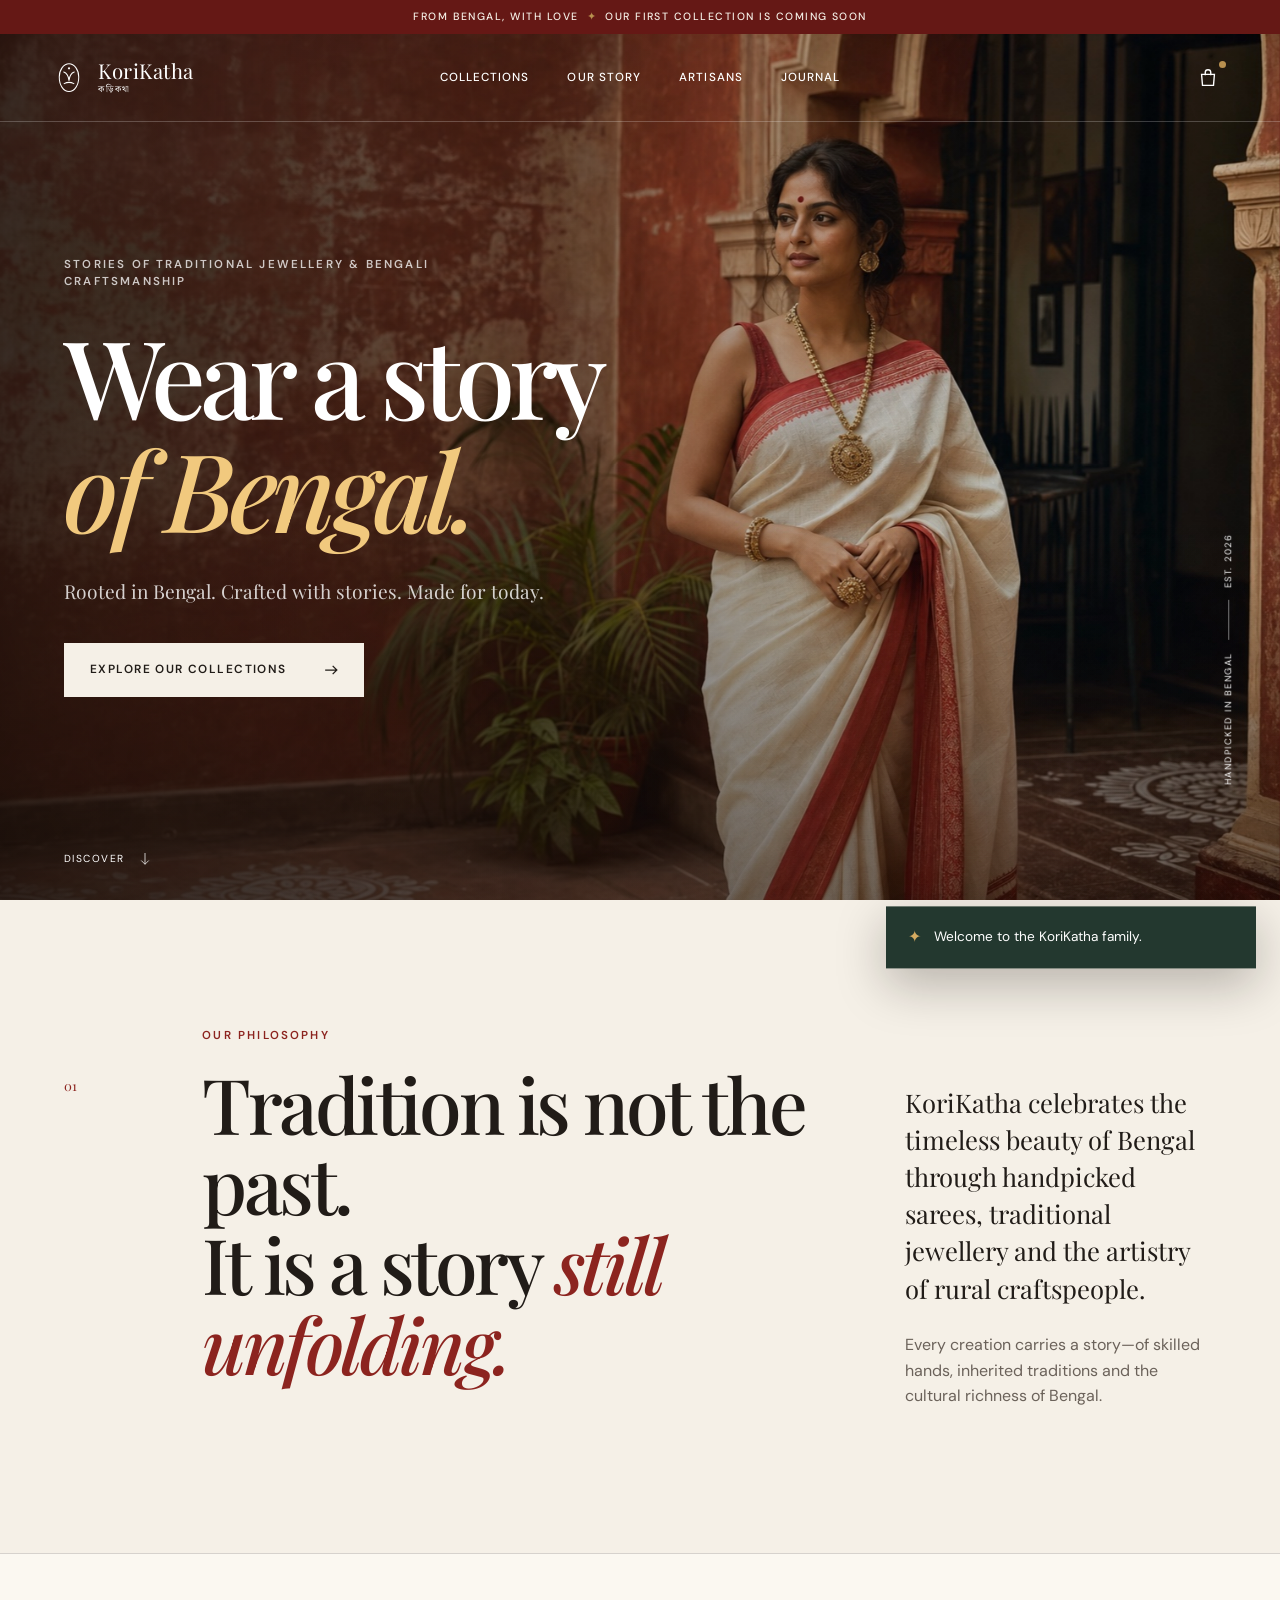
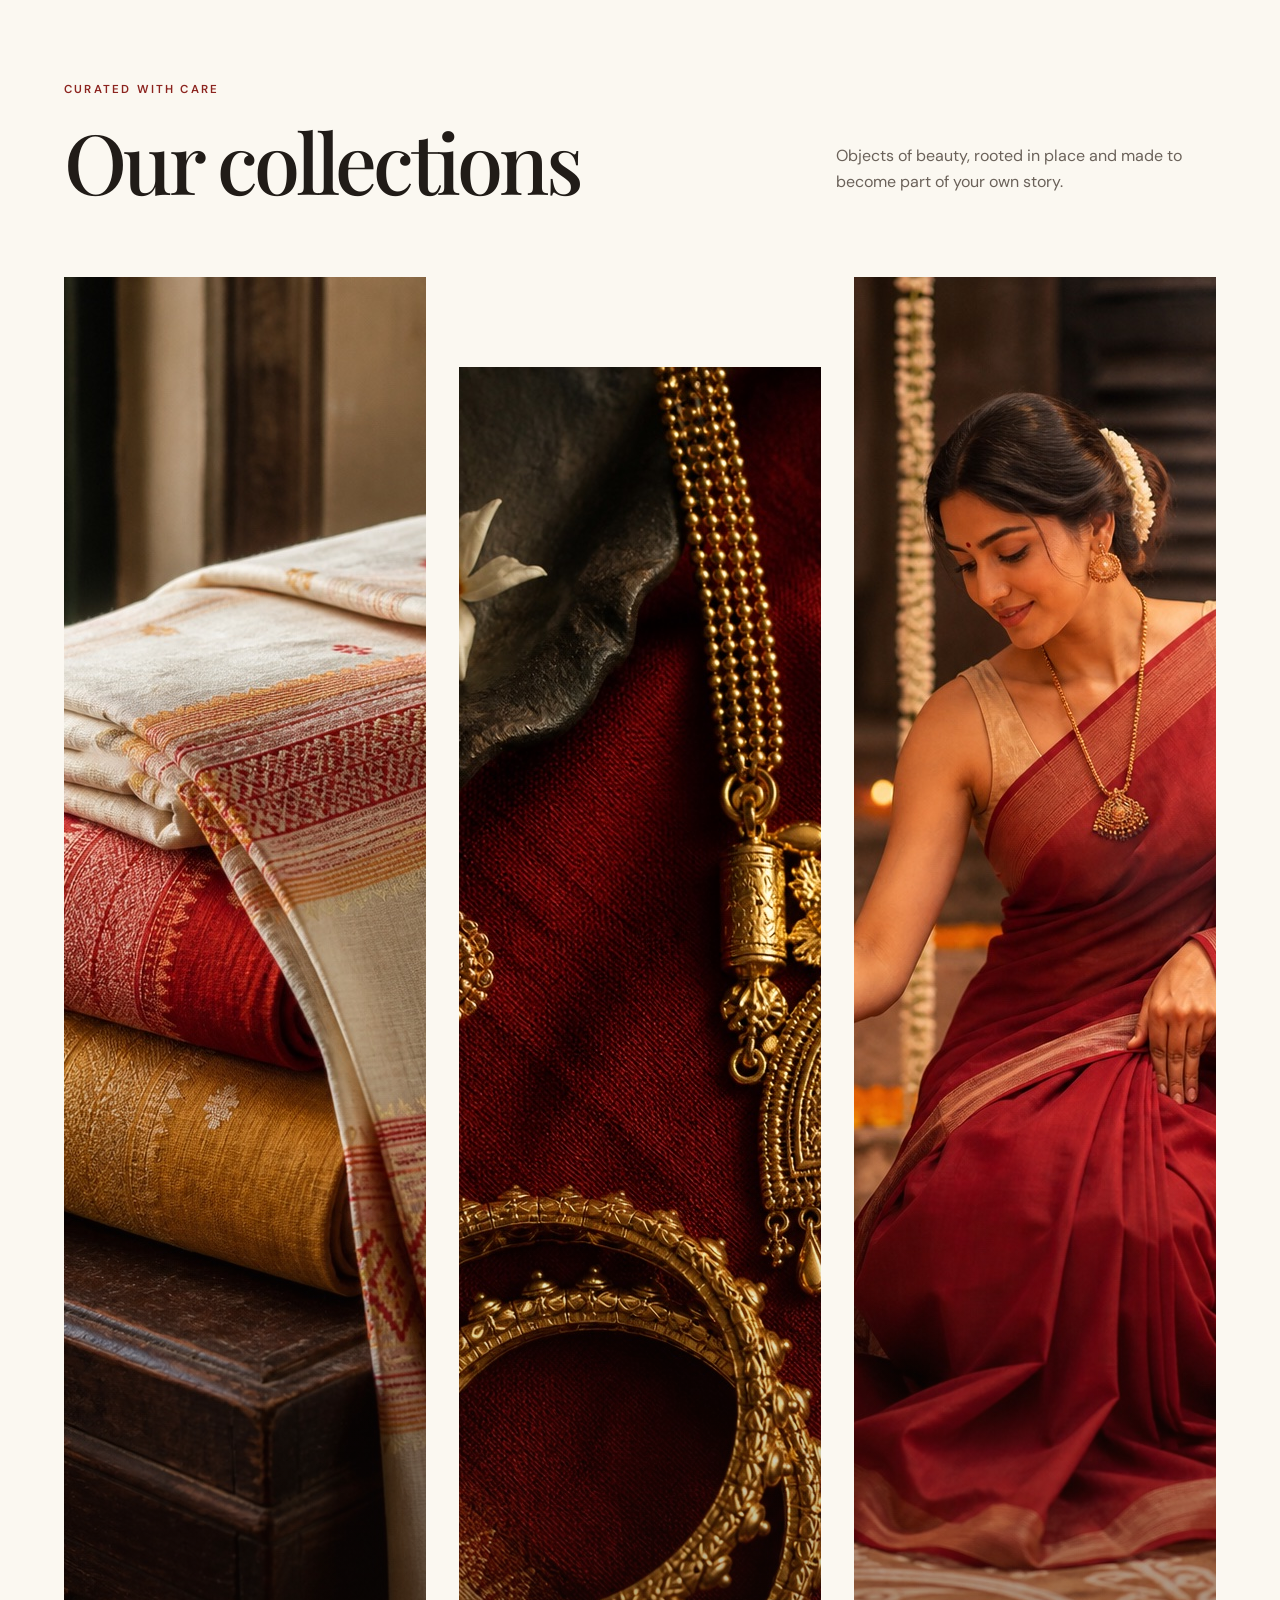
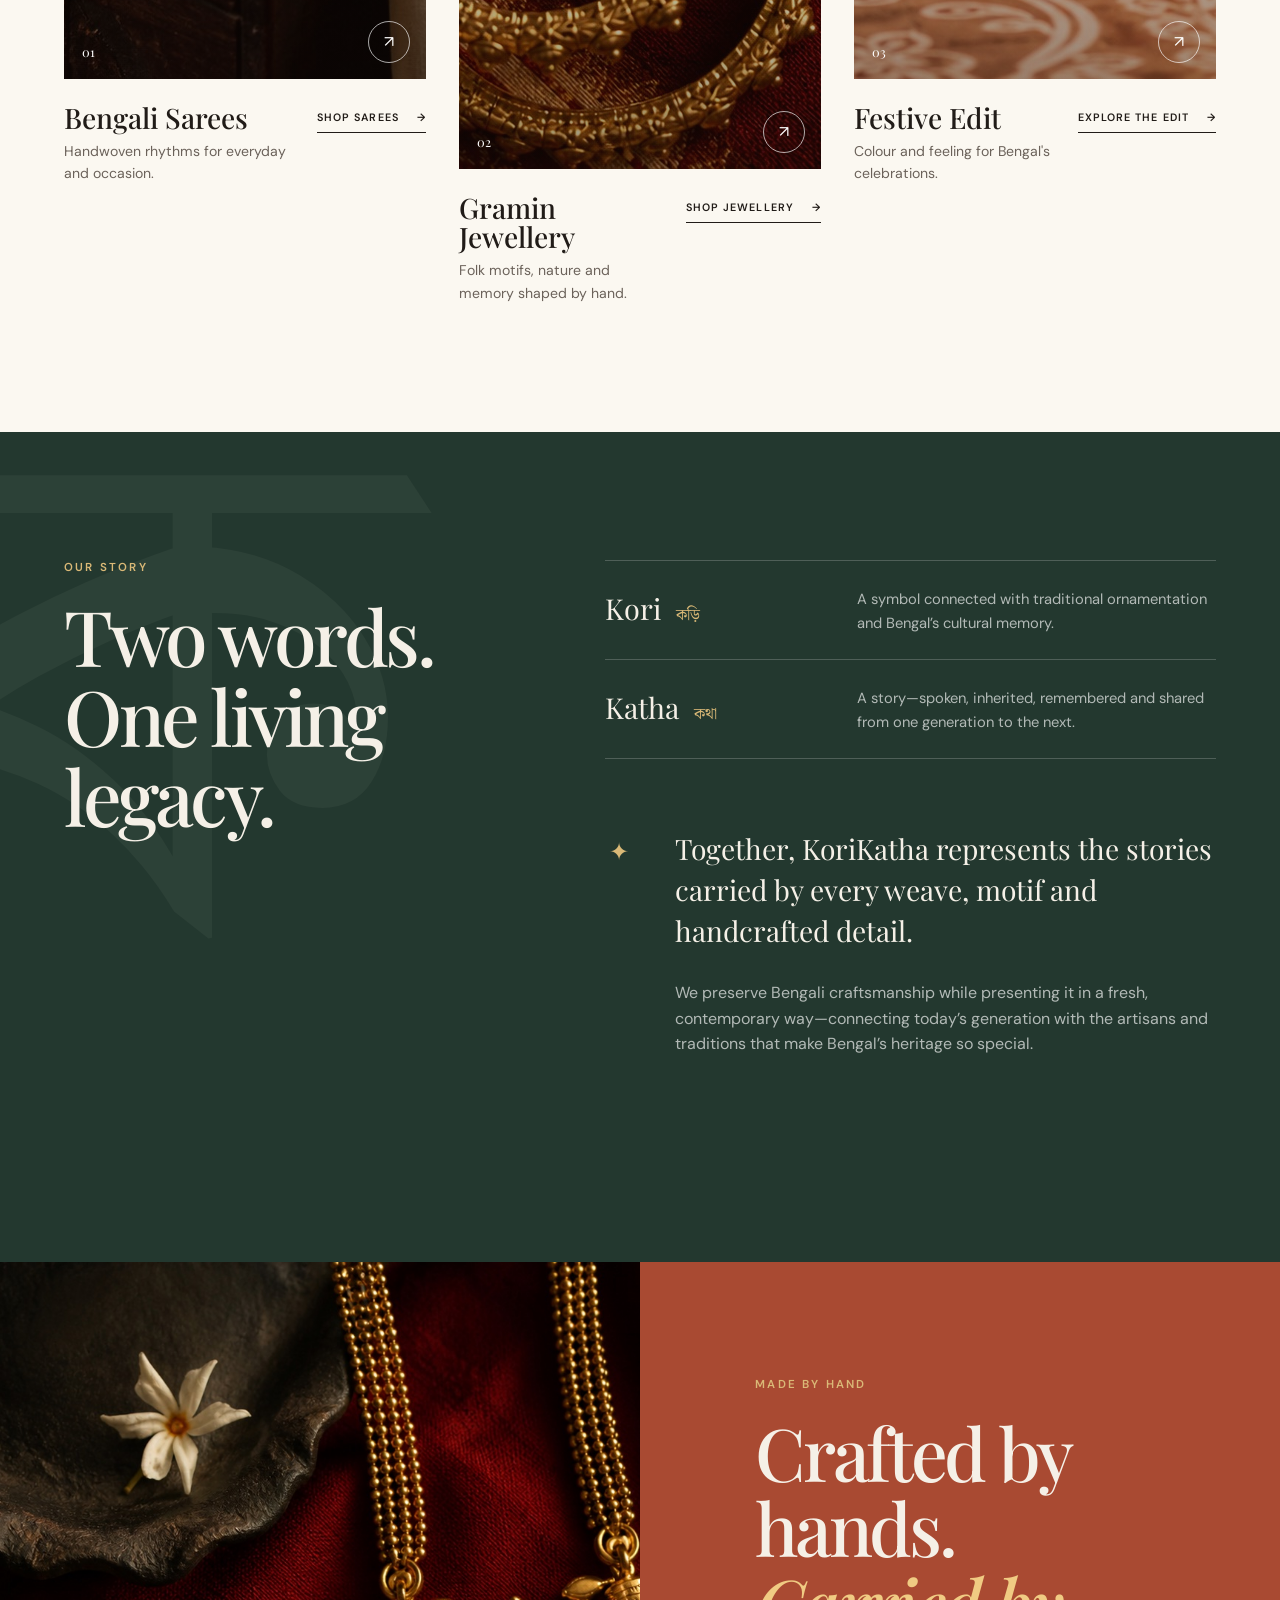
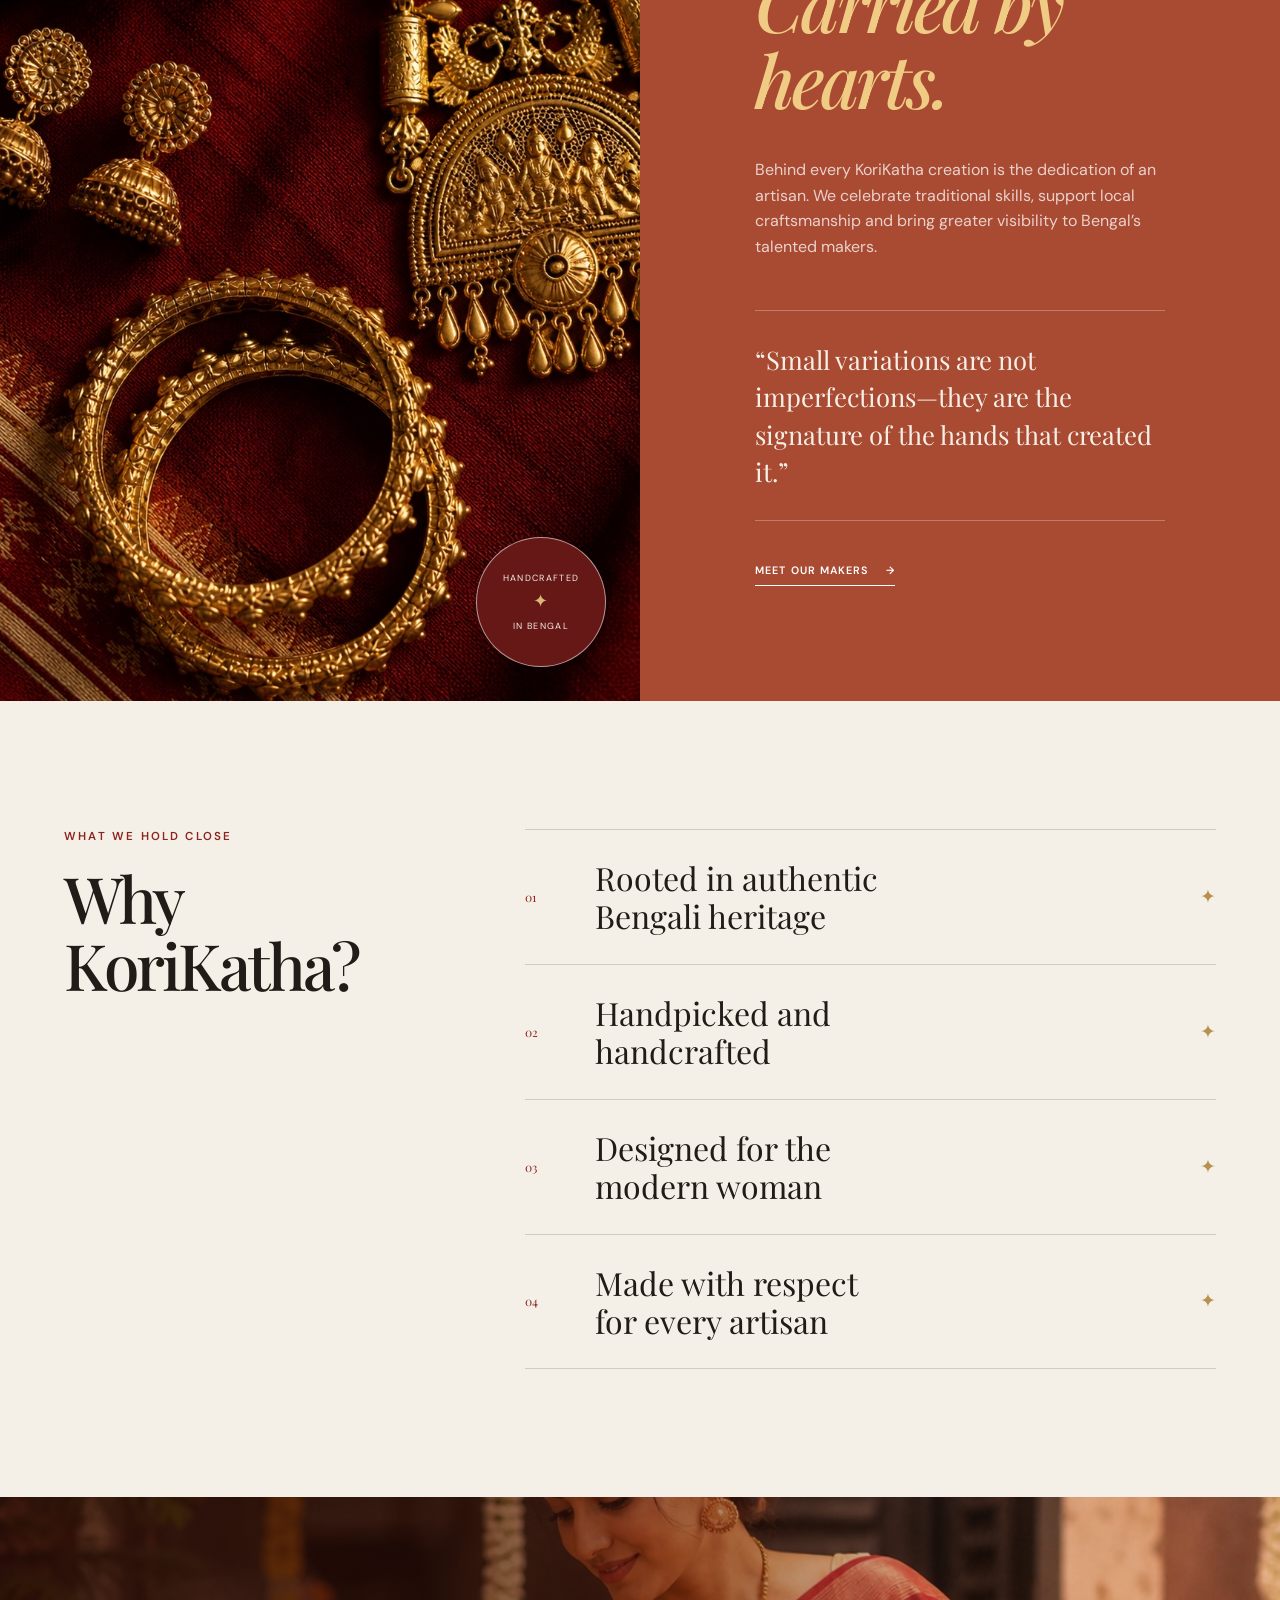
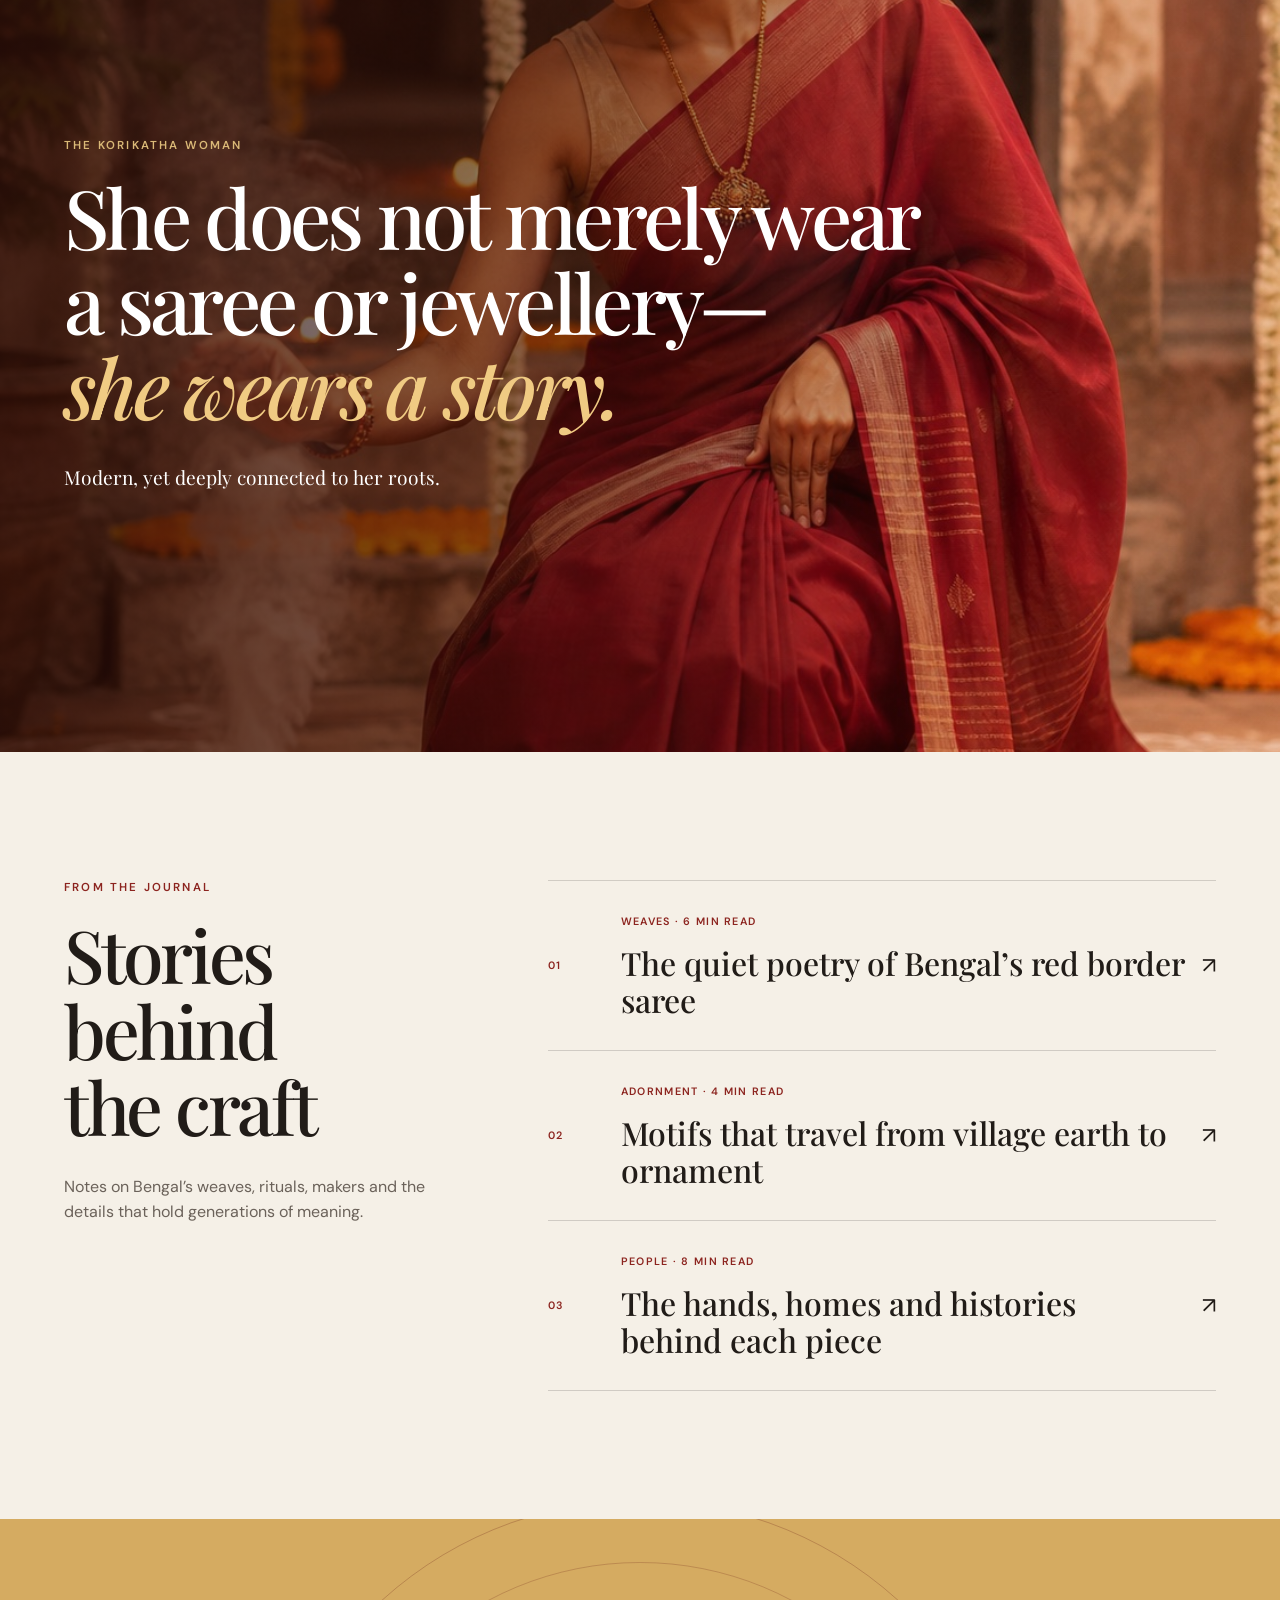
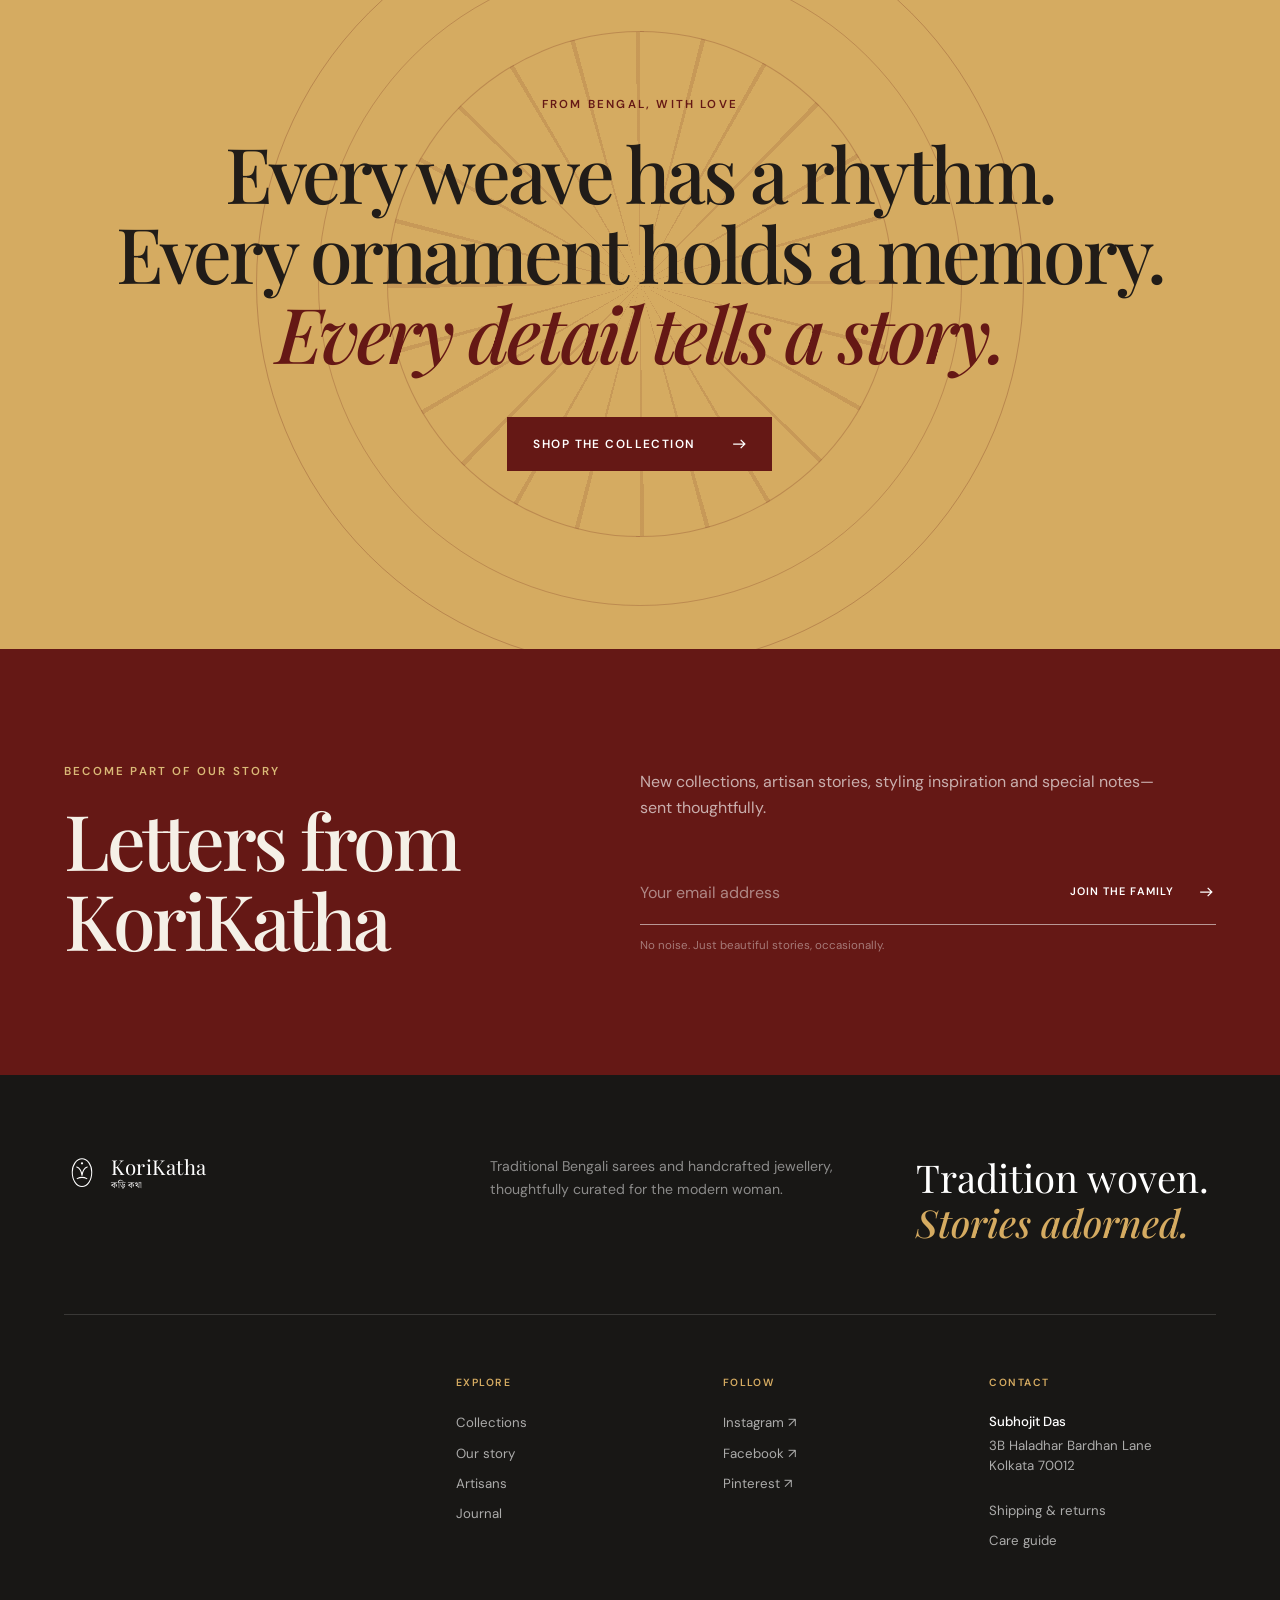
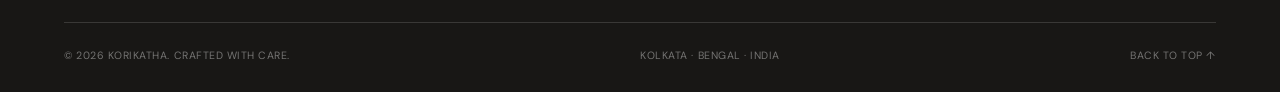
==== index.html @ e35a579c "Add proprietor contact details" ====
<!doctype html>
<html lang="en">
  <head>
    <meta charset="UTF-8" />
    <meta name="viewport" content="width=device-width, initial-scale=1.0" />
    <meta
      name="description"
      content="KoriKatha celebrates Bengal through handpicked sarees, traditional jewellery, and the stories of rural craftspeople."
    />
    <meta name="theme-color" content="#6f1d1b" />
    <meta property="og:title" content="KoriKatha — Stories of Bengal" />
    <meta
      property="og:description"
      content="Traditional Bengali sarees and handcrafted jewellery, thoughtfully curated for the modern woman."
    />
    <meta property="og:image" content="assets/images/hero-kolkata.jpg" />
    <title>KoriKatha — Stories of Bengal</title>
    <link rel="icon" href="assets/favicon.svg" type="image/svg+xml" />
    <link rel="preconnect" href="https://fonts.googleapis.com" />
    <link rel="preconnect" href="https://fonts.gstatic.com" crossorigin />
    <link
      href="https://fonts.googleapis.com/css2?family=DM+Sans:wght@300;400;500;600&family=Noto+Serif+Bengali:wght@400;500;600&family=Playfair+Display:ital,wght@0,500;0,600;1,500&display=swap"
      rel="stylesheet"
    />
    <link rel="stylesheet" href="styles.css" />
    <script src="script.js" defer></script>
  </head>
  <body>
    <a class="skip-link" href="#main">Skip to content</a>

    <div class="announcement" role="status">
      <p><span class="announcement-origin">From Bengal, with love</span><span class="announcement-star" aria-hidden="true">✦</span><span class="announcement-note">Our first collection is coming soon</span></p>
    </div>

    <header class="site-header" data-header>
      <a class="brand" href="#top" aria-label="KoriKatha home">
        <svg class="brand-mark" viewBox="0 0 48 48" aria-hidden="true">
          <path d="M24 5c7 0 13 7.9 13 17.7C37 33.8 31.3 42 24 42S11 33.8 11 22.7C11 12.9 17 5 24 5Z" />
          <path d="M17 16c3.8 1.2 6.2 5 7 11.2M31 16c-3.8 1.2-6.2 5-7 11.2M17.5 31.5c4.3-2.2 8.7-2.2 13 0" />
          <circle cx="24" cy="11" r="1.5" />
        </svg>
        <span class="brand-lockup">
          <span class="brand-name">KoriKatha</span>
          <span class="brand-bengali" lang="bn">কড়িকথা</span>
        </span>
      </a>

      <nav class="desktop-nav" aria-label="Primary navigation">
        <a href="#collections">Collections</a>
        <a href="#story">Our story</a>
        <a href="#artisans">Artisans</a>
        <a href="#journal">Journal</a>
      </nav>

      <div class="header-actions">
        <button class="icon-button" type="button" data-shop="The KoriKatha collection" aria-label="View collection preview">
          <svg viewBox="0 0 24 24" aria-hidden="true">
            <path d="M5 8h14l-1 12H6L5 8Z" />
            <path d="M9 9V6a3 3 0 0 1 6 0v3" />
          </svg>
          <span class="bag-dot" aria-hidden="true"></span>
        </button>
        <button class="menu-button" type="button" aria-expanded="false" aria-controls="mobile-menu" data-menu-button>
          <span></span><span></span>
          <span class="sr-only">Open menu</span>
        </button>
      </div>

      <nav class="mobile-nav" id="mobile-menu" aria-label="Mobile navigation" data-mobile-menu>
        <a href="#collections">Collections</a>
        <a href="#story">Our story</a>
        <a href="#artisans">Artisans</a>
        <a href="#journal">Journal</a>
        <button class="text-button" type="button" data-shop="The KoriKatha collection">Explore the collection <span>↗</span></button>
      </nav>
    </header>

    <main id="main">
      <section class="hero" id="top" aria-labelledby="hero-title">
        <img
          class="hero-image"
          src="assets/images/hero-kolkata.jpg"
          alt="A woman in an ivory saree with a vermilion border in a heritage Kolkata courtyard"
          width="1536"
          height="1024"
          fetchpriority="high"
        />
        <div class="hero-shade"></div>
        <div class="hero-content shell">
          <p class="eyebrow hero-eyebrow">Stories of traditional jewellery &amp; Bengali craftsmanship</p>
          <h1 id="hero-title">Wear a story<br /><em>of Bengal.</em></h1>
          <p class="hero-copy">Rooted in Bengal. Crafted with stories. Made for today.</p>
          <button class="button button-light" type="button" data-shop="The KoriKatha collection">
            Explore our collections
            <svg viewBox="0 0 24 24" aria-hidden="true"><path d="M5 12h13M14 7l5 5-5 5" /></svg>
          </button>
        </div>
        <div class="hero-aside" aria-hidden="true">
          <span>Handpicked in Bengal</span>
          <span class="hero-line"></span>
          <span>Est. 2026</span>
        </div>
        <a class="scroll-cue" href="#introduction" aria-label="Scroll to discover">
          <span>Discover</span>
          <svg viewBox="0 0 24 24" aria-hidden="true"><path d="M12 4v15M7 14l5 5 5-5" /></svg>
        </a>
      </section>

      <section class="introduction section shell" id="introduction">
        <div class="section-number reveal" aria-hidden="true">01</div>
        <div class="intro-heading reveal">
          <p class="eyebrow">Our philosophy</p>
          <h2>Tradition is not the past.<br />It is a story <em>still unfolding.</em></h2>
        </div>
        <div class="intro-copy reveal">
          <p>
            KoriKatha celebrates the timeless beauty of Bengal through handpicked sarees,
            traditional jewellery and the artistry of rural craftspeople.
          </p>
          <p>
            Every creation carries a story—of skilled hands, inherited traditions and the
            cultural richness of Bengal.
          </p>
        </div>
      </section>

      <section class="collections section" id="collections" aria-labelledby="collections-title">
        <div class="section-heading shell reveal">
          <div>
            <p class="eyebrow">Curated with care</p>
            <h2 id="collections-title">Our collections</h2>
          </div>
          <p>Objects of beauty, rooted in place and made to become part of your own story.</p>
        </div>

        <div class="collection-grid shell">
          <article class="collection-card reveal">
            <button class="collection-media" type="button" data-shop="Bengali Sarees" aria-label="Preview Bengali Sarees">
              <img src="assets/images/collection-sarees.jpg" alt="Folded handwoven Bengali sarees in ivory, red and ochre" width="1122" height="1402" loading="lazy" />
              <span class="collection-index">01</span>
              <span class="collection-arrow" aria-hidden="true">↗</span>
            </button>
            <div class="collection-details">
              <div>
                <h3>Bengali Sarees</h3>
                <p>Handwoven rhythms for everyday and occasion.</p>
              </div>
              <button class="text-link" type="button" data-shop="Bengali Sarees">Shop sarees <span>→</span></button>
            </div>
          </article>

          <article class="collection-card collection-card-offset reveal">
            <button class="collection-media" type="button" data-shop="Gramin Jewellery" aria-label="Preview Gramin Jewellery">
              <img src="assets/images/collection-jewellery.jpg" alt="Traditional gold-toned jewellery arranged on red handloom cloth" width="1122" height="1402" loading="lazy" />
              <span class="collection-index">02</span>
              <span class="collection-arrow" aria-hidden="true">↗</span>
            </button>
            <div class="collection-details">
              <div>
                <h3>Gramin Jewellery</h3>
                <p>Folk motifs, nature and memory shaped by hand.</p>
              </div>
              <button class="text-link" type="button" data-shop="Gramin Jewellery">Shop jewellery <span>→</span></button>
            </div>
          </article>

          <article class="collection-card reveal">
            <button class="collection-media" type="button" data-shop="Festive Edit" aria-label="Preview Festive Edit">
              <img src="assets/images/collection-festive.jpg" alt="A woman in a crimson saree preparing for a Bengali celebration" width="1122" height="1402" loading="lazy" />
              <span class="collection-index">03</span>
              <span class="collection-arrow" aria-hidden="true">↗</span>
            </button>
            <div class="collection-details">
              <div>
                <h3>Festive Edit</h3>
                <p>Colour and feeling for Bengal's celebrations.</p>
              </div>
              <button class="text-link" type="button" data-shop="Festive Edit">Explore the edit <span>→</span></button>
            </div>
          </article>
        </div>
      </section>

      <section class="story section" id="story" aria-labelledby="story-title">
        <div class="story-ornament" aria-hidden="true">
          <span lang="bn">ক</span>
        </div>
        <div class="story-inner shell">
          <div class="story-title reveal">
            <p class="eyebrow">Our story</p>
            <h2 id="story-title">Two words.<br />One living legacy.</h2>
          </div>
          <div class="story-definition reveal">
            <div class="definition-row">
              <p class="definition-word">Kori <span lang="bn">কড়ি</span></p>
              <p>A symbol connected with traditional ornamentation and Bengal’s cultural memory.</p>
            </div>
            <div class="definition-row">
              <p class="definition-word">Katha <span lang="bn">কথা</span></p>
              <p>A story—spoken, inherited, remembered and shared from one generation to the next.</p>
            </div>
          </div>
          <div class="story-manifesto reveal">
            <span class="manifesto-mark" aria-hidden="true">✦</span>
            <p>
              Together, KoriKatha represents the stories carried by every weave, motif and
              handcrafted detail.
            </p>
            <p>
              We preserve Bengali craftsmanship while presenting it in a fresh, contemporary
              way—connecting today’s generation with the artisans and traditions that make
              Bengal’s heritage so special.
            </p>
          </div>
        </div>
      </section>

      <section class="artisans" id="artisans" aria-labelledby="artisans-title">
        <div class="artisan-image-wrap reveal">
          <img src="assets/images/collection-jewellery.jpg" alt="Close detail of handcrafted Bengali jewellery" width="1122" height="1402" loading="lazy" />
          <div class="artisan-seal" aria-hidden="true">
            <span>HANDCRAFTED</span><span>✦</span><span>IN BENGAL</span>
          </div>
        </div>
        <div class="artisan-content reveal">
          <p class="eyebrow">Made by hand</p>
          <h2 id="artisans-title">Crafted by hands.<br /><em>Carried by hearts.</em></h2>
          <p>
            Behind every KoriKatha creation is the dedication of an artisan. We celebrate
            traditional skills, support local craftsmanship and bring greater visibility to
            Bengal’s talented makers.
          </p>
          <blockquote>
            “Small variations are not imperfections—they are the signature of the hands that
            created it.”
          </blockquote>
          <a class="text-link text-link-light" href="#journal">Meet our makers <span>→</span></a>
        </div>
      </section>

      <section class="why section shell" aria-labelledby="why-title">
        <div class="why-heading reveal">
          <p class="eyebrow">What we hold close</p>
          <h2 id="why-title">Why KoriKatha?</h2>
        </div>
        <ol class="values-list">
          <li class="reveal"><span>01</span><p>Rooted in authentic<br />Bengali heritage</p><i aria-hidden="true">✦</i></li>
          <li class="reveal"><span>02</span><p>Handpicked and<br />handcrafted</p><i aria-hidden="true">✦</i></li>
          <li class="reveal"><span>03</span><p>Designed for the<br />modern woman</p><i aria-hidden="true">✦</i></li>
          <li class="reveal"><span>04</span><p>Made with respect<br />for every artisan</p><i aria-hidden="true">✦</i></li>
        </ol>
      </section>

      <section class="woman" aria-labelledby="woman-title">
        <img src="assets/images/collection-festive.jpg" alt="A modern Bengali woman wearing a traditional crimson saree" width="1122" height="1402" loading="lazy" />
        <div class="woman-overlay"></div>
        <div class="woman-content reveal">
          <p class="eyebrow">The KoriKatha woman</p>
          <h2 id="woman-title">She does not merely wear<br />a saree or jewellery—<br /><em>she wears a story.</em></h2>
          <p>Modern, yet deeply connected to her roots.</p>
        </div>
      </section>

      <section class="journal section shell" id="journal" aria-labelledby="journal-title">
        <div class="journal-heading reveal">
          <p class="eyebrow">From the journal</p>
          <h2 id="journal-title">Stories behind<br />the craft</h2>
          <p>Notes on Bengal’s weaves, rituals, makers and the details that hold generations of meaning.</p>
        </div>
        <div class="journal-list">
          <article class="journal-item reveal">
            <span class="journal-number">01</span>
            <div>
              <p class="journal-meta">Weaves · 6 min read</p>
              <h3>The quiet poetry of Bengal’s red border saree</h3>
            </div>
            <button type="button" data-shop="Journal stories" aria-label="Preview journal"><span>Read story</span> ↗</button>
          </article>
          <article class="journal-item reveal">
            <span class="journal-number">02</span>
            <div>
              <p class="journal-meta">Adornment · 4 min read</p>
              <h3>Motifs that travel from village earth to ornament</h3>
            </div>
            <button type="button" data-shop="Journal stories" aria-label="Preview journal"><span>Read story</span> ↗</button>
          </article>
          <article class="journal-item reveal">
            <span class="journal-number">03</span>
            <div>
              <p class="journal-meta">People · 8 min read</p>
              <h3>The hands, homes and histories behind each piece</h3>
            </div>
            <button type="button" data-shop="Journal stories" aria-label="Preview journal"><span>Read story</span> ↗</button>
          </article>
        </div>
      </section>

      <section class="closing" aria-labelledby="closing-title">
        <div class="closing-pattern" aria-hidden="true"></div>
        <div class="closing-content reveal">
          <p class="eyebrow">From Bengal, with love</p>
          <h2 id="closing-title">Every weave has a rhythm.<br />Every ornament holds a memory.<br /><em>Every detail tells a story.</em></h2>
          <button class="button button-dark" type="button" data-shop="The KoriKatha collection">
            Shop the collection
            <svg viewBox="0 0 24 24" aria-hidden="true"><path d="M5 12h13M14 7l5 5-5 5" /></svg>
          </button>
        </div>
      </section>

      <section class="newsletter" aria-labelledby="newsletter-title">
        <div class="newsletter-copy">
          <p class="eyebrow">Become part of our story</p>
          <h2 id="newsletter-title">Letters from<br />KoriKatha</h2>
        </div>
        <div class="newsletter-form-wrap">
          <p>New collections, artisan stories, styling inspiration and special notes—sent thoughtfully.</p>
          <form class="newsletter-form" data-newsletter-form>
            <label class="sr-only" for="email">Email address</label>
            <input id="email" name="email" type="email" placeholder="Your email address" autocomplete="email" required />
            <button type="submit" aria-label="Join the KoriKatha family">
              <span>Join the family</span>
              <svg viewBox="0 0 24 24" aria-hidden="true"><path d="M5 12h13M14 7l5 5-5 5" /></svg>
            </button>
          </form>
          <p class="form-note">No noise. Just beautiful stories, occasionally.</p>
        </div>
      </section>
    </main>

    <footer class="site-footer">
      <div class="footer-top">
        <a class="brand brand-footer" href="#top" aria-label="KoriKatha home">
          <svg class="brand-mark" viewBox="0 0 48 48" aria-hidden="true">
            <path d="M24 5c7 0 13 7.9 13 17.7C37 33.8 31.3 42 24 42S11 33.8 11 22.7C11 12.9 17 5 24 5Z" />
            <path d="M17 16c3.8 1.2 6.2 5 7 11.2M31 16c-3.8 1.2-6.2 5-7 11.2M17.5 31.5c4.3-2.2 8.7-2.2 13 0" />
            <circle cx="24" cy="11" r="1.5" />
          </svg>
          <span class="brand-lockup"><span class="brand-name">KoriKatha</span><span class="brand-bengali" lang="bn">কড়িকথা</span></span>
        </a>
        <p>Traditional Bengali sarees and handcrafted jewellery, thoughtfully curated for the modern woman.</p>
        <p class="footer-tagline">Tradition woven.<br /><em>Stories adorned.</em></p>
      </div>
      <div class="footer-links">
        <div><p>Explore</p><a href="#collections">Collections</a><a href="#story">Our story</a><a href="#artisans">Artisans</a><a href="#journal">Journal</a></div>
        <div><p>Follow</p><a href="https://www.instagram.com/" target="_blank" rel="noreferrer">Instagram ↗</a><a href="https://www.facebook.com/" target="_blank" rel="noreferrer">Facebook ↗</a><a href="https://www.pinterest.com/" target="_blank" rel="noreferrer">Pinterest ↗</a></div>
        <div class="footer-contact">
          <p>Contact</p>
          <address>
            <strong>Subhojit Das</strong>
            <span>3B Haladhar Bardhan Lane<br />Kolkata 70012</span>
          </address>
          <a href="#newsletter-title">Shipping &amp; returns</a>
          <a href="#newsletter-title">Care guide</a>
        </div>
      </div>
      <div class="footer-bottom">
        <p>© <span data-year></span> KoriKatha. Crafted with care.</p>
        <p>Kolkata · Bengal · India</p>
        <a href="#top">Back to top ↑</a>
      </div>
    </footer>

    <dialog class="preview-dialog" data-preview-dialog aria-labelledby="dialog-title">
      <button class="dialog-close" type="button" data-dialog-close aria-label="Close preview">×</button>
      <div class="dialog-mark" aria-hidden="true">✦</div>
      <p class="eyebrow">A new chapter begins soon</p>
      <h2 id="dialog-title" data-dialog-title>The KoriKatha collection</h2>
      <p>We’re putting the finishing touches on our first edit. Join the family and be the first to know when it arrives.</p>
      <form class="dialog-form" data-dialog-form>
        <label class="sr-only" for="preview-email">Email address</label>
        <input id="preview-email" name="email" type="email" placeholder="Your email address" autocomplete="email" required />
        <button class="button button-dark" type="submit">Keep me posted <span>→</span></button>
      </form>
    </dialog>

    <div class="toast" role="status" aria-live="polite" data-toast>
      <span aria-hidden="true">✦</span>
      <p>Welcome to the KoriKatha family.</p>
    </div>
  </body>
</html>
---- styles.css ----
:root {
  --ivory: #f5f0e7;
  --ivory-deep: #e8dece;
  --paper: #fbf8f1;
  --vermilion: #8c241f;
  --vermilion-dark: #651815;
  --terracotta: #a94a32;
  --gold: #b8904f;
  --ink: #211c18;
  --muted: #6b625a;
  --green: #23382f;
  --line: rgba(33, 28, 24, 0.17);
  --serif: "Playfair Display", Georgia, serif;
  --bengali: "Noto Serif Bengali", serif;
  --sans: "DM Sans", Arial, sans-serif;
  --shell: min(90vw, 1320px);
}

* {
  box-sizing: border-box;
}

html {
  scroll-behavior: smooth;
}

body {
  margin: 0;
  color: var(--ink);
  background: var(--ivory);
  font-family: var(--sans);
  font-size: 16px;
  line-height: 1.6;
  overflow-x: hidden;
}

body.menu-open,
body.dialog-open {
  overflow: hidden;
}

img {
  display: block;
  width: 100%;
}

button,
input {
  font: inherit;
}

button,
a {
  -webkit-tap-highlight-color: transparent;
}

a {
  color: inherit;
  text-decoration: none;
}

button {
  color: inherit;
}

button:focus-visible,
a:focus-visible,
input:focus-visible {
  outline: 2px solid var(--gold);
  outline-offset: 4px;
}

.skip-link {
  position: fixed;
  top: 10px;
  left: 10px;
  z-index: 100;
  padding: 10px 16px;
  color: white;
  background: var(--vermilion-dark);
  transform: translateY(-150%);
}

.skip-link:focus {
  transform: translateY(0);
}

.sr-only {
  position: absolute;
  width: 1px;
  height: 1px;
  padding: 0;
  margin: -1px;
  overflow: hidden;
  clip: rect(0, 0, 0, 0);
  white-space: nowrap;
  border: 0;
}

.shell {
  width: var(--shell);
  margin-inline: auto;
}

.section {
  padding-block: clamp(88px, 10vw, 150px);
}

.eyebrow {
  margin: 0 0 20px;
  color: var(--vermilion);
  font-size: 0.72rem;
  font-weight: 600;
  letter-spacing: 0.19em;
  line-height: 1.4;
  text-transform: uppercase;
}

h1,
h2,
h3,
p {
  margin-top: 0;
}

h1,
h2,
h3 {
  font-family: var(--serif);
  font-weight: 500;
  line-height: 1.04;
}

h2 {
  margin-bottom: 0;
  font-size: clamp(3rem, 6vw, 6.4rem);
  letter-spacing: -0.045em;
}

em {
  font-weight: 500;
}

.announcement {
  position: relative;
  z-index: 40;
  display: grid;
  min-height: 34px;
  place-items: center;
  color: var(--ivory);
  background: var(--vermilion-dark);
}

.announcement p {
  margin: 0;
  font-size: 0.66rem;
  font-weight: 500;
  letter-spacing: 0.14em;
  text-align: center;
  text-transform: uppercase;
}

.announcement-star {
  padding-inline: 8px;
  color: var(--gold);
}

.site-header {
  position: absolute;
  top: 34px;
  left: 0;
  z-index: 30;
  display: grid;
  width: 100%;
  height: 88px;
  padding-inline: 4vw;
  color: white;
  grid-template-columns: 1fr auto 1fr;
  align-items: center;
  border-bottom: 1px solid rgba(255, 255, 255, 0.22);
  transition: background 300ms ease, color 300ms ease, height 300ms ease, transform 300ms ease;
}

.site-header.is-fixed {
  position: fixed;
  top: 0;
  height: 72px;
  color: var(--ink);
  background: rgba(245, 240, 231, 0.96);
  border-bottom-color: var(--line);
  box-shadow: 0 4px 28px rgba(40, 25, 17, 0.08);
  backdrop-filter: blur(12px);
}

.brand {
  display: inline-flex;
  width: fit-content;
  align-items: center;
  gap: 11px;
}

.brand-mark {
  width: 36px;
  height: 36px;
  fill: none;
  stroke: currentColor;
  stroke-linecap: round;
  stroke-linejoin: round;
  stroke-width: 1.35;
}

.brand-mark circle {
  fill: currentColor;
  stroke: none;
}

.brand-lockup {
  display: flex;
  line-height: 1;
  flex-direction: column;
  gap: 3px;
}

.brand-name {
  font-family: var(--serif);
  font-size: 1.28rem;
  letter-spacing: 0.025em;
}

.brand-bengali {
  font-family: var(--bengali);
  font-size: 0.56rem;
  letter-spacing: 0.16em;
}

.desktop-nav {
  display: flex;
  gap: clamp(20px, 3vw, 48px);
}

.desktop-nav a {
  position: relative;
  font-size: 0.73rem;
  font-weight: 500;
  letter-spacing: 0.09em;
  text-transform: uppercase;
}

.desktop-nav a::after {
  position: absolute;
  bottom: -6px;
  left: 0;
  width: 100%;
  height: 1px;
  background: currentColor;
  content: "";
  transform: scaleX(0);
  transform-origin: right;
  transition: transform 220ms ease;
}

.desktop-nav a:hover::after {
  transform: scaleX(1);
  transform-origin: left;
}

.header-actions {
  display: flex;
  justify-self: end;
  align-items: center;
  gap: 16px;
}

.icon-button,
.menu-button,
.collection-media,
.text-button,
.text-link,
.journal-item button,
.dialog-close {
  padding: 0;
  border: 0;
  background: transparent;
  cursor: pointer;
}

.icon-button {
  position: relative;
  display: grid;
  width: 42px;
  height: 42px;
  color: currentColor;
  place-items: center;
}

.icon-button svg {
  width: 22px;
  fill: none;
  stroke: currentColor;
  stroke-width: 1.5;
}

.bag-dot {
  position: absolute;
  top: 4px;
  right: 3px;
  width: 7px;
  height: 7px;
  background: var(--gold);
  border-radius: 50%;
}

.menu-button {
  display: none;
  width: 38px;
  height: 38px;
}

.menu-button span:not(.sr-only) {
  display: block;
  width: 23px;
  height: 1px;
  margin: 6px auto;
  background: currentColor;
  transition: transform 200ms ease;
}

.mobile-nav {
  display: none;
}

.hero {
  position: relative;
  min-height: min(900px, calc(100svh - 34px));
  color: white;
  background: var(--vermilion-dark);
  overflow: hidden;
}

.hero-image,
.hero-shade {
  position: absolute;
  inset: 0;
  height: 100%;
}

.hero-image {
  object-fit: cover;
  object-position: center center;
  animation: hero-reveal 1.6s cubic-bezier(0.2, 0.8, 0.2, 1) both;
}

.hero-shade {
  background: linear-gradient(90deg, rgba(25, 13, 8, 0.77) 0%, rgba(30, 13, 8, 0.43) 43%, rgba(25, 10, 6, 0.04) 76%), linear-gradient(0deg, rgba(22, 9, 6, 0.4), transparent 44%);
}

.hero-content {
  position: relative;
  z-index: 2;
  display: flex;
  min-height: min(900px, calc(100svh - 34px));
  padding-top: 120px;
  padding-bottom: 100px;
  justify-content: center;
  align-items: flex-start;
  flex-direction: column;
}

.hero-eyebrow {
  max-width: 440px;
  margin-bottom: 28px;
  color: rgba(255, 255, 255, 0.75);
  animation: fade-up 800ms 300ms both;
}

.hero h1 {
  max-width: 800px;
  margin: 0 0 32px;
  font-size: clamp(4.2rem, 8.5vw, 8.8rem);
  letter-spacing: -0.055em;
  text-wrap: balance;
  animation: fade-up 900ms 400ms both;
}

.hero h1 em {
  color: #f1c97e;
}

.hero-copy {
  margin-bottom: 36px;
  color: rgba(255, 255, 255, 0.8);
  font-family: var(--serif);
  font-size: clamp(1.05rem, 1.5vw, 1.35rem);
  animation: fade-up 900ms 500ms both;
}

.button {
  display: inline-flex;
  min-height: 54px;
  padding: 0 22px 0 25px;
  border: 1px solid currentColor;
  align-items: center;
  gap: 34px;
  cursor: pointer;
  font-size: 0.74rem;
  font-weight: 600;
  letter-spacing: 0.12em;
  text-transform: uppercase;
  transition: color 240ms ease, background 240ms ease, border-color 240ms ease;
}

.button svg,
.newsletter-form button svg {
  width: 20px;
  fill: none;
  stroke: currentColor;
  stroke-width: 1.5;
}

.button-light {
  color: var(--ink);
  background: var(--ivory);
  border-color: var(--ivory);
  animation: fade-up 900ms 600ms both;
}

.button-light:hover {
  color: white;
  background: transparent;
}

.button-dark {
  color: white;
  background: var(--vermilion-dark);
  border-color: var(--vermilion-dark);
}

.button-dark:hover {
  color: var(--vermilion-dark);
  background: transparent;
}

.hero-aside {
  position: absolute;
  right: 3.4vw;
  bottom: 115px;
  z-index: 2;
  display: flex;
  align-items: center;
  gap: 12px;
  font-size: 0.58rem;
  letter-spacing: 0.16em;
  text-transform: uppercase;
  transform: rotate(-90deg) translateX(100%);
  transform-origin: right bottom;
}

.hero-line {
  width: 40px;
  height: 1px;
  background: rgba(255, 255, 255, 0.45);
}

.scroll-cue {
  position: absolute;
  bottom: 32px;
  left: 5vw;
  z-index: 2;
  display: flex;
  align-items: center;
  gap: 12px;
  font-size: 0.64rem;
  letter-spacing: 0.14em;
  text-transform: uppercase;
}

.scroll-cue svg {
  width: 18px;
  fill: none;
  stroke: currentColor;
  animation: nudge 1.6s infinite;
}

.introduction {
  display: grid;
  grid-template-columns: 8% 57% 1fr;
  gap: 4%;
  align-items: start;
}

.section-number {
  padding-top: 47px;
  color: var(--vermilion);
  font-family: var(--serif);
  font-size: 0.82rem;
}

.intro-heading h2 {
  font-size: clamp(3.2rem, 6vw, 6.6rem);
}

.intro-heading h2 em {
  color: var(--vermilion);
}

.intro-copy {
  padding-top: 56px;
  color: var(--muted);
}

.intro-copy p:first-child {
  color: var(--ink);
  font-family: var(--serif);
  font-size: clamp(1.3rem, 2vw, 1.75rem);
  line-height: 1.45;
}

.collections {
  color: var(--ink);
  background: var(--paper);
  border-top: 1px solid var(--line);
}

.section-heading {
  display: grid;
  margin-bottom: 72px;
  grid-template-columns: 1fr 33%;
  align-items: end;
}

.section-heading h2 {
  font-size: clamp(3.5rem, 6.5vw, 7rem);
}

.section-heading > p {
  max-width: 390px;
  margin: 0 0 10px;
  color: var(--muted);
}

.collection-grid {
  display: grid;
  grid-template-columns: repeat(3, 1fr);
  gap: clamp(20px, 2.6vw, 42px);
}

.collection-card-offset {
  margin-top: 90px;
}

.collection-media {
  position: relative;
  display: block;
  width: 100%;
  color: white;
  overflow: hidden;
}

.collection-media::after {
  position: absolute;
  inset: 0;
  background: linear-gradient(180deg, transparent 55%, rgba(23, 11, 7, 0.42));
  content: "";
}

.collection-media img {
  aspect-ratio: 4 / 5;
  object-fit: cover;
  transition: transform 800ms cubic-bezier(0.2, 0.7, 0.2, 1);
}

.collection-media:hover img,
.collection-media:focus-visible img {
  transform: scale(1.035);
}

.collection-index,
.collection-arrow {
  position: absolute;
  z-index: 2;
}

.collection-index {
  bottom: 16px;
  left: 18px;
  font-family: var(--serif);
  font-size: 0.8rem;
}

.collection-arrow {
  right: 16px;
  bottom: 16px;
  display: grid;
  width: 42px;
  height: 42px;
  border: 1px solid rgba(255, 255, 255, 0.65);
  border-radius: 50%;
  place-items: center;
  transition: color 220ms ease, background 220ms ease;
}

.collection-media:hover .collection-arrow {
  color: var(--ink);
  background: white;
}

.collection-details {
  display: flex;
  padding-top: 24px;
  justify-content: space-between;
  gap: 18px;
  align-items: flex-start;
}

.collection-details h3 {
  margin-bottom: 8px;
  font-size: clamp(1.6rem, 2.2vw, 2.25rem);
}

.collection-details p {
  max-width: 260px;
  margin: 0;
  color: var(--muted);
  font-size: 0.88rem;
}

.text-link {
  display: inline-flex;
  padding-block: 6px;
  flex-shrink: 0;
  align-items: center;
  gap: 18px;
  border-bottom: 1px solid currentColor;
  font-size: 0.67rem;
  font-weight: 600;
  letter-spacing: 0.1em;
  text-transform: uppercase;
}

.text-link span {
  transition: transform 200ms ease;
}

.text-link:hover span {
  transform: translateX(4px);
}

.story {
  position: relative;
  min-height: 830px;
  color: var(--ivory);
  background: var(--green);
  overflow: hidden;
}

.story-ornament {
  position: absolute;
  top: -10%;
  left: -8%;
  color: rgba(245, 240, 231, 0.045);
  font-family: var(--bengali);
  font-size: min(57vw, 760px);
  line-height: 1;
}

.story-inner {
  position: relative;
  z-index: 1;
  display: grid;
  grid-template-columns: 38% 1fr;
  grid-template-areas: "title definitions" "title manifesto";
  column-gap: 9%;
  row-gap: 70px;
}

.story-title {
  grid-area: title;
}

.story-title .eyebrow,
.artisan-content .eyebrow,
.woman-content .eyebrow {
  color: #dab977;
}

.story-title h2 {
  font-size: clamp(3.8rem, 6vw, 6.8rem);
}

.story-definition {
  grid-area: definitions;
}

.definition-row {
  display: grid;
  padding: 24px 0;
  grid-template-columns: 38% 1fr;
  gap: 20px;
  border-top: 1px solid rgba(255, 255, 255, 0.2);
}

.definition-row:last-child {
  border-bottom: 1px solid rgba(255, 255, 255, 0.2);
}

.definition-word {
  margin: 0;
  font-family: var(--serif);
  font-size: 1.8rem;
}

.definition-word span {
  margin-left: 8px;
  color: #dab977;
  font-family: var(--bengali);
  font-size: 1rem;
}

.definition-row > p:last-child {
  margin: 3px 0 0;
  color: rgba(255, 255, 255, 0.65);
  font-size: 0.92rem;
}

.story-manifesto {
  position: relative;
  grid-area: manifesto;
  padding-left: 70px;
}

.manifesto-mark {
  position: absolute;
  top: 4px;
  left: 4px;
  color: #dab977;
  font-size: 1.5rem;
}

.story-manifesto p:first-of-type {
  font-family: var(--serif);
  font-size: clamp(1.35rem, 2.2vw, 2rem);
  line-height: 1.45;
}

.story-manifesto p:last-child {
  color: rgba(255, 255, 255, 0.65);
}

.artisans {
  display: grid;
  min-height: 900px;
  grid-template-columns: 1fr 1fr;
  background: var(--terracotta);
}

.artisan-image-wrap {
  position: relative;
  min-height: 700px;
  overflow: hidden;
}

.artisan-image-wrap img {
  height: 100%;
  object-fit: cover;
}

.artisan-seal {
  position: absolute;
  right: 34px;
  bottom: 34px;
  display: flex;
  width: 130px;
  height: 130px;
  color: var(--ivory);
  background: var(--vermilion-dark);
  border: 1px solid rgba(255, 255, 255, 0.55);
  border-radius: 50%;
  justify-content: center;
  align-items: center;
  flex-direction: column;
  gap: 2px;
  font-size: 0.56rem;
  letter-spacing: 0.15em;
}

.artisan-seal span:nth-child(2) {
  color: #dab977;
  font-size: 1.15rem;
}

.artisan-content {
  display: flex;
  padding: clamp(70px, 9vw, 150px);
  color: var(--ivory);
  justify-content: center;
  align-items: flex-start;
  flex-direction: column;
}

.artisan-content h2 {
  margin-bottom: 40px;
  font-size: clamp(3.7rem, 5.7vw, 6.2rem);
}

.artisan-content h2 em {
  color: #f0cb83;
}

.artisan-content > p:not(.eyebrow) {
  max-width: 590px;
  color: rgba(255, 255, 255, 0.75);
}

.artisan-content blockquote {
  max-width: 630px;
  margin: 35px 0;
  padding: 30px 0;
  font-family: var(--serif);
  font-size: clamp(1.25rem, 2vw, 1.8rem);
  line-height: 1.45;
  border-top: 1px solid rgba(255, 255, 255, 0.28);
  border-bottom: 1px solid rgba(255, 255, 255, 0.28);
}

.text-link-light {
  color: white;
}

.why {
  display: grid;
  grid-template-columns: 32% 1fr;
  gap: 8%;
}

.why-heading {
  position: sticky;
  top: 120px;
  height: fit-content;
}

.why-heading h2 {
  font-size: clamp(3.5rem, 5vw, 5.5rem);
}

.values-list {
  margin: 0;
  padding: 0;
  list-style: none;
}

.values-list li {
  display: grid;
  min-height: 135px;
  padding: 26px 0;
  grid-template-columns: 70px 1fr auto;
  align-items: center;
  border-top: 1px solid var(--line);
}

.values-list li:last-child {
  border-bottom: 1px solid var(--line);
}

.values-list li > span {
  color: var(--vermilion);
  font-family: var(--serif);
  font-size: 0.75rem;
}

.values-list p {
  margin: 0;
  font-family: var(--serif);
  font-size: clamp(1.55rem, 2.5vw, 2.4rem);
  line-height: 1.18;
}

.values-list i {
  color: var(--gold);
  font-size: 1.2rem;
  font-style: normal;
}

.woman {
  position: relative;
  min-height: min(900px, 95vh);
  color: white;
  background: var(--vermilion-dark);
  overflow: hidden;
}

.woman > img,
.woman-overlay {
  position: absolute;
  inset: 0;
  height: 100%;
}

.woman > img {
  object-fit: cover;
  object-position: center 42%;
}

.woman-overlay {
  background: linear-gradient(90deg, rgba(42, 13, 8, 0.78) 0%, rgba(42, 13, 8, 0.47) 50%, rgba(42, 13, 8, 0.08) 82%);
}

.woman-content {
  position: relative;
  z-index: 2;
  display: flex;
  width: var(--shell);
  min-height: min(900px, 95vh);
  margin-inline: auto;
  justify-content: center;
  align-items: flex-start;
  flex-direction: column;
}

.woman-content h2 {
  max-width: 930px;
  font-size: clamp(3.7rem, 6.4vw, 7rem);
}

.woman-content h2 em {
  color: #f0cb83;
}

.woman-content > p:last-child {
  margin-top: 32px;
  font-family: var(--serif);
  font-size: 1.2rem;
}

.journal {
  display: grid;
  grid-template-columns: 33% 1fr;
  gap: 9%;
}

.journal-heading h2 {
  margin-bottom: 30px;
  font-size: clamp(3.6rem, 5.7vw, 6rem);
}

.journal-heading > p:last-child {
  max-width: 390px;
  color: var(--muted);
}

.journal-list {
  border-top: 1px solid var(--line);
}

.journal-item {
  display: grid;
  min-height: 170px;
  padding: 30px 0;
  grid-template-columns: 55px 1fr auto;
  gap: 18px;
  align-items: center;
  border-bottom: 1px solid var(--line);
}

.journal-number,
.journal-meta {
  color: var(--vermilion);
  font-size: 0.67rem;
  font-weight: 600;
  letter-spacing: 0.12em;
  text-transform: uppercase;
}

.journal-meta {
  margin-bottom: 13px;
}

.journal-item h3 {
  max-width: 590px;
  margin: 0;
  font-size: clamp(1.5rem, 2.5vw, 2.35rem);
  line-height: 1.16;
}

.journal-item button {
  font-size: 1.4rem;
}

.journal-item button span {
  display: none;
}

.closing {
  position: relative;
  display: grid;
  min-height: 730px;
  padding: 100px 5vw;
  background: #d5ab61;
  place-items: center;
  overflow: hidden;
}

.closing-pattern {
  position: absolute;
  width: min(60vw, 820px);
  aspect-ratio: 1;
  border: 1px solid rgba(101, 24, 21, 0.25);
  border-radius: 50%;
}

.closing-pattern::before,
.closing-pattern::after {
  position: absolute;
  inset: 8%;
  border: 1px solid rgba(101, 24, 21, 0.22);
  border-radius: 50%;
  content: "";
}

.closing-pattern::after {
  inset: 17%;
  background: repeating-conic-gradient(from 0deg, transparent 0 14deg, rgba(101, 24, 21, 0.12) 14deg 15deg);
}

.closing-content {
  position: relative;
  z-index: 1;
  text-align: center;
}

.closing-content .eyebrow {
  color: var(--vermilion-dark);
}

.closing-content h2 {
  margin-bottom: 45px;
  font-size: clamp(3.3rem, 6vw, 6.5rem);
}

.closing-content h2 em {
  color: var(--vermilion-dark);
}

.newsletter {
  display: grid;
  padding: clamp(80px, 9vw, 130px) 5vw;
  color: var(--ivory);
  background: var(--vermilion-dark);
  grid-template-columns: 40% 1fr;
  gap: 10%;
}

.newsletter .eyebrow {
  color: #dab977;
}

.newsletter h2 {
  font-size: clamp(3.6rem, 6vw, 6.3rem);
}

.newsletter-form-wrap {
  display: flex;
  max-width: 670px;
  justify-content: center;
  flex-direction: column;
}

.newsletter-form-wrap > p:first-child {
  max-width: 520px;
  color: rgba(255, 255, 255, 0.65);
}

.newsletter-form {
  display: flex;
  margin-top: 24px;
  border-bottom: 1px solid rgba(255, 255, 255, 0.55);
}

.newsletter-form input {
  width: 100%;
  height: 64px;
  padding: 0;
  color: white;
  background: transparent;
  border: 0;
  outline: 0;
}

.newsletter-form input::placeholder {
  color: rgba(255, 255, 255, 0.48);
}

.newsletter-form button {
  display: inline-flex;
  padding: 0 0 0 20px;
  color: white;
  background: transparent;
  border: 0;
  align-items: center;
  gap: 22px;
  cursor: pointer;
  font-size: 0.68rem;
  font-weight: 600;
  letter-spacing: 0.1em;
  text-transform: uppercase;
  white-space: nowrap;
}

.form-note {
  margin: 12px 0 0;
  color: rgba(255, 255, 255, 0.42);
  font-size: 0.72rem;
}

.site-footer {
  padding: 80px 5vw 28px;
  color: #d7d1c7;
  background: #181715;
}

.footer-top {
  display: grid;
  padding-bottom: 70px;
  grid-template-columns: 32% 32% 1fr;
  gap: 5%;
  align-items: start;
  border-bottom: 1px solid rgba(255, 255, 255, 0.14);
}

.brand-footer {
  color: white;
}

.footer-top > p:nth-child(2) {
  max-width: 420px;
  color: rgba(255, 255, 255, 0.5);
  font-size: 0.88rem;
}

.footer-tagline {
  margin: 0;
  color: white;
  font-family: var(--serif);
  font-size: clamp(1.75rem, 3vw, 2.8rem);
  line-height: 1.15;
}

.footer-tagline em {
  color: #d5ab61;
}

.footer-links {
  display: grid;
  max-width: 760px;
  margin: 60px 0 70px auto;
  grid-template-columns: repeat(3, 1fr);
  gap: 40px;
}

.footer-links div {
  display: flex;
  align-items: flex-start;
  flex-direction: column;
  gap: 9px;
}

.footer-links p {
  margin-bottom: 12px;
  color: #d5ab61;
  font-size: 0.65rem;
  font-weight: 600;
  letter-spacing: 0.14em;
  text-transform: uppercase;
}

.footer-links a {
  color: rgba(255, 255, 255, 0.64);
  font-size: 0.83rem;
  transition: color 160ms ease;
}

.footer-contact address {
  display: flex;
  margin-bottom: 14px;
  color: rgba(255, 255, 255, 0.64);
  font-size: 0.83rem;
  font-style: normal;
  line-height: 1.55;
  flex-direction: column;
  gap: 3px;
}

.footer-contact address strong {
  color: white;
  font-weight: 500;
}

.footer-links a:hover {
  color: white;
}

.footer-bottom {
  display: flex;
  padding-top: 25px;
  color: rgba(255, 255, 255, 0.4);
  justify-content: space-between;
  border-top: 1px solid rgba(255, 255, 255, 0.14);
  font-size: 0.66rem;
  letter-spacing: 0.05em;
  text-transform: uppercase;
}

.footer-bottom p {
  margin: 0;
}

.preview-dialog {
  width: min(92vw, 650px);
  padding: clamp(45px, 7vw, 80px);
  color: var(--ink);
  background: var(--paper);
  border: 0;
  box-shadow: 0 30px 100px rgba(25, 12, 8, 0.35);
  text-align: center;
}

.preview-dialog::backdrop {
  background: rgba(24, 15, 11, 0.72);
  backdrop-filter: blur(4px);
}

.preview-dialog[open] {
  animation: dialog-in 260ms ease both;
}

.dialog-close {
  position: absolute;
  top: 14px;
  right: 18px;
  font-family: var(--serif);
  font-size: 2rem;
  line-height: 1;
}

.dialog-mark {
  margin-bottom: 16px;
  color: var(--gold);
  font-size: 1.6rem;
}

.preview-dialog .eyebrow {
  margin-bottom: 14px;
}

.preview-dialog h2 {
  margin-bottom: 25px;
  font-size: clamp(2.6rem, 6vw, 4.7rem);
}

.preview-dialog > p:not(.eyebrow) {
  max-width: 470px;
  margin: 0 auto 30px;
  color: var(--muted);
}

.dialog-form {
  display: flex;
  flex-direction: column;
  gap: 12px;
}

.dialog-form input {
  min-height: 54px;
  padding: 0 17px;
  background: transparent;
  border: 1px solid var(--line);
}

.dialog-form .button {
  justify-content: center;
}

.toast {
  position: fixed;
  right: 24px;
  bottom: 24px;
  z-index: 100;
  display: flex;
  min-width: min(370px, calc(100vw - 48px));
  padding: 18px 22px;
  color: white;
  background: var(--green);
  box-shadow: 0 16px 50px rgba(21, 16, 12, 0.28);
  align-items: center;
  gap: 13px;
  transform: translateY(150%);
  transition: transform 400ms cubic-bezier(0.2, 0.8, 0.2, 1);
}

.toast.is-visible {
  transform: translateY(0);
}

.toast span {
  color: #d5ab61;
}

.toast p {
  margin: 0;
  font-size: 0.85rem;
}

.reveal {
  opacity: 0;
  transform: translateY(26px);
  transition: opacity 700ms ease, transform 700ms ease;
}

.reveal.is-visible {
  opacity: 1;
  transform: translateY(0);
}

@keyframes hero-reveal {
  from { opacity: 0; transform: scale(1.035); }
  to { opacity: 1; transform: scale(1); }
}

@keyframes fade-up {
  from { opacity: 0; transform: translateY(20px); }
  to { opacity: 1; transform: translateY(0); }
}

@keyframes nudge {
  0%, 100% { transform: translateY(0); }
  50% { transform: translateY(5px); }
}

@keyframes dialog-in {
  from { opacity: 0; transform: translateY(15px) scale(0.98); }
  to { opacity: 1; transform: translateY(0) scale(1); }
}

@media (max-width: 1100px) {
  .site-header {
    grid-template-columns: 1fr auto;
  }

  .desktop-nav {
    display: none;
  }

  .menu-button {
    display: block;
  }

  .menu-button[aria-expanded="true"] span:first-child {
    transform: translateY(3.5px) rotate(45deg);
  }

  .menu-button[aria-expanded="true"] span:nth-child(2) {
    transform: translateY(-3.5px) rotate(-45deg);
  }

  .mobile-nav {
    position: fixed;
    inset: 0;
    z-index: -1;
    display: flex;
    padding: 140px 7vw 60px;
    color: var(--ivory);
    background: var(--green);
    justify-content: center;
    align-items: flex-start;
    flex-direction: column;
    gap: 12px;
    opacity: 0;
    visibility: hidden;
    transform: translateY(-20px);
    transition: opacity 250ms ease, transform 250ms ease, visibility 250ms;
  }

  .mobile-nav.is-open {
    z-index: -1;
    opacity: 1;
    visibility: visible;
    transform: translateY(0);
  }

  .mobile-nav a {
    font-family: var(--serif);
    font-size: clamp(2.7rem, 8vw, 5rem);
    line-height: 1.1;
  }

  .mobile-nav .text-button {
    margin-top: 30px;
    color: #dab977;
    font-size: 0.72rem;
    font-weight: 600;
    letter-spacing: 0.1em;
    text-transform: uppercase;
  }

  .story-inner {
    grid-template-columns: 42% 1fr;
    column-gap: 6%;
  }

  .artisans {
    min-height: 780px;
  }

  .artisan-content {
    padding: 8vw 6vw;
  }

  .collection-details {
    display: block;
  }

  .collection-details .text-link {
    margin-top: 18px;
  }
}

@media (max-width: 780px) {
  :root {
    --shell: min(88vw, 620px);
  }

  .announcement p {
    font-size: 0.57rem;
    letter-spacing: 0.1em;
  }

  .site-header,
  .site-header.is-fixed {
    height: 70px;
    padding-inline: 5vw;
  }

  .brand-name {
    font-size: 1.1rem;
  }

  .brand-mark {
    width: 31px;
    height: 31px;
  }

  .icon-button {
    display: none;
  }

  .hero,
  .hero-content {
    min-height: calc(100svh - 34px);
  }

  .hero-image {
    object-position: 61% center;
  }

  .hero-shade {
    background: linear-gradient(90deg, rgba(28, 12, 8, 0.72), rgba(26, 11, 7, 0.16)), linear-gradient(0deg, rgba(20, 8, 5, 0.64), transparent 60%);
  }

  .hero-content {
    padding-top: 125px;
    justify-content: flex-end;
  }

  .hero h1 {
    margin-bottom: 24px;
    font-size: clamp(3rem, 12.5vw, 4.6rem);
  }

  .hero-copy {
    max-width: 310px;
  }

  .hero-aside {
    display: none;
  }

  .scroll-cue {
    display: none;
  }

  .button {
    gap: 24px;
  }

  .introduction,
  .section-heading,
  .story-inner,
  .why,
  .journal,
  .newsletter,
  .footer-top {
    grid-template-columns: 1fr;
  }

  .introduction {
    gap: 36px;
  }

  .section-number {
    display: none;
  }

  .intro-copy {
    padding-top: 0;
  }

  .intro-heading h2,
  .section-heading h2,
  .story-title h2,
  .artisan-content h2,
  .why-heading h2,
  .journal-heading h2,
  .newsletter h2 {
    font-size: clamp(3rem, 13vw, 4.8rem);
  }

  .section-heading {
    margin-bottom: 50px;
    gap: 26px;
  }

  .collection-grid {
    grid-template-columns: 1fr;
    gap: 70px;
  }

  .collection-card-offset {
    margin-top: 0;
  }

  .collection-details {
    display: flex;
  }

  .story-inner {
    grid-template-areas: "title" "definitions" "manifesto";
    row-gap: 50px;
  }

  .story-ornament {
    top: 5%;
    left: -25%;
    font-size: 125vw;
  }

  .story-manifesto {
    padding-left: 45px;
  }

  .definition-row {
    grid-template-columns: 1fr;
    gap: 8px;
  }

  .artisans {
    grid-template-columns: 1fr;
  }

  .artisan-image-wrap {
    min-height: 540px;
  }

  .artisan-content {
    padding: 85px 6vw;
  }

  .artisan-seal {
    right: 22px;
    bottom: 22px;
    width: 110px;
    height: 110px;
  }

  .why {
    gap: 60px;
  }

  .why-heading {
    position: static;
  }

  .values-list li {
    grid-template-columns: 50px 1fr auto;
  }

  .woman,
  .woman-content {
    min-height: 80vh;
  }

  .woman > img {
    object-position: 58% center;
  }

  .woman-overlay {
    background: linear-gradient(0deg, rgba(42, 13, 8, 0.78), rgba(42, 13, 8, 0.12) 80%);
  }

  .woman-content {
    padding: 90px 0;
    justify-content: flex-end;
  }

  .woman-content h2,
  .closing-content h2 {
    font-size: clamp(3rem, 12vw, 5rem);
  }

  .journal {
    gap: 55px;
  }

  .journal-item {
    grid-template-columns: 40px 1fr auto;
  }

  .closing {
    min-height: 660px;
    padding-inline: 6vw;
  }

  .closing-pattern {
    width: 115vw;
  }

  .newsletter {
    gap: 55px;
  }

  .footer-top {
    gap: 45px;
  }

  .footer-links {
    max-width: none;
    margin: 55px 0;
  }
}

@media (max-width: 520px) {
  .announcement p {
    font-size: 0.54rem;
    letter-spacing: 0.1em;
  }

  .announcement-origin,
  .announcement-star {
    display: none;
  }

  .section {
    padding-block: 78px;
  }

  .hero-eyebrow {
    max-width: 300px;
    font-size: 0.63rem;
  }

  .hero-content {
    padding-bottom: 55px;
  }

  .hero .button {
    width: 100%;
    justify-content: space-between;
  }

  .collection-details {
    display: block;
  }

  .collection-media img {
    aspect-ratio: 4 / 4.8;
  }

  .definition-word {
    font-size: 1.55rem;
  }

  .values-list li {
    min-height: 120px;
    grid-template-columns: 38px 1fr auto;
  }

  .values-list p {
    font-size: 1.35rem;
  }

  .journal-item {
    min-height: 145px;
    grid-template-columns: 30px 1fr;
  }

  .journal-item button {
    display: none;
  }

  .newsletter-form {
    align-items: flex-end;
  }

  .newsletter-form button span {
    display: none;
  }

  .footer-links {
    grid-template-columns: 1fr 1fr;
    row-gap: 45px;
  }

  .footer-bottom {
    align-items: flex-start;
    flex-direction: column;
    gap: 11px;
  }

  .preview-dialog {
    padding: 55px 25px 36px;
  }
}

@media (prefers-reduced-motion: reduce) {
  *,
  *::before,
  *::after {
    scroll-behavior: auto !important;
    animation-duration: 0.01ms !important;
    animation-iteration-count: 1 !important;
    transition-duration: 0.01ms !important;
  }

  .reveal {
    opacity: 1;
    transform: none;
  }
}
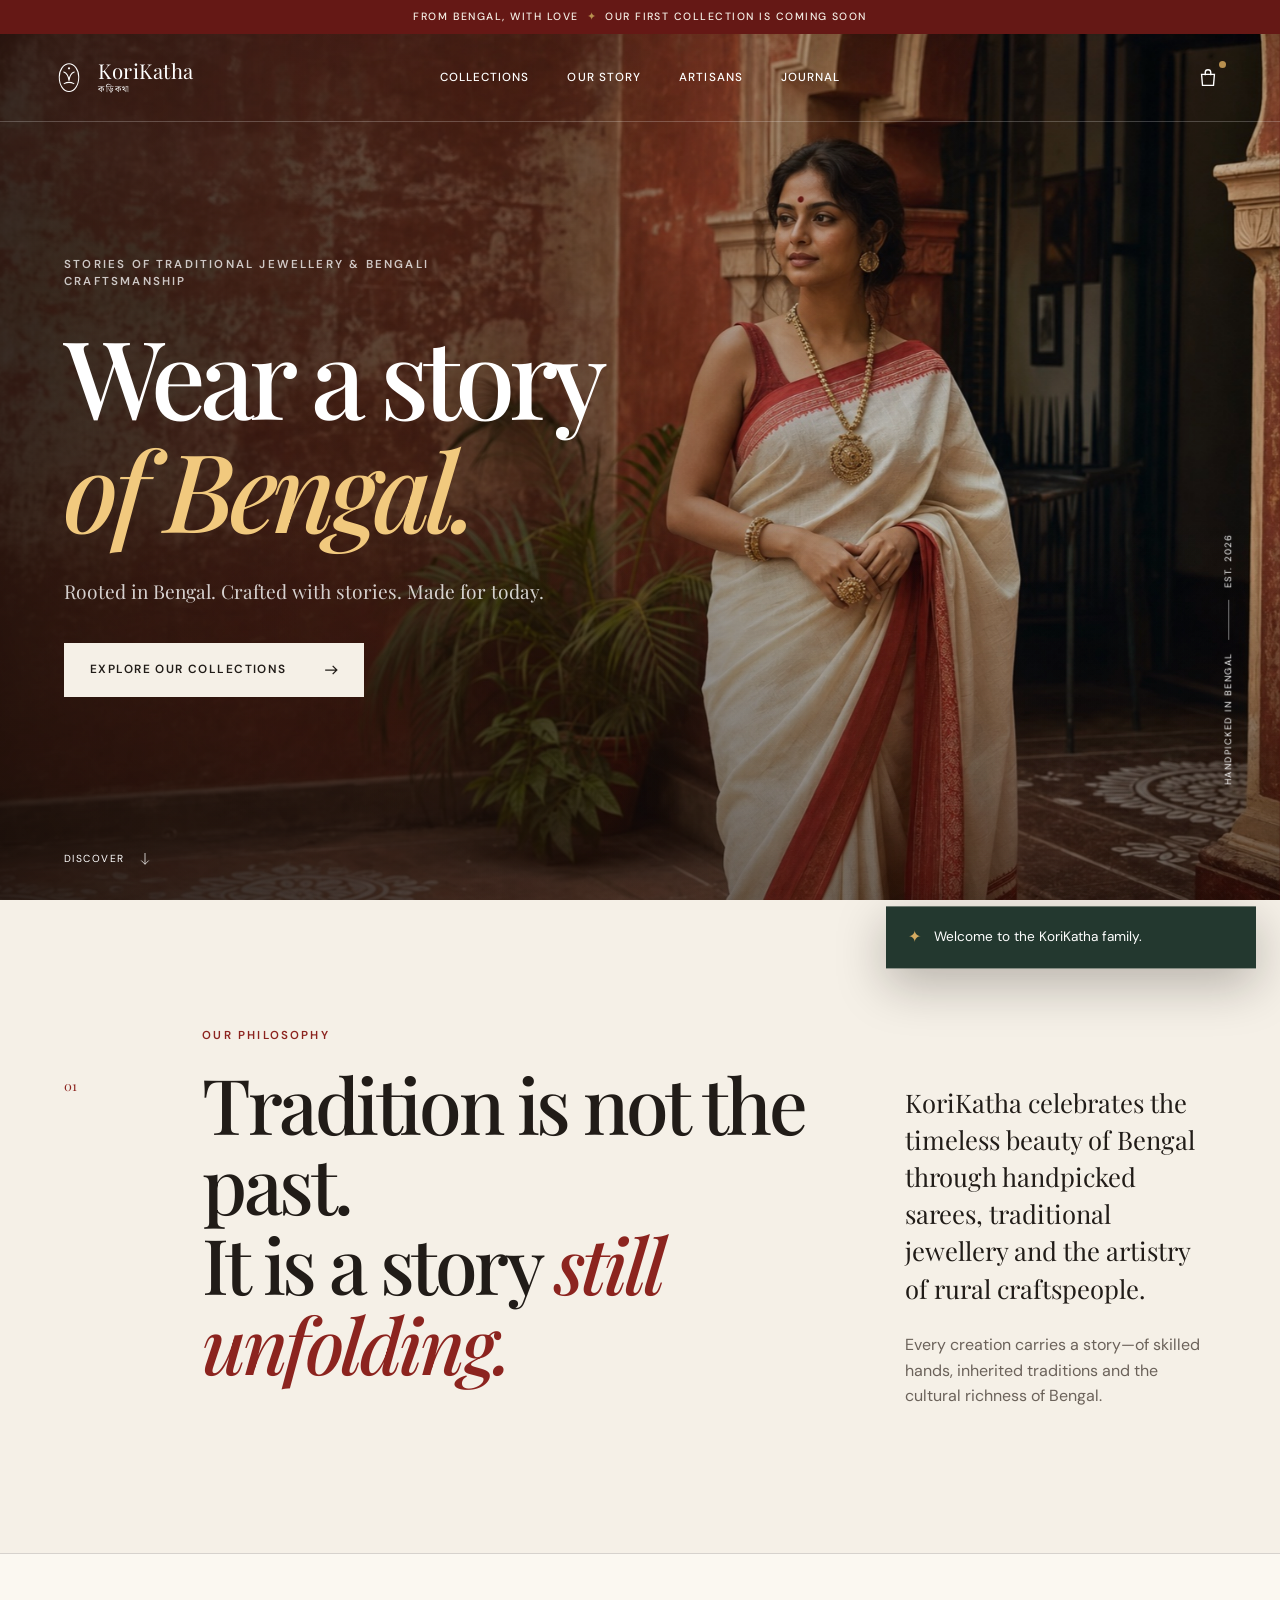
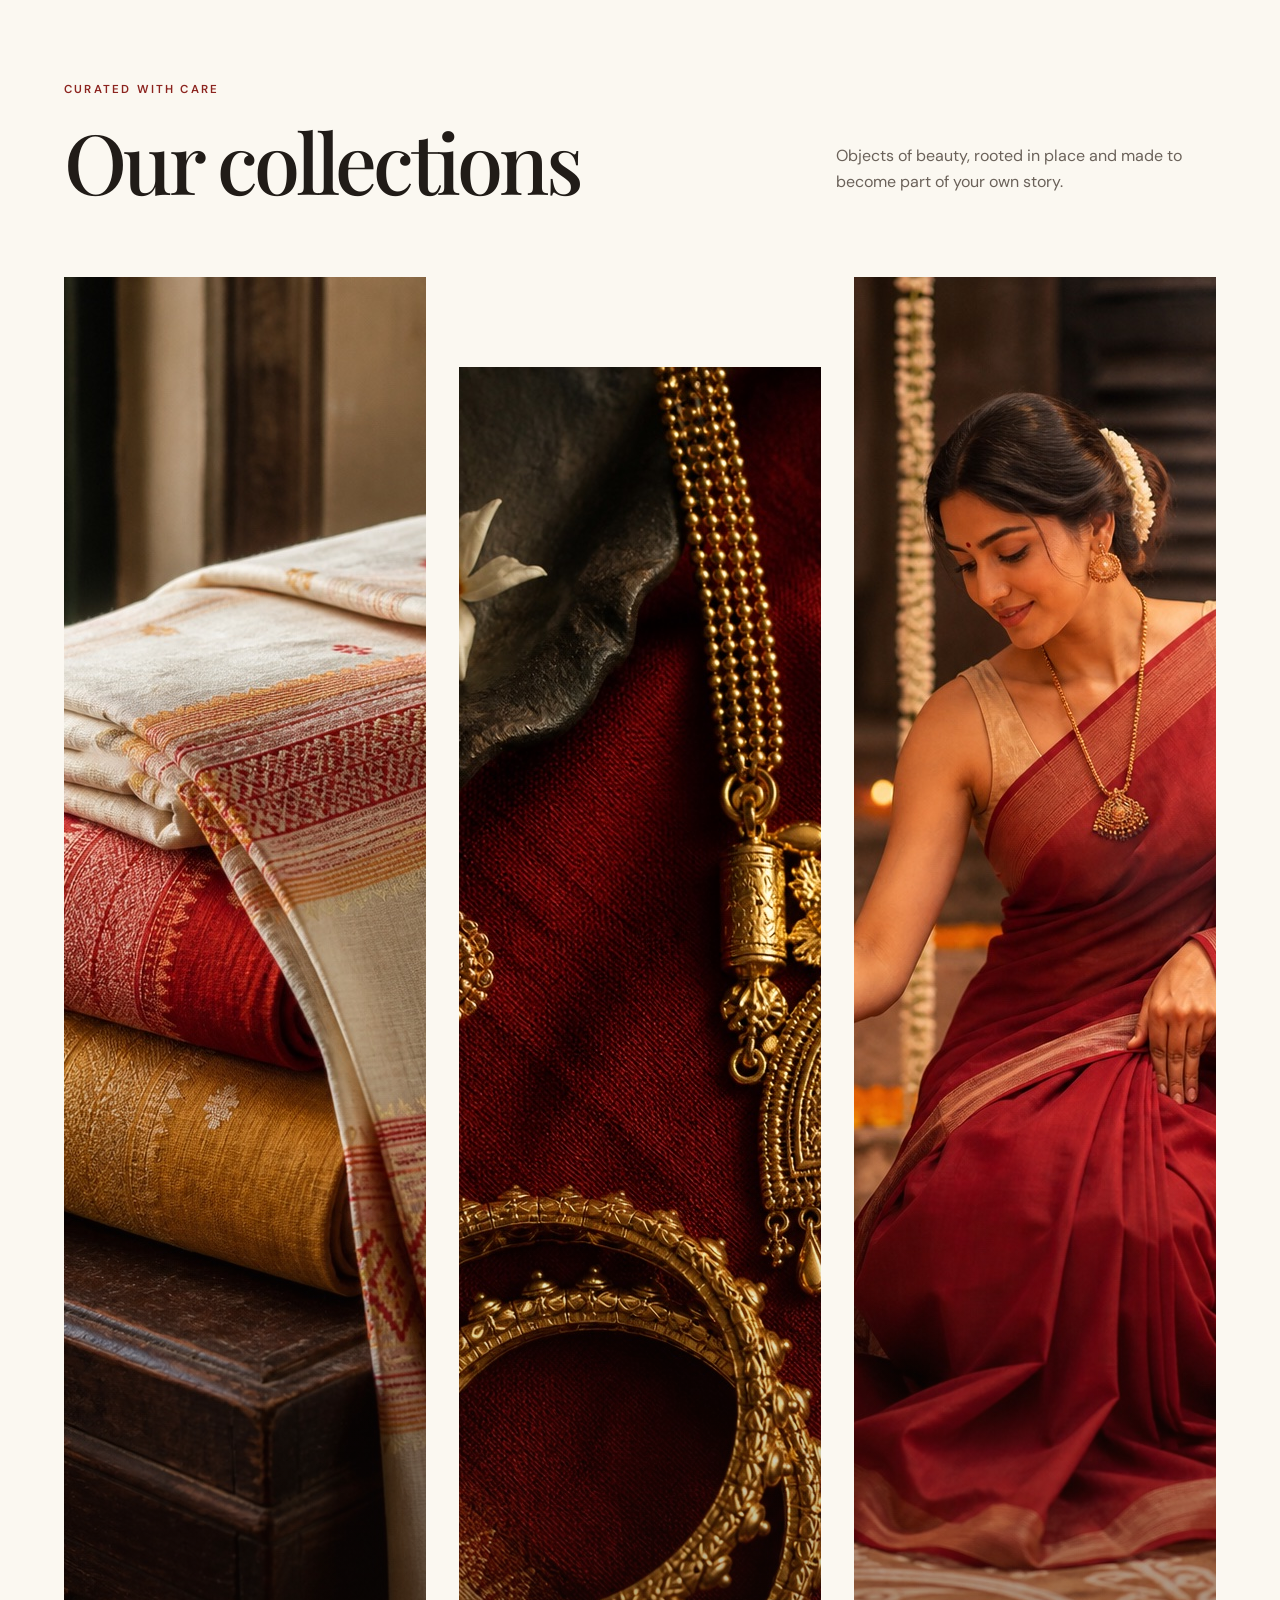
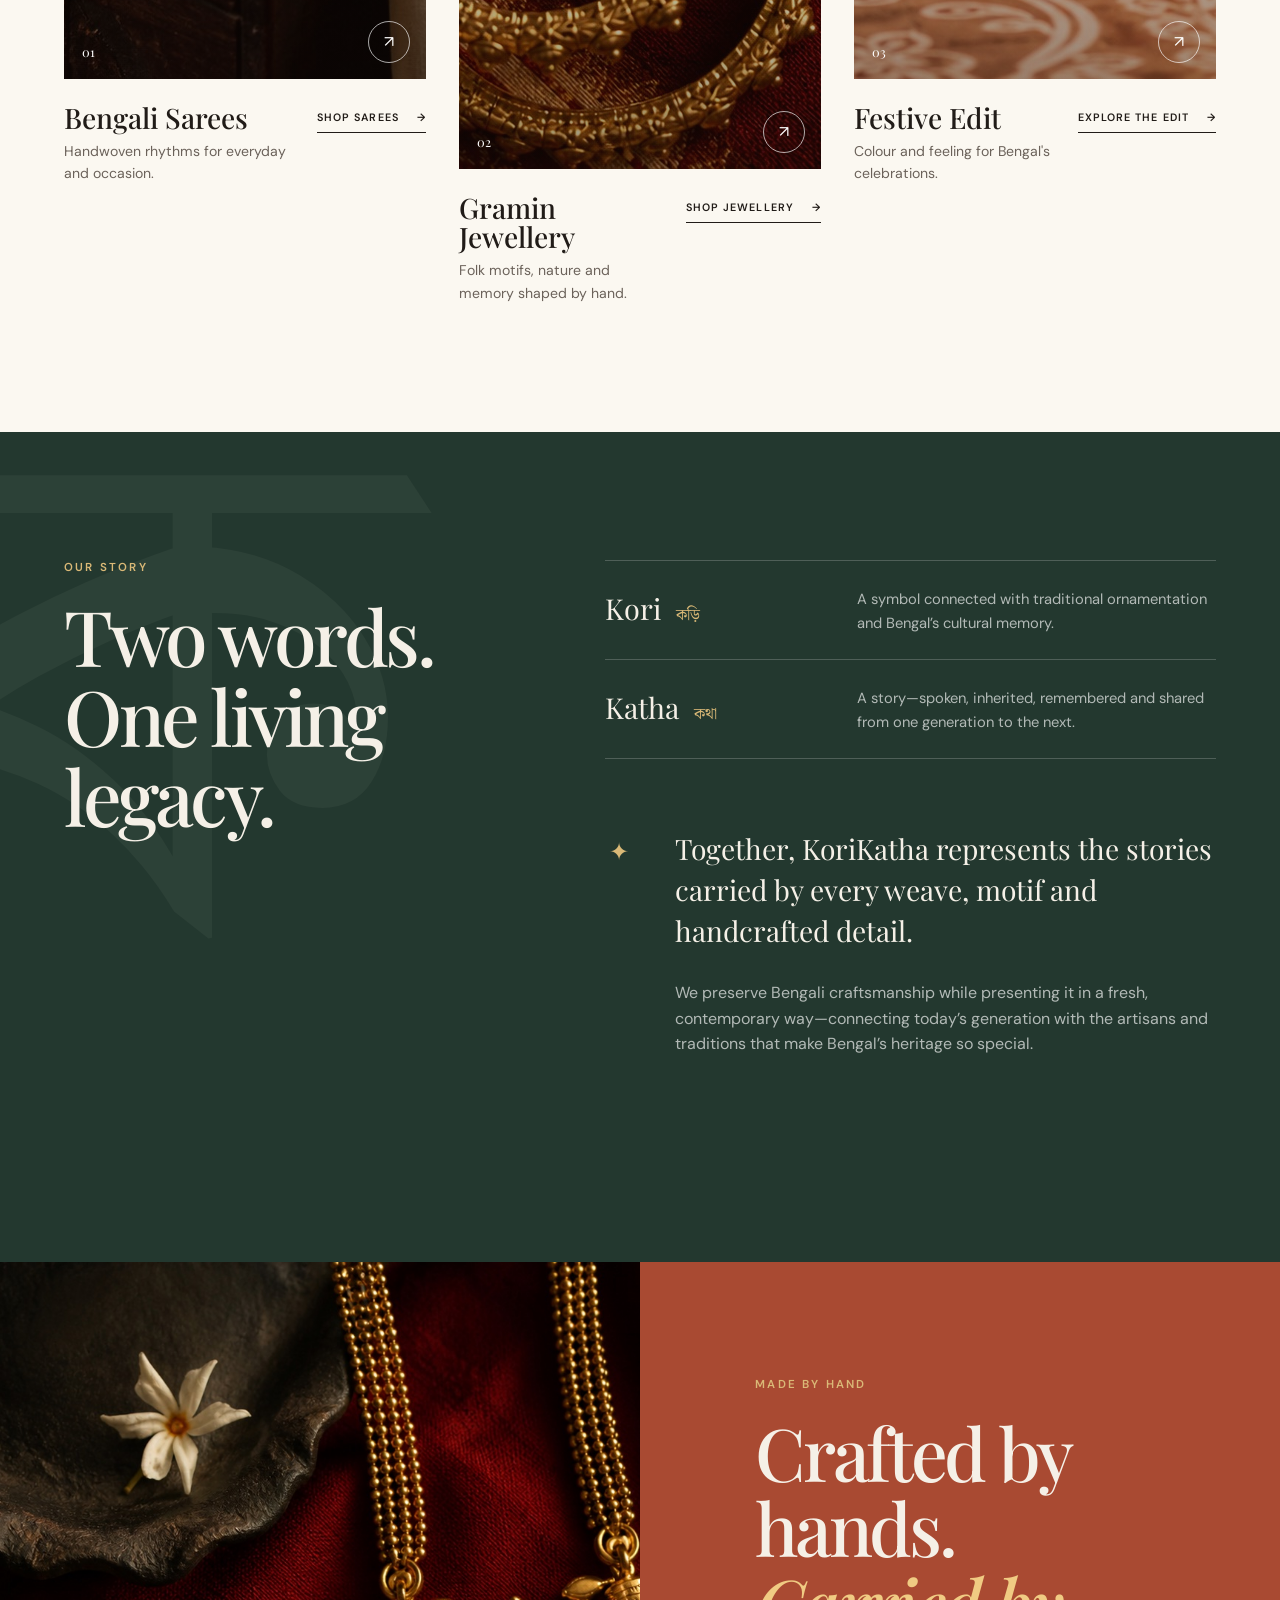
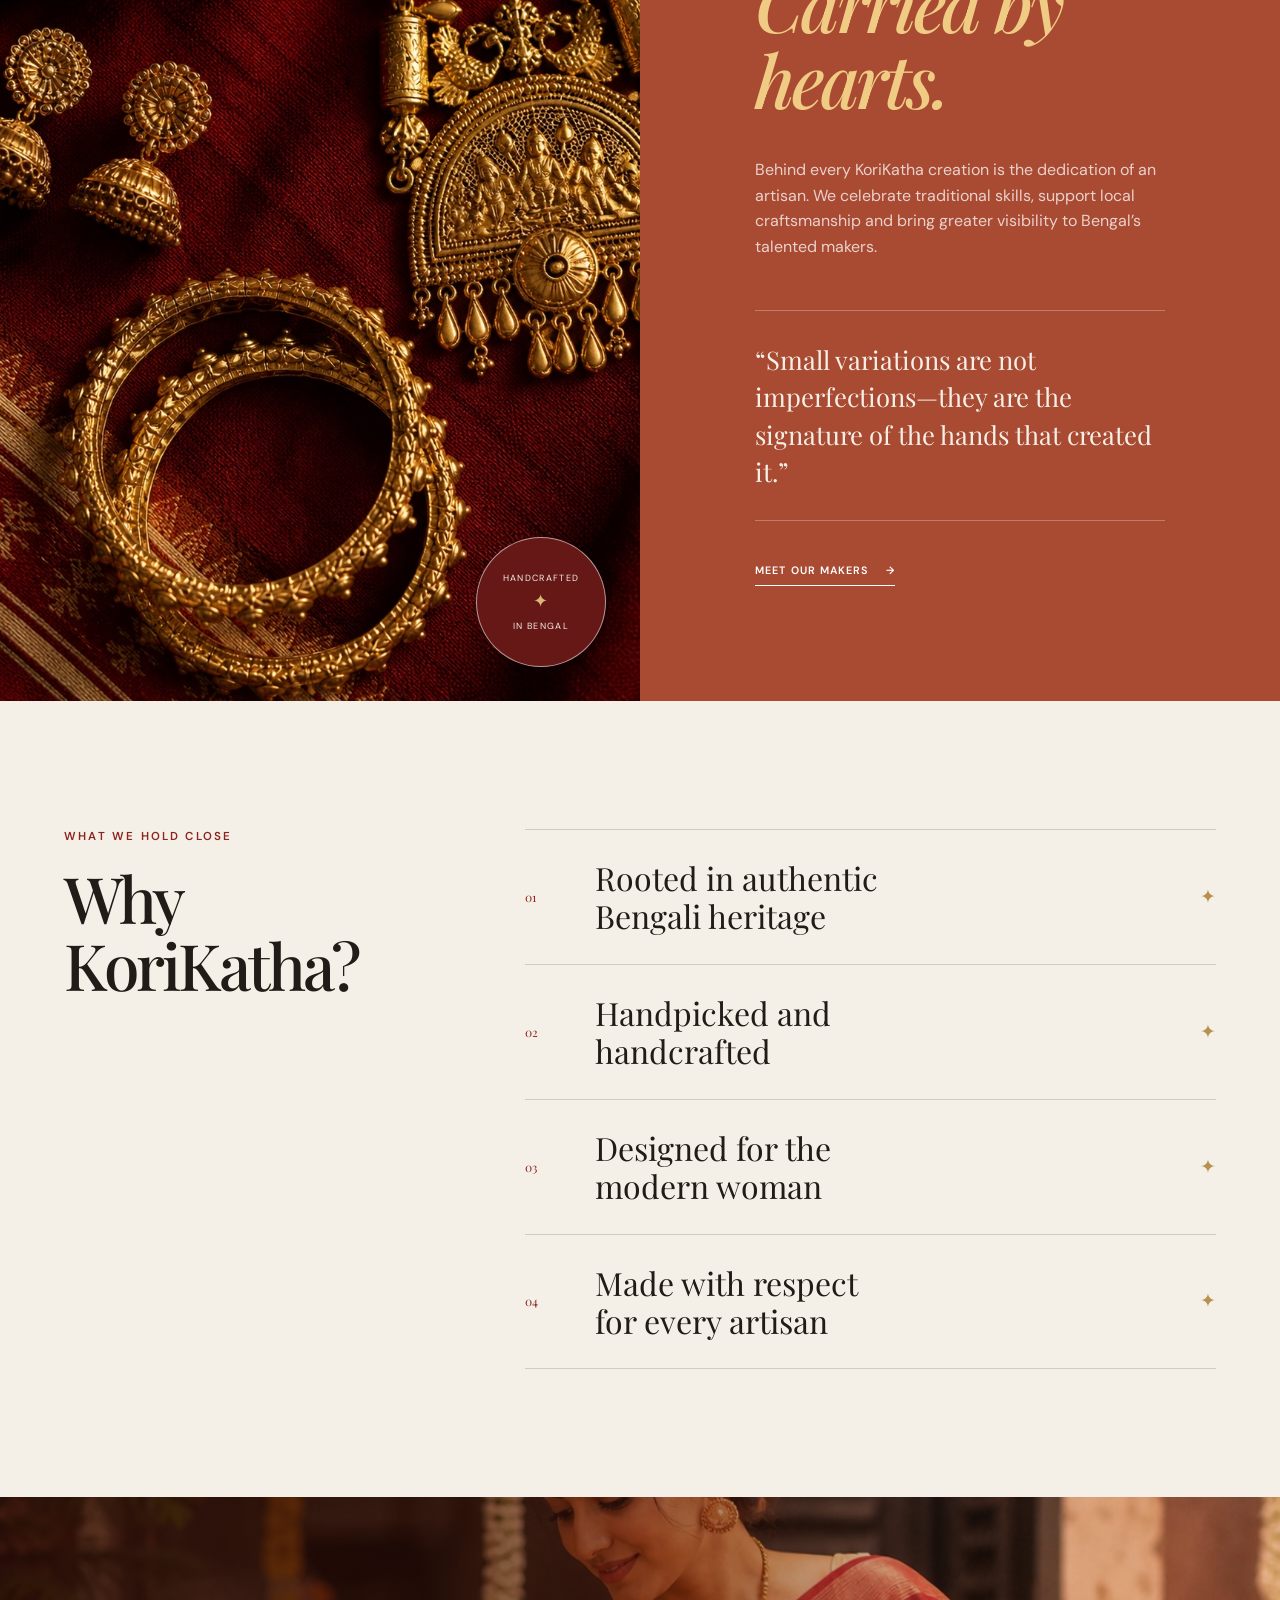
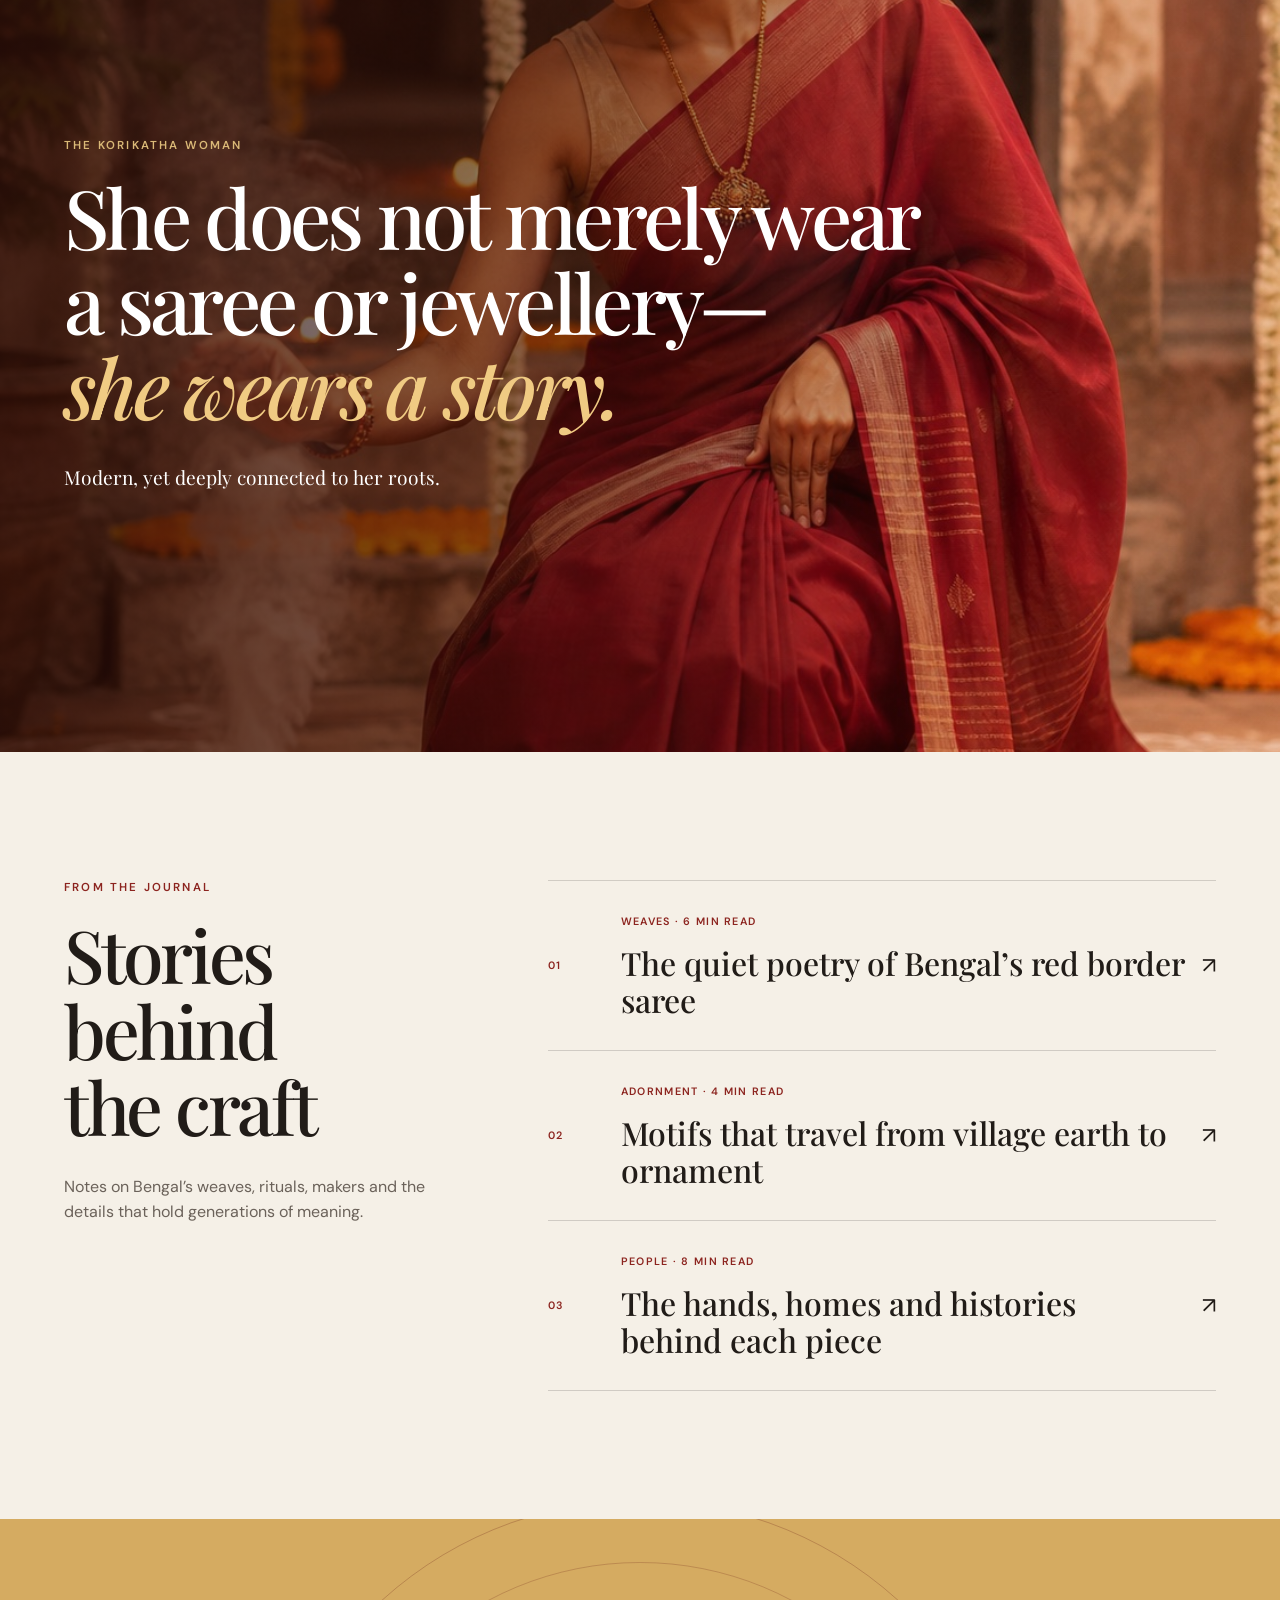
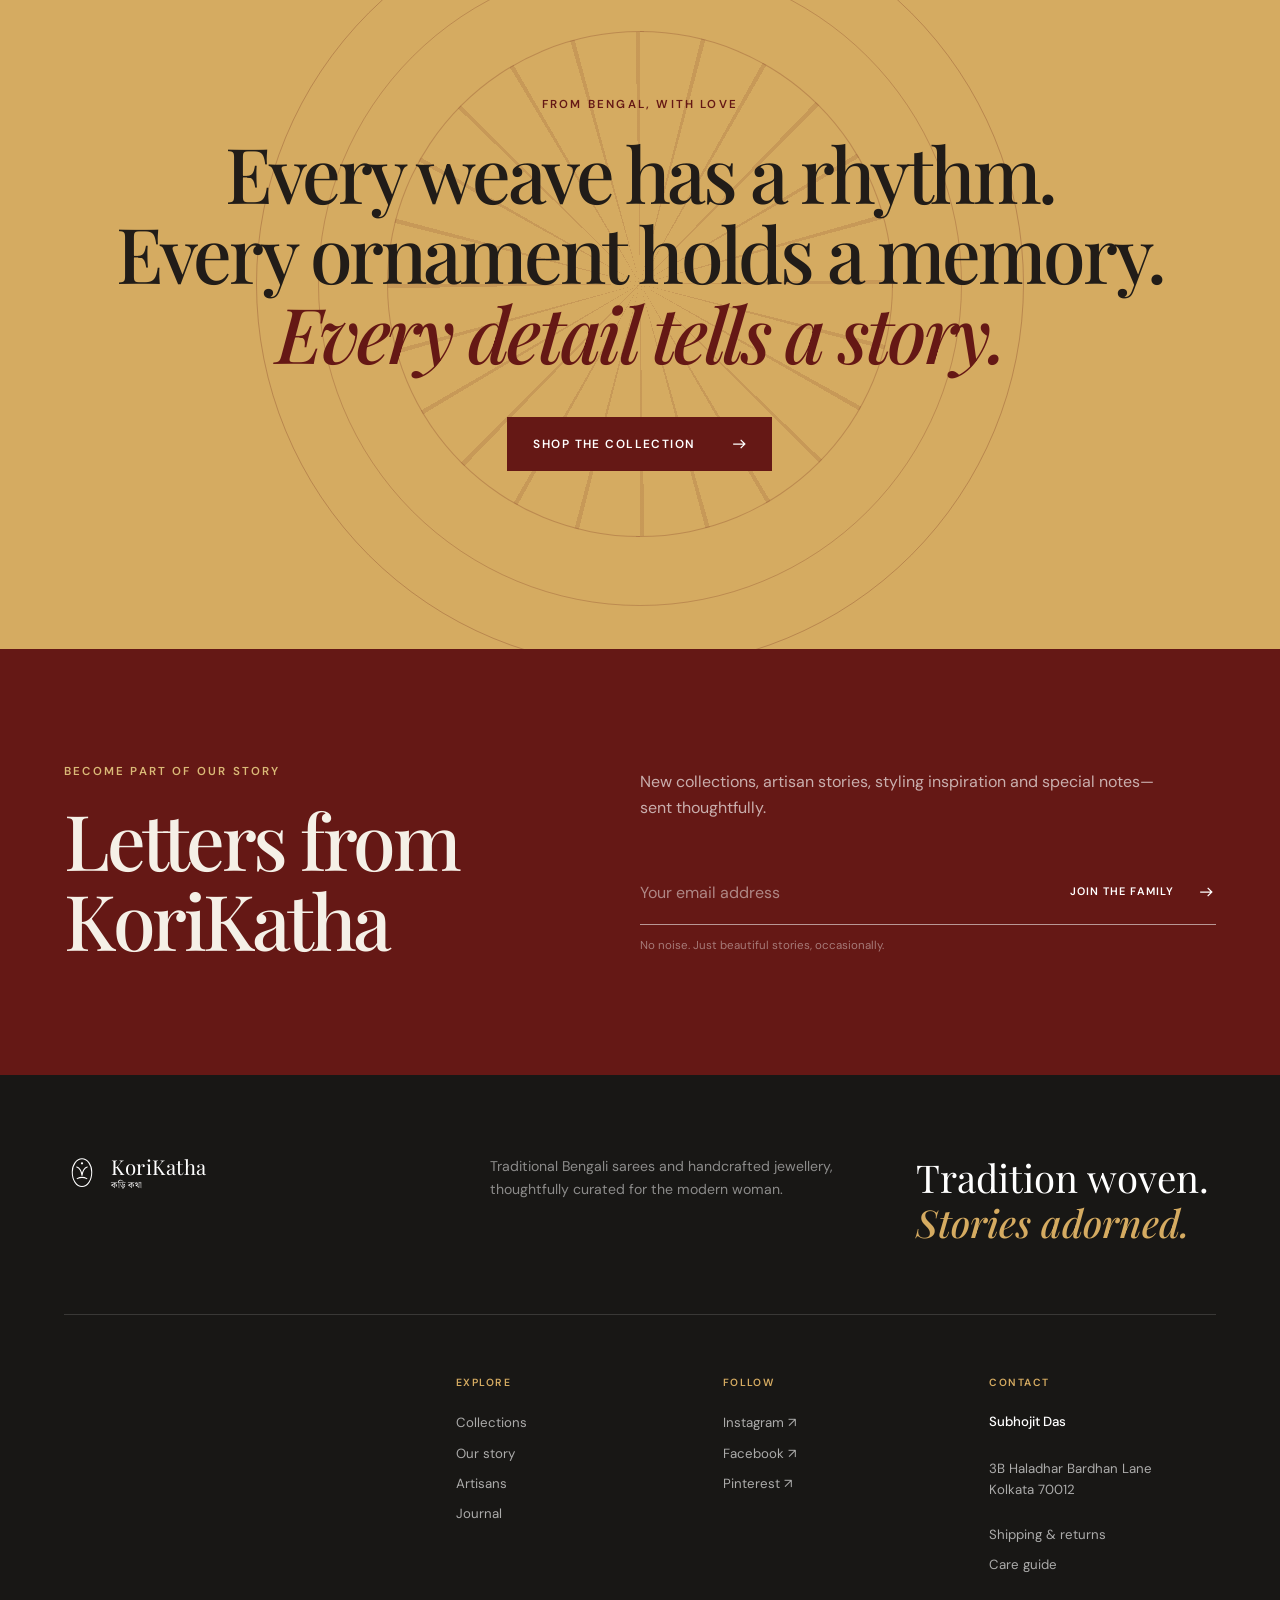
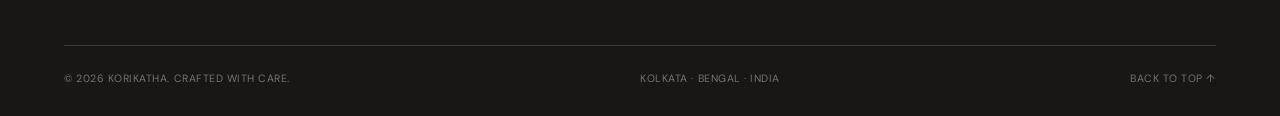
==== commit a238b491: "Separate contact name and address" ====
--- a/index.html
+++ b/index.html
@@ -22,7 +22,7 @@
       href="https://fonts.googleapis.com/css2?family=DM+Sans:wght@300;400;500;600&family=Noto+Serif+Bengali:wght@400;500;600&family=Playfair+Display:ital,wght@0,500;0,600;1,500&display=swap"
       rel="stylesheet"
     />
-    <link rel="stylesheet" href="styles.css" />
+    <link rel="stylesheet" href="styles.css?v=3" />
     <script src="script.js" defer></script>
   </head>
   <body>
@@ -346,7 +346,7 @@
         <div class="footer-contact">
           <p>Contact</p>
           <address>
-            <strong>Subhojit Das</strong>
+            <strong>Subhojit Das</strong><br />
             <span>3B Haladhar Bardhan Lane<br />Kolkata 70012</span>
           </address>
           <a href="#newsletter-title">Shipping &amp; returns</a>
--- a/styles.css
+++ b/styles.css
@@ -1190,6 +1190,7 @@
 }
 
 .footer-contact address strong {
+  display: block;
   color: white;
   font-weight: 500;
 }
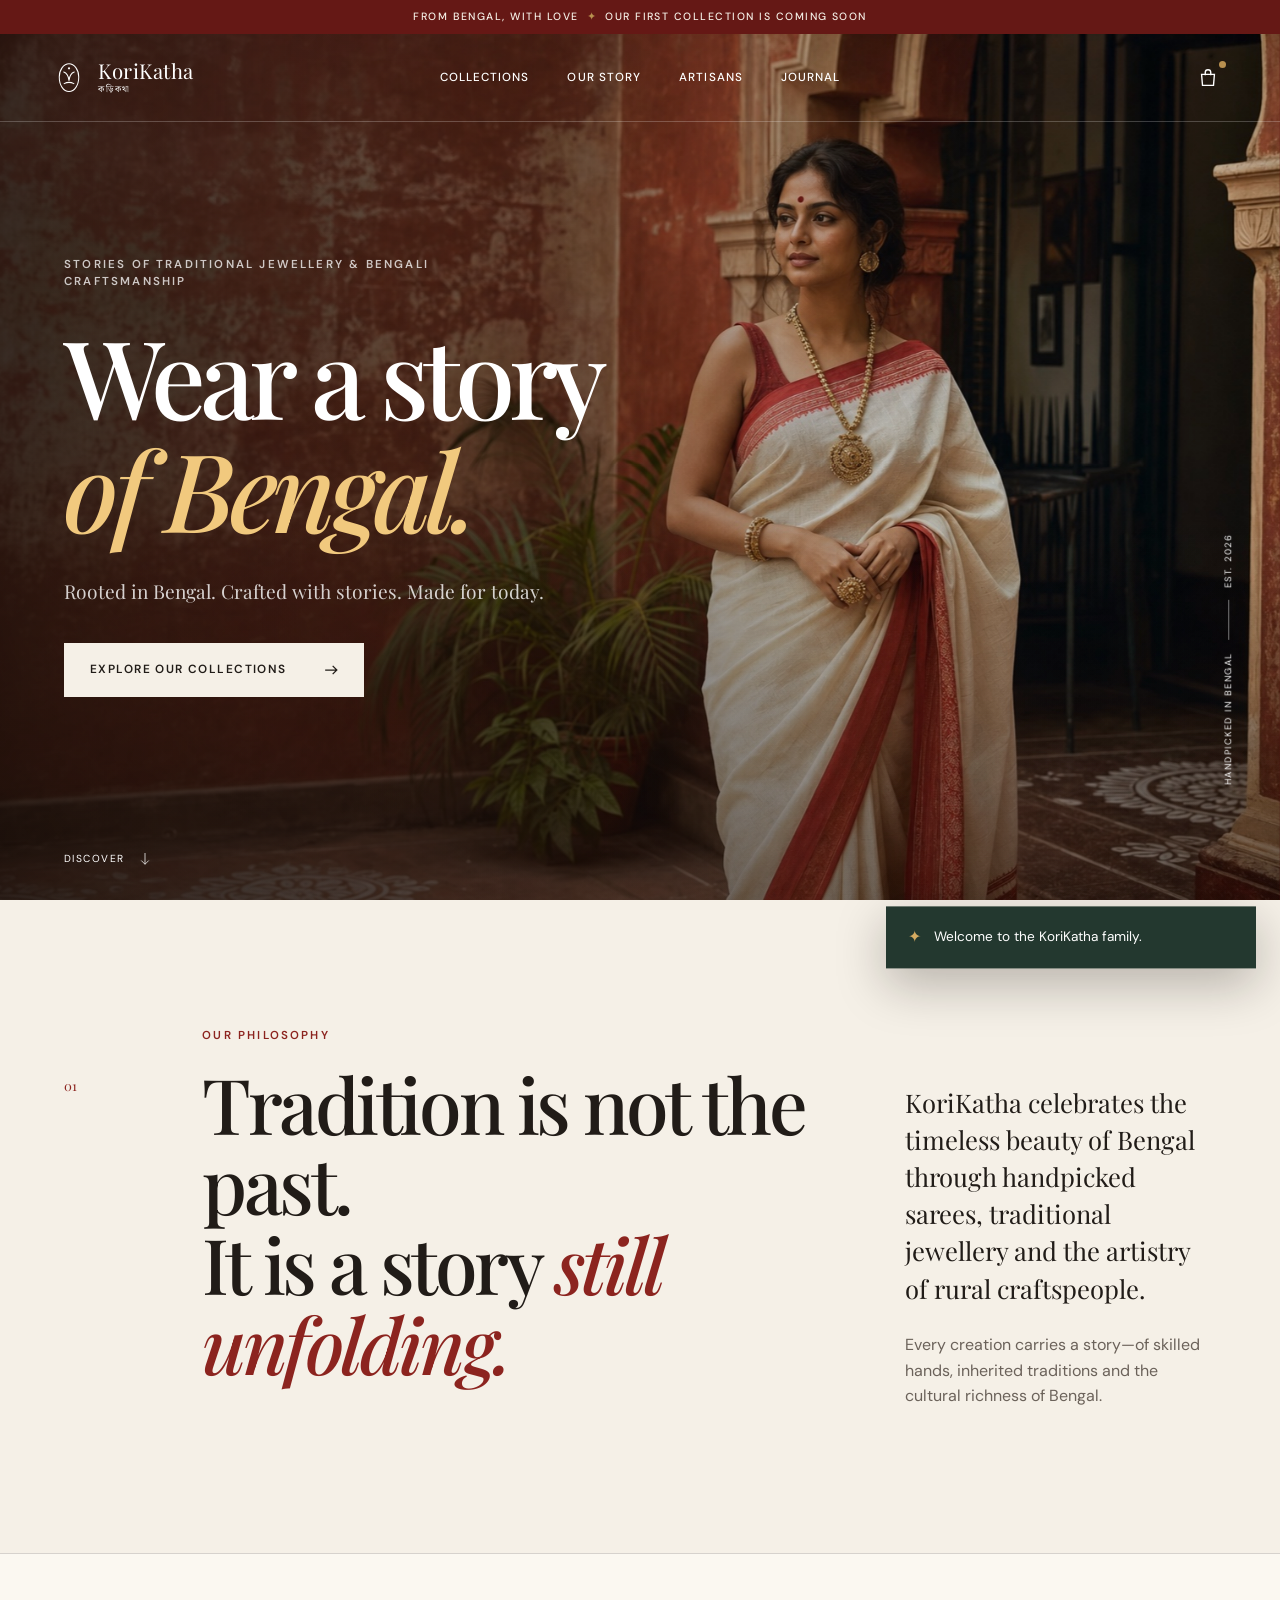
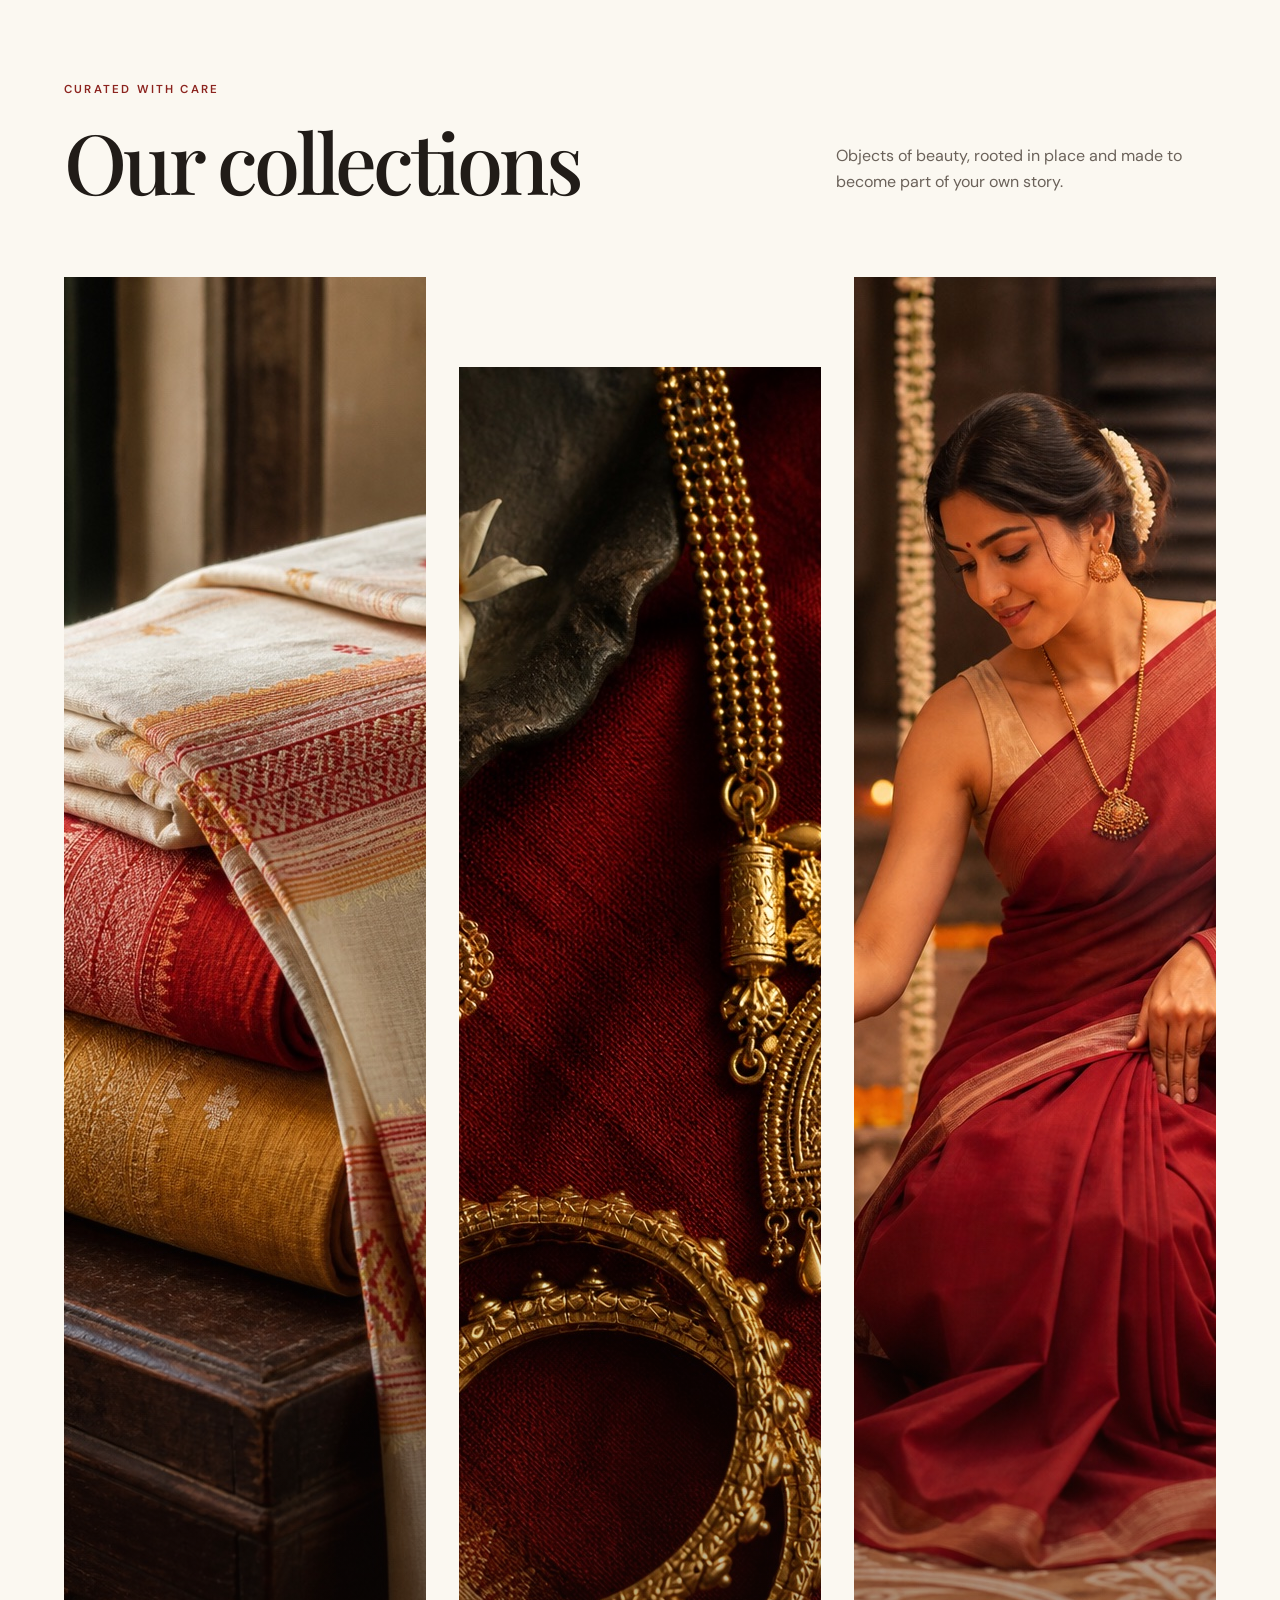
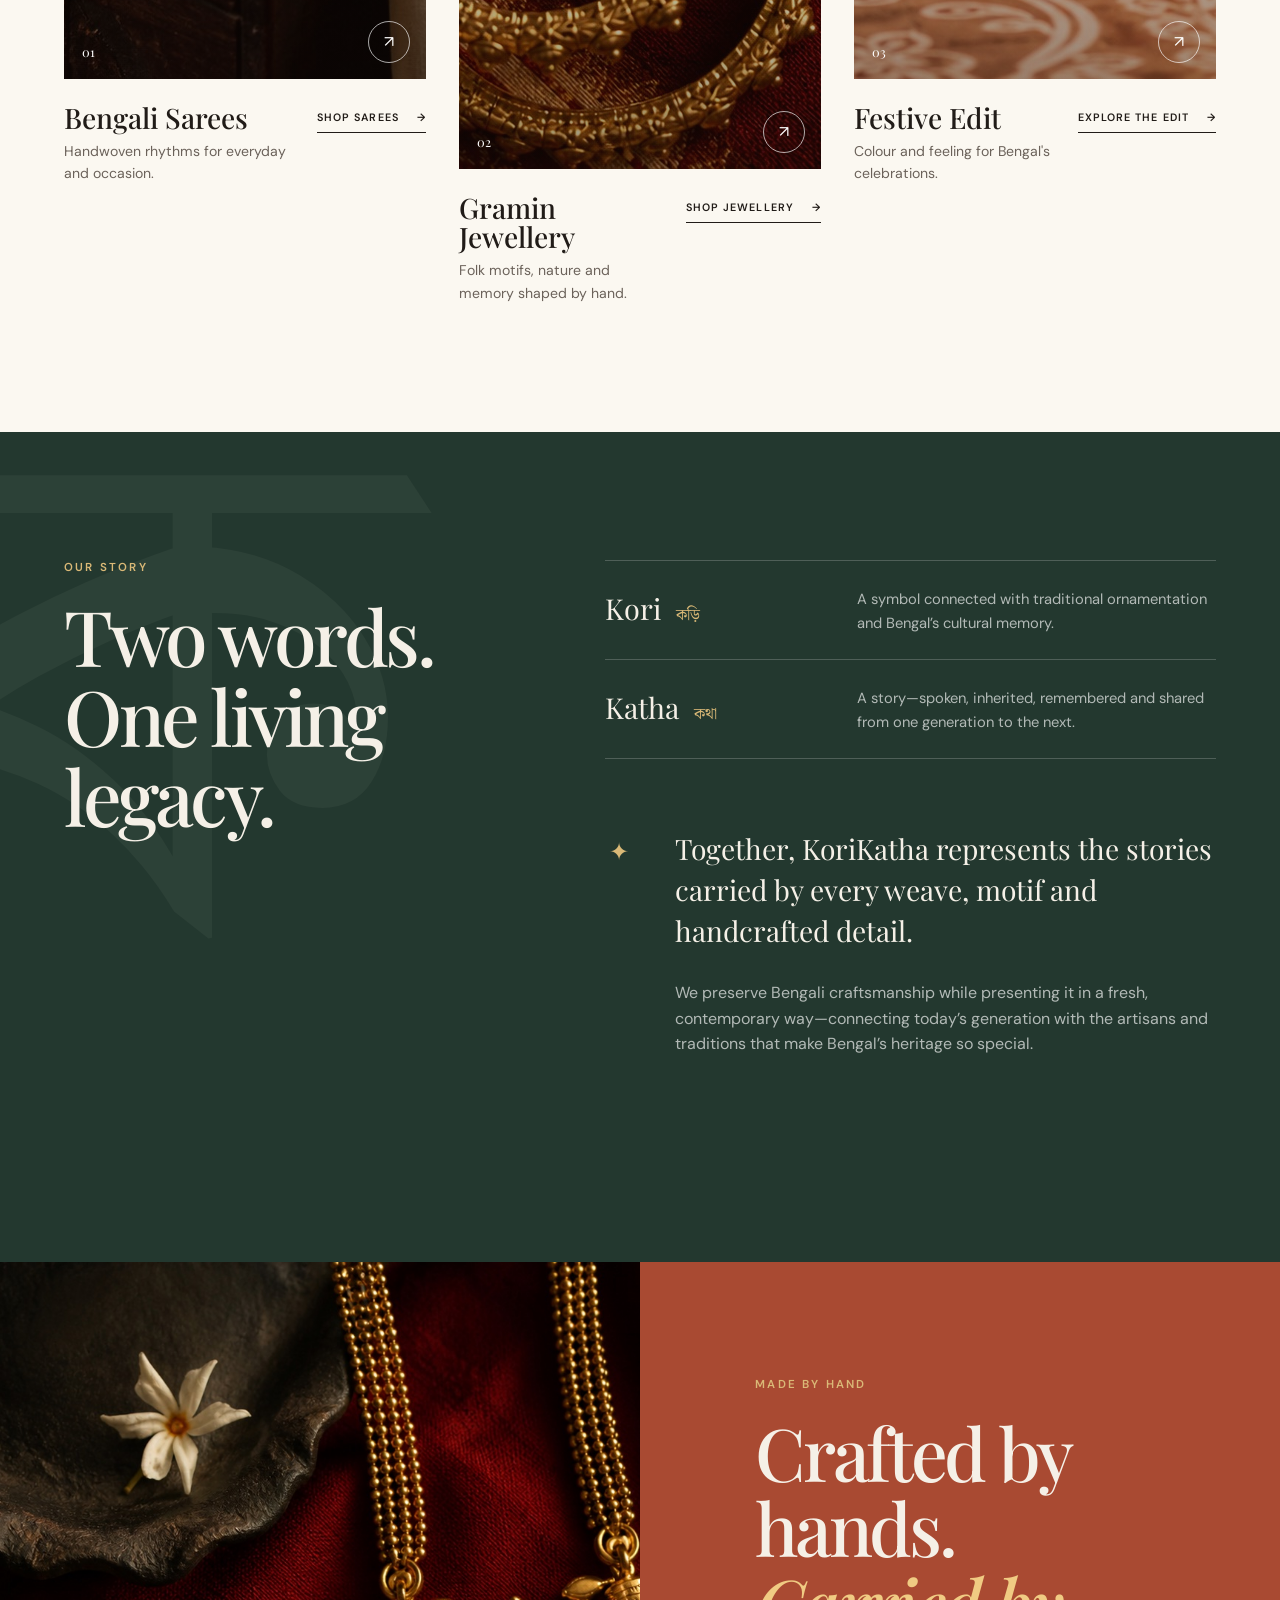
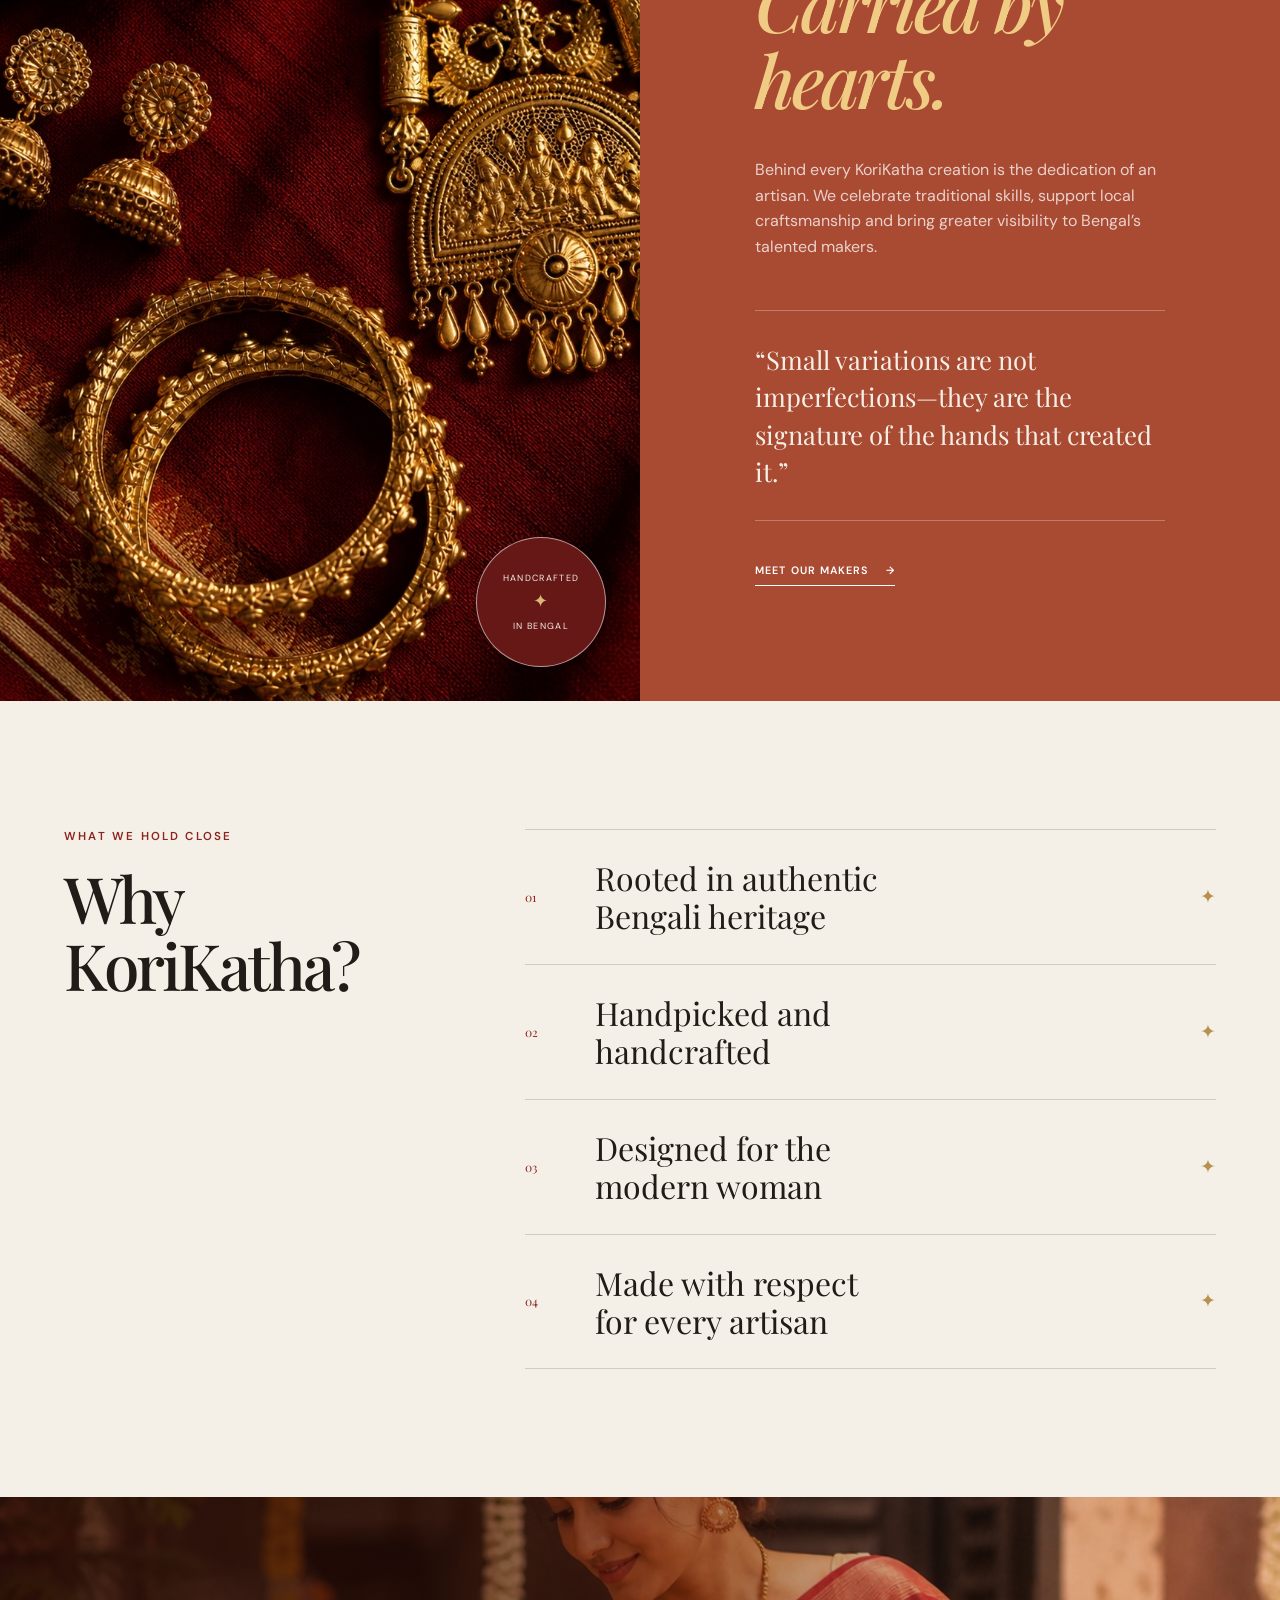
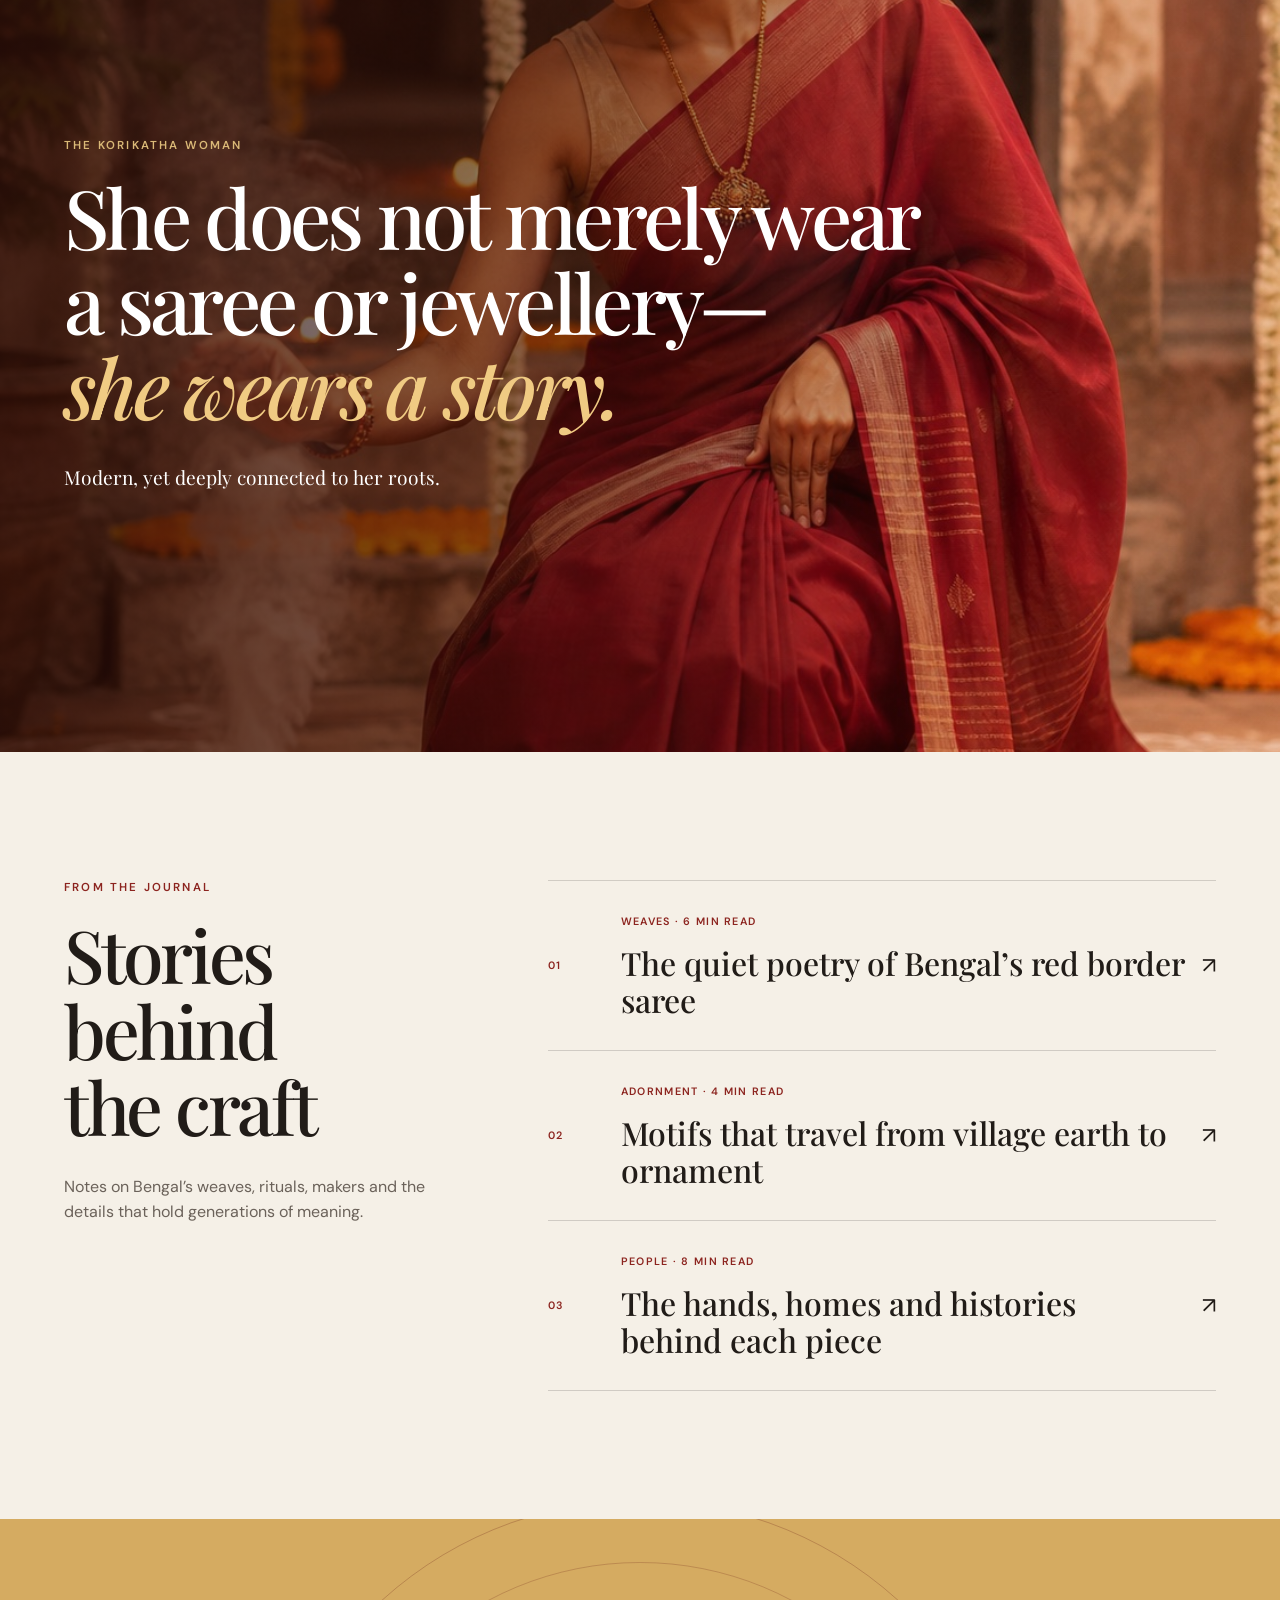
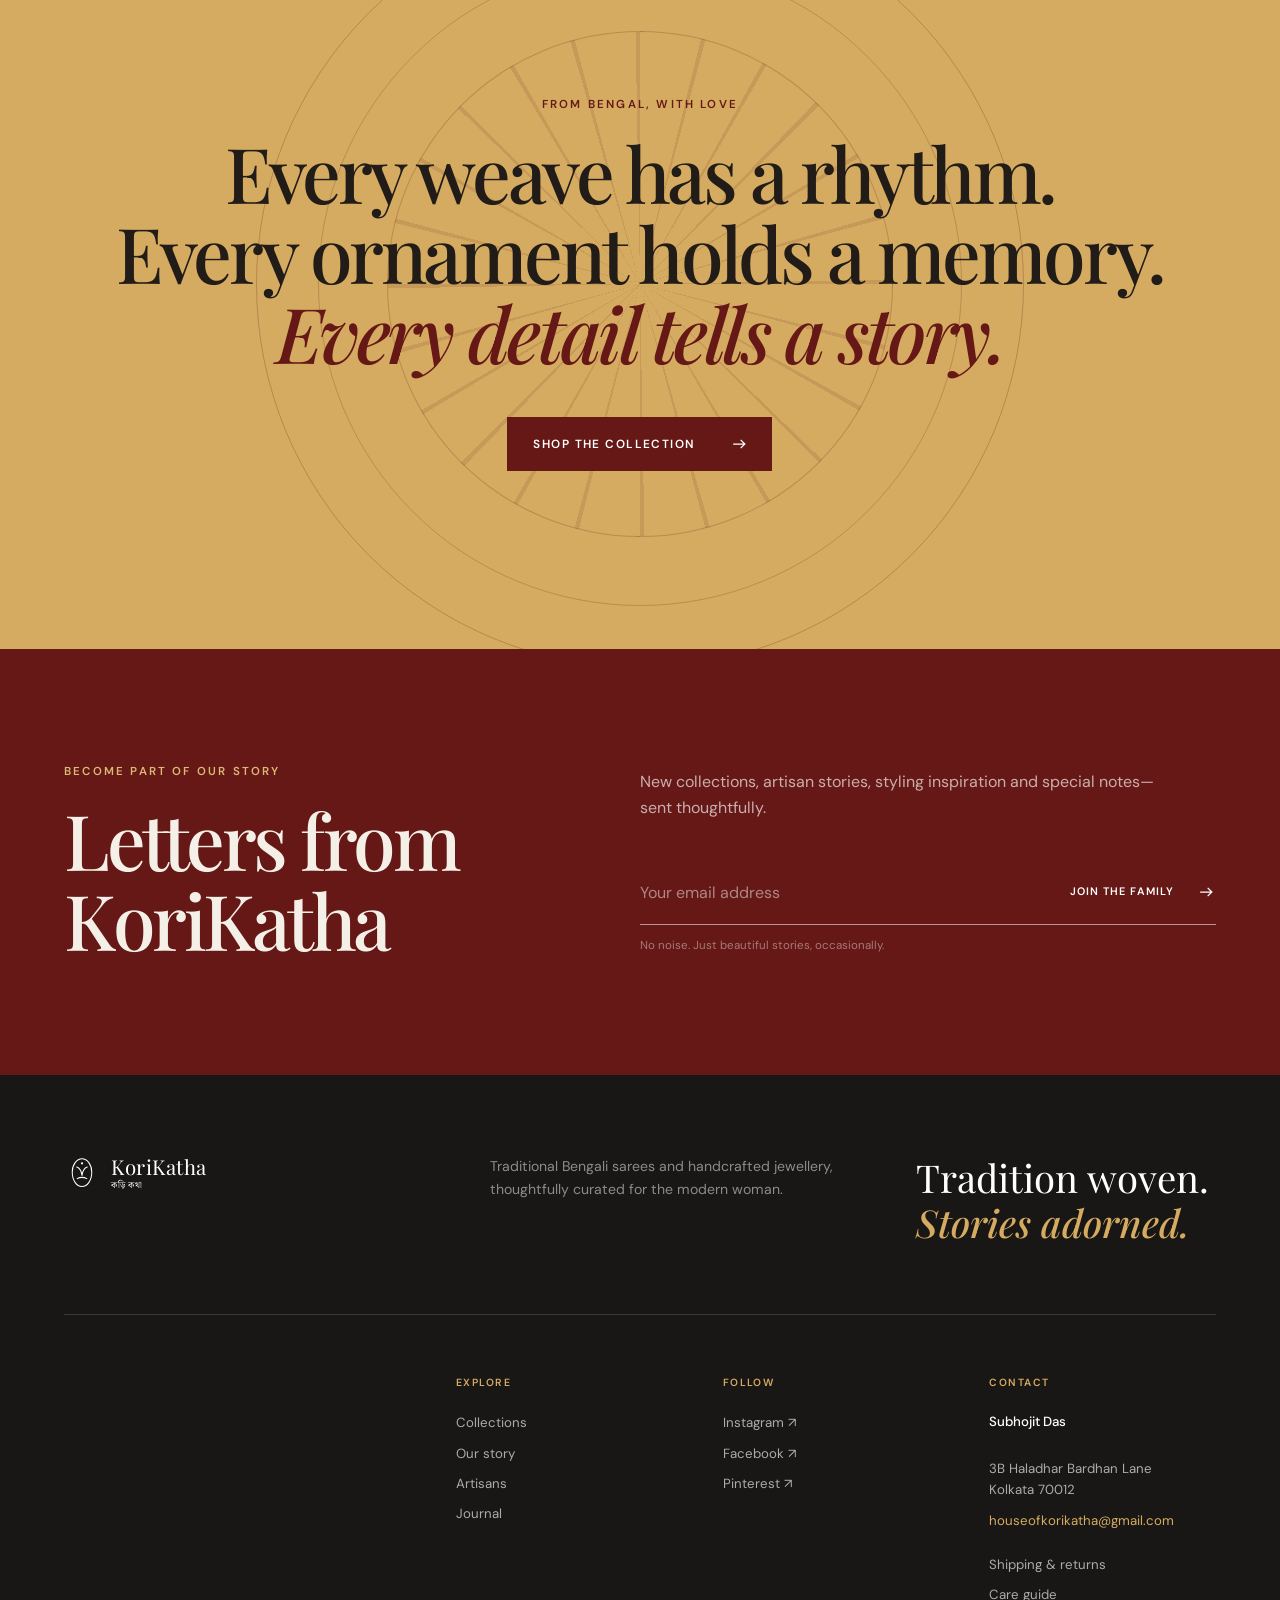
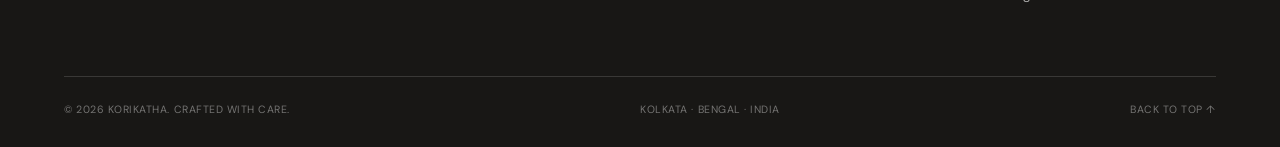
==== commit 49525170: "Add KoriKatha contact email" ====
--- a/index.html
+++ b/index.html
@@ -22,7 +22,7 @@
       href="https://fonts.googleapis.com/css2?family=DM+Sans:wght@300;400;500;600&family=Noto+Serif+Bengali:wght@400;500;600&family=Playfair+Display:ital,wght@0,500;0,600;1,500&display=swap"
       rel="stylesheet"
     />
-    <link rel="stylesheet" href="styles.css?v=3" />
+    <link rel="stylesheet" href="styles.css?v=4" />
     <script src="script.js" defer></script>
   </head>
   <body>
@@ -348,6 +348,7 @@
           <address>
             <strong>Subhojit Das</strong><br />
             <span>3B Haladhar Bardhan Lane<br />Kolkata 70012</span>
+            <a class="footer-email" href="mailto:houseofkorikatha@gmail.com">houseofkorikatha@gmail.com</a>
           </address>
           <a href="#newsletter-title">Shipping &amp; returns</a>
           <a href="#newsletter-title">Care guide</a>
--- a/styles.css
+++ b/styles.css
@@ -1195,6 +1195,12 @@
   font-weight: 500;
 }
 
+.footer-links .footer-email {
+  margin-top: 7px;
+  color: #d5ab61;
+  overflow-wrap: anywhere;
+}
+
 .footer-links a:hover {
   color: white;
 }
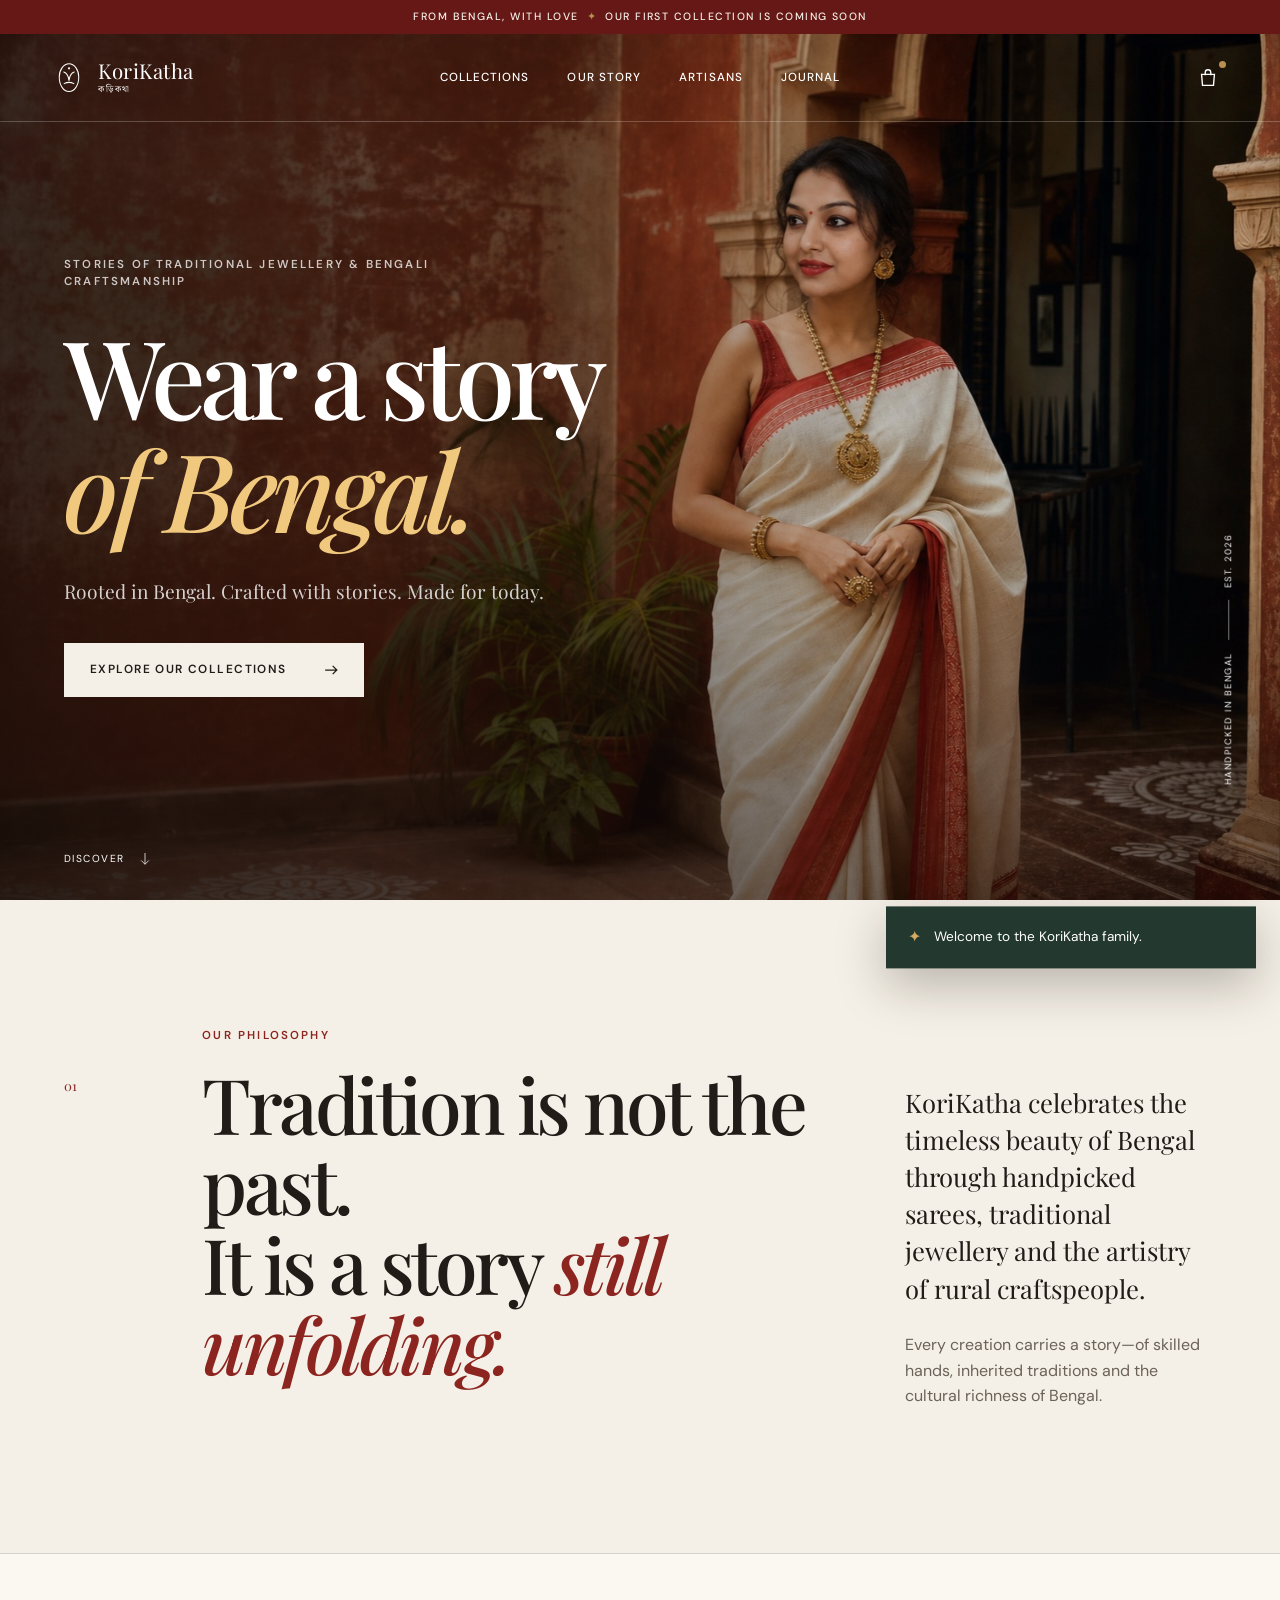
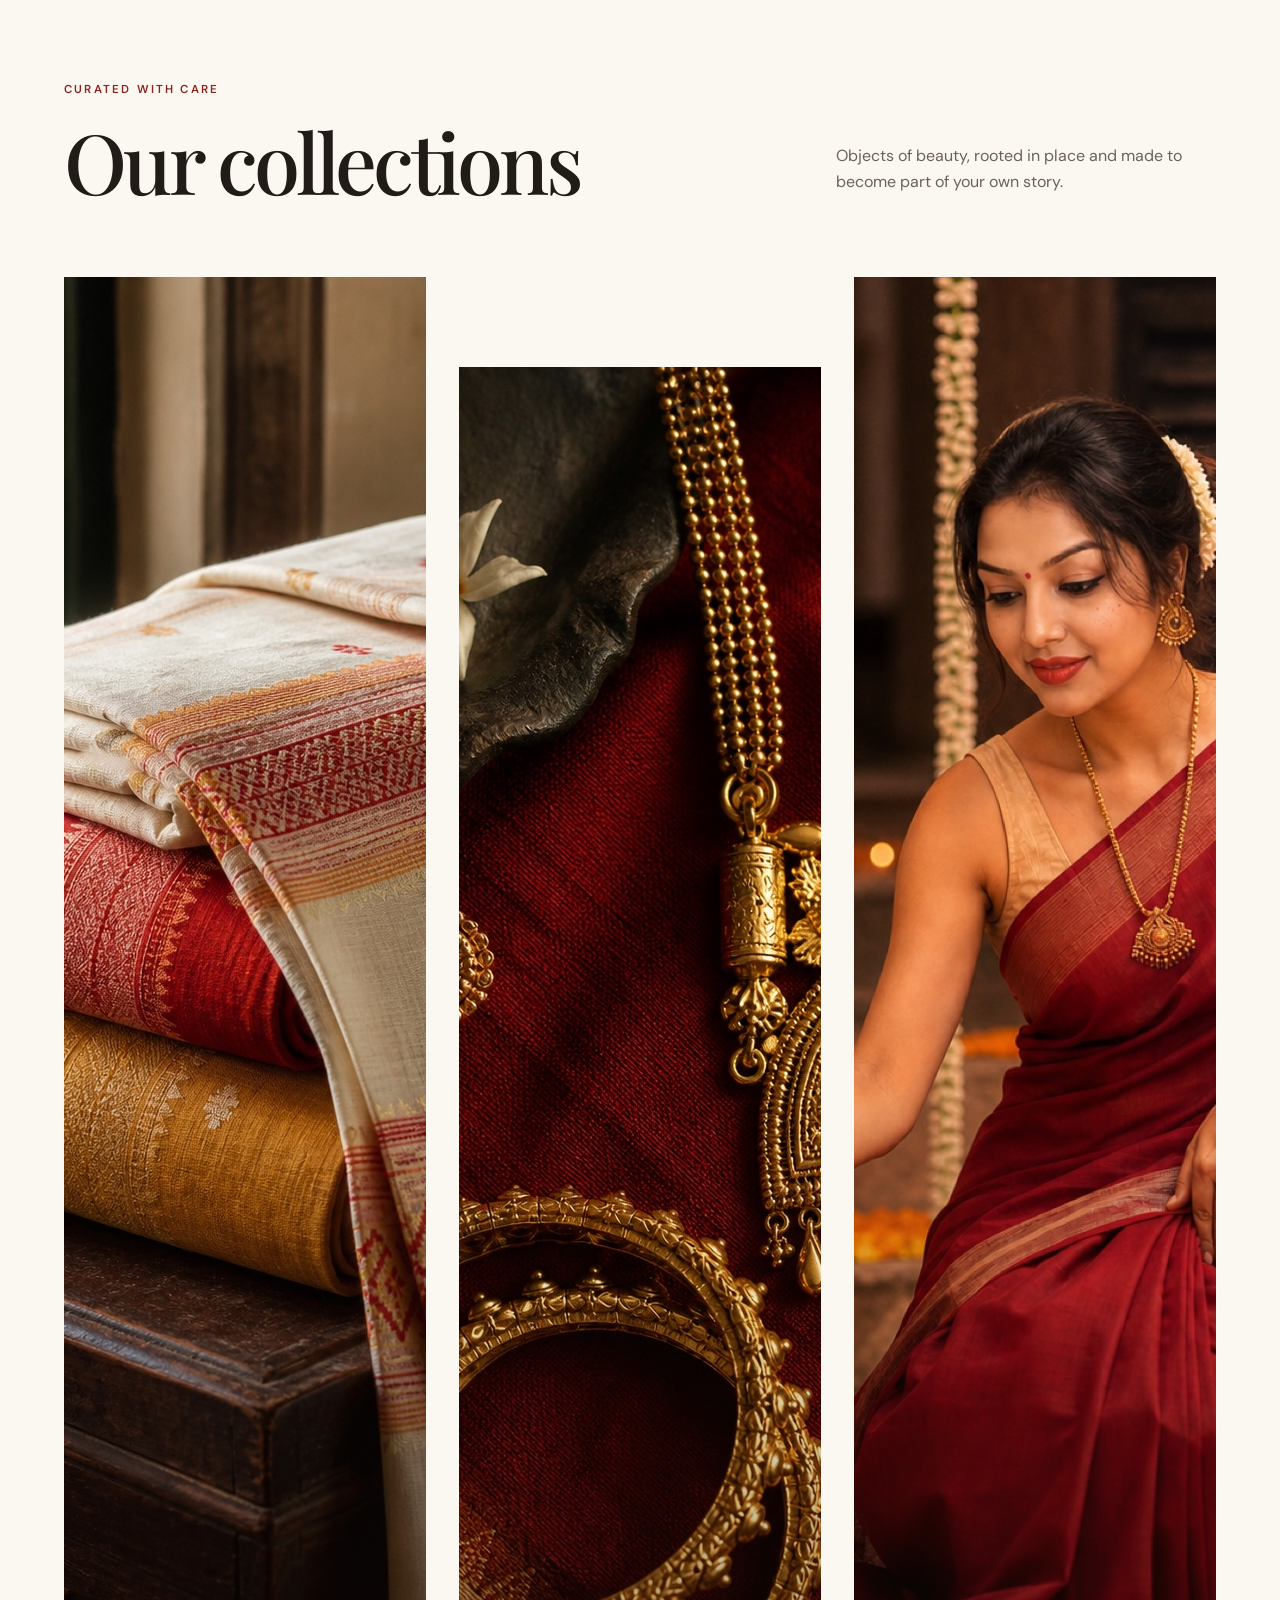
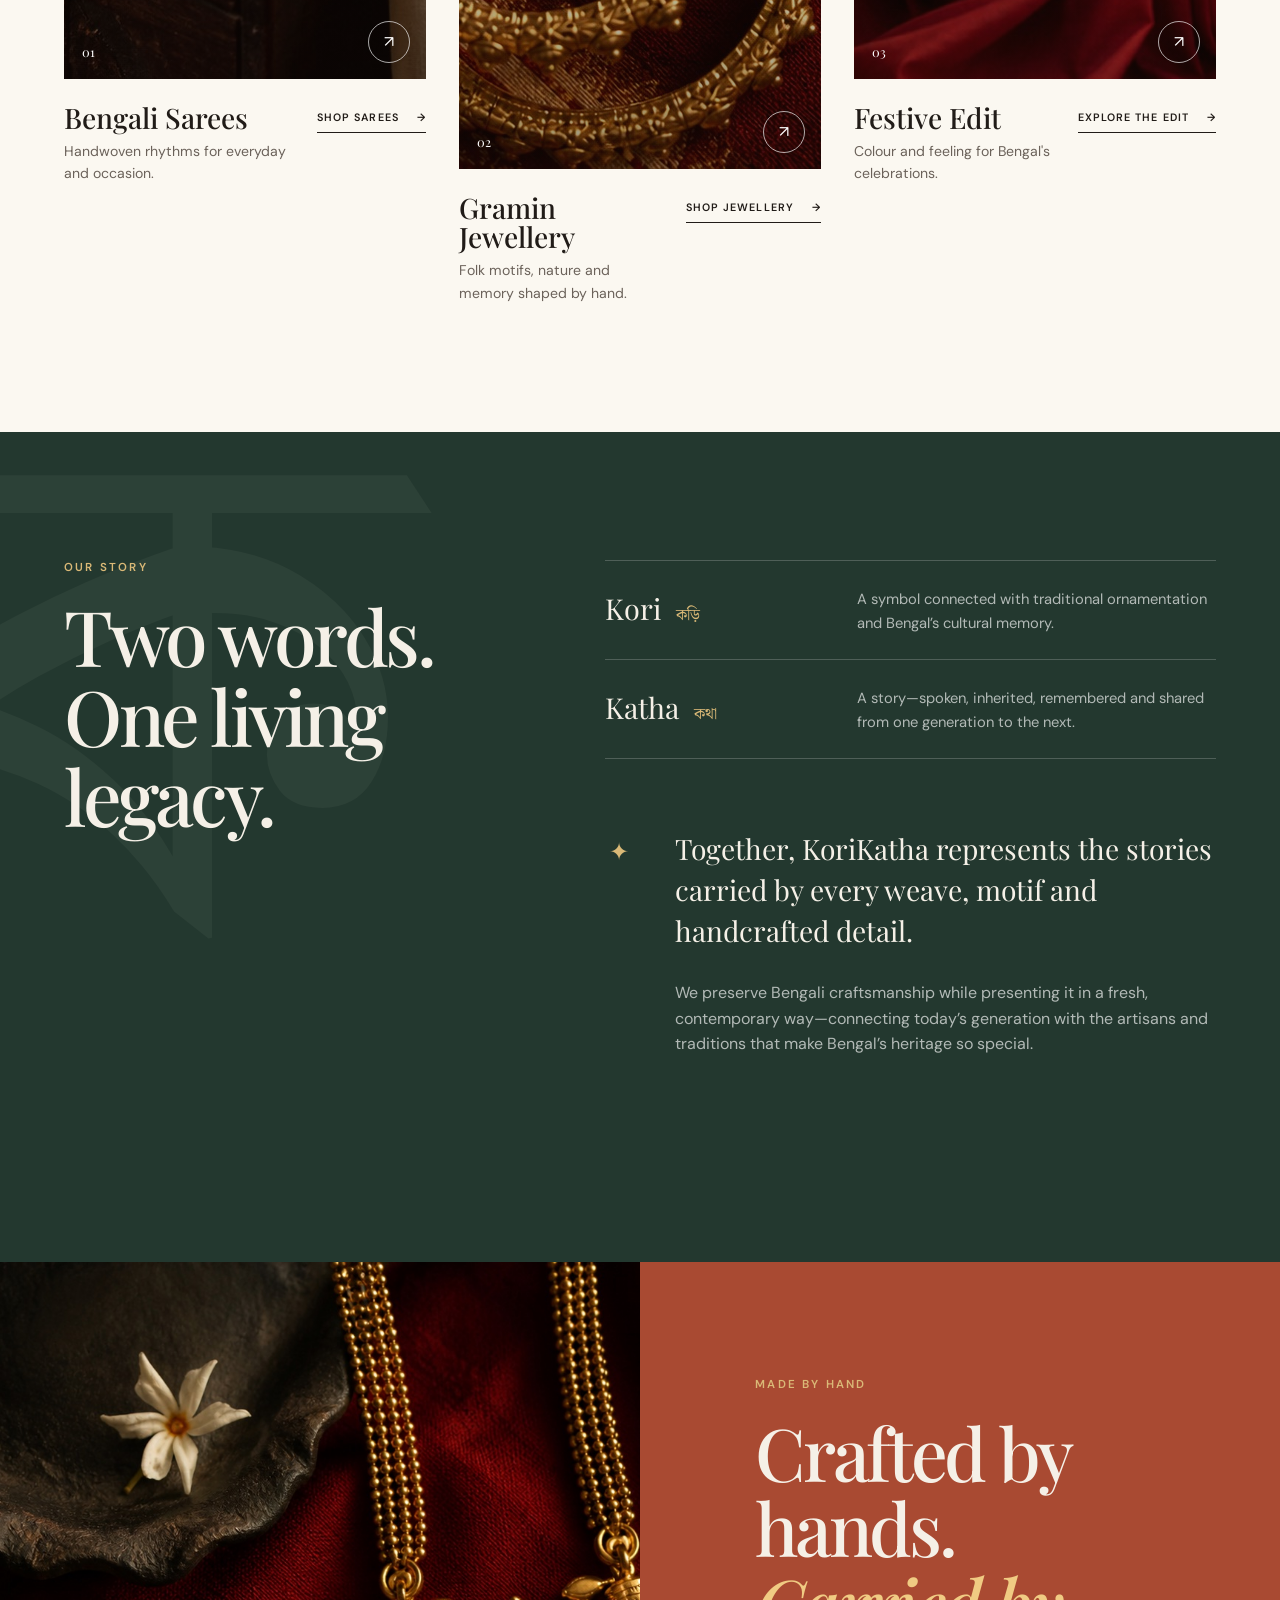
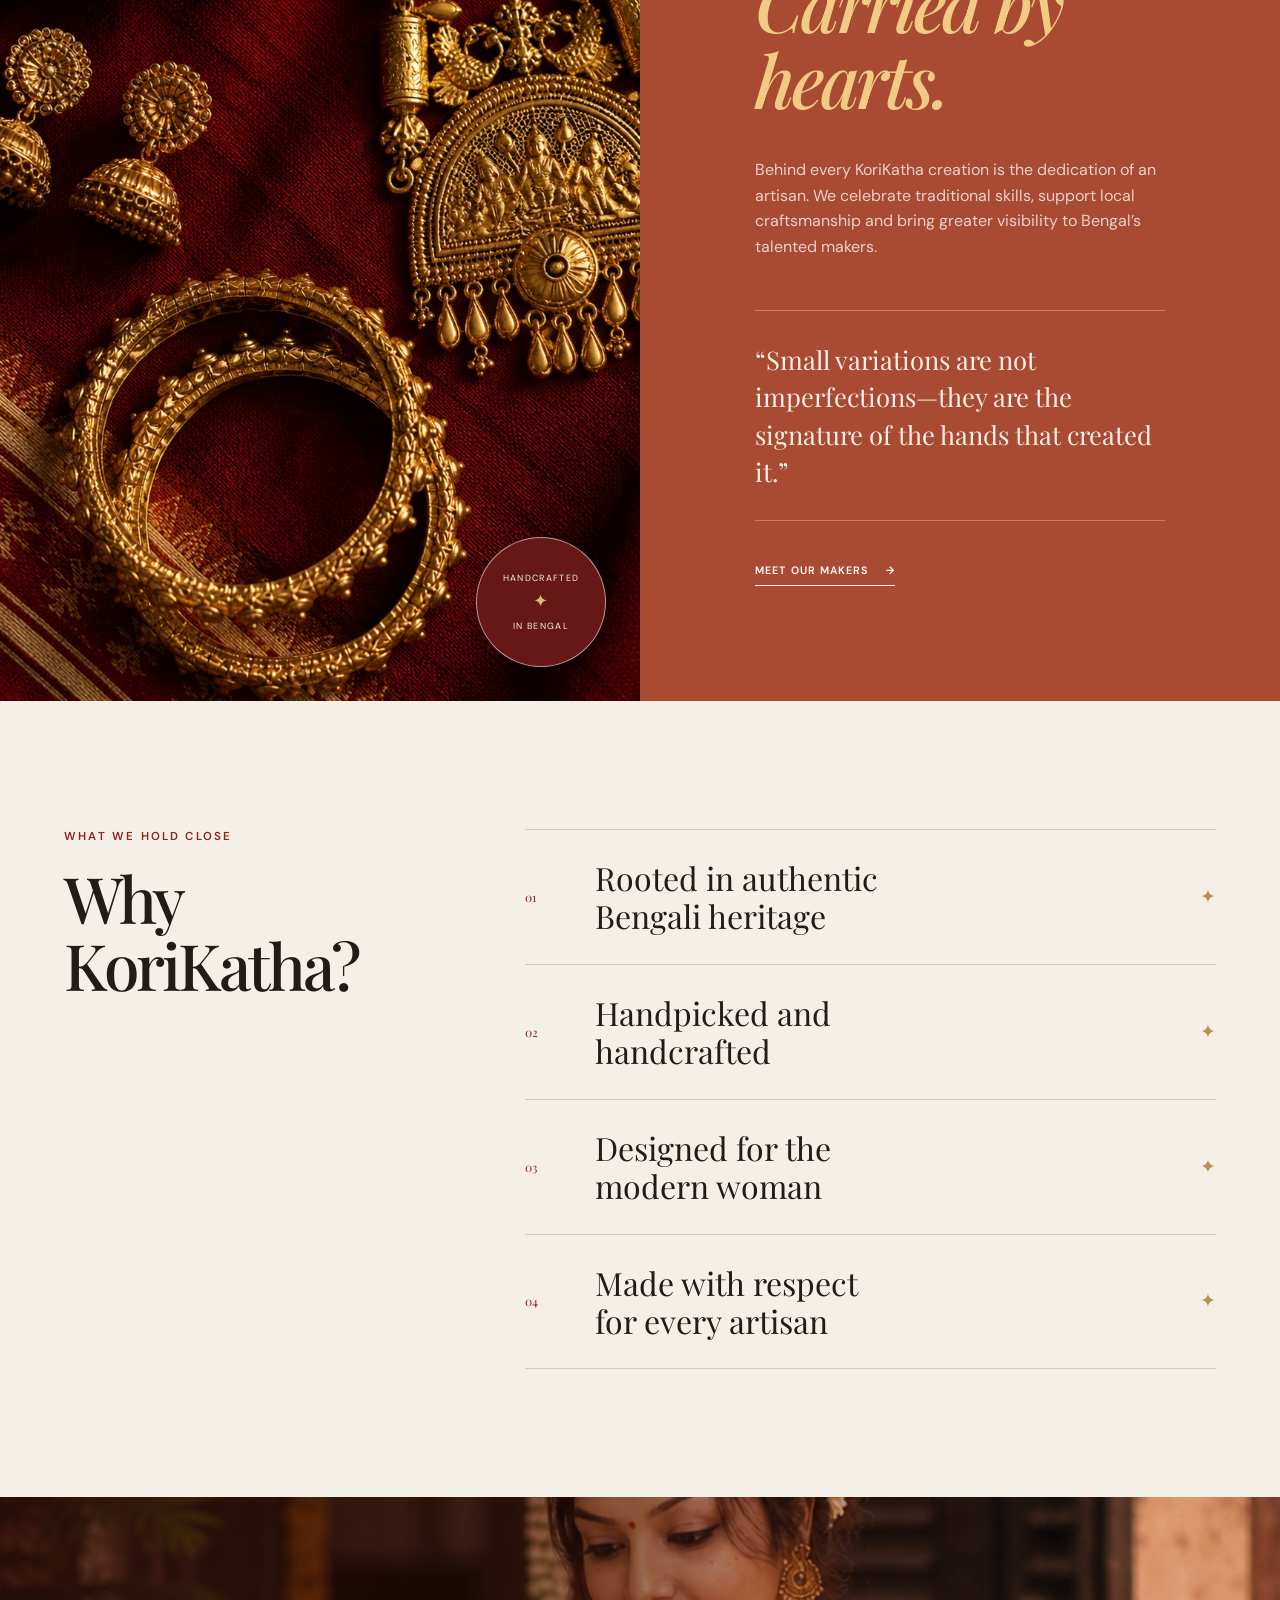
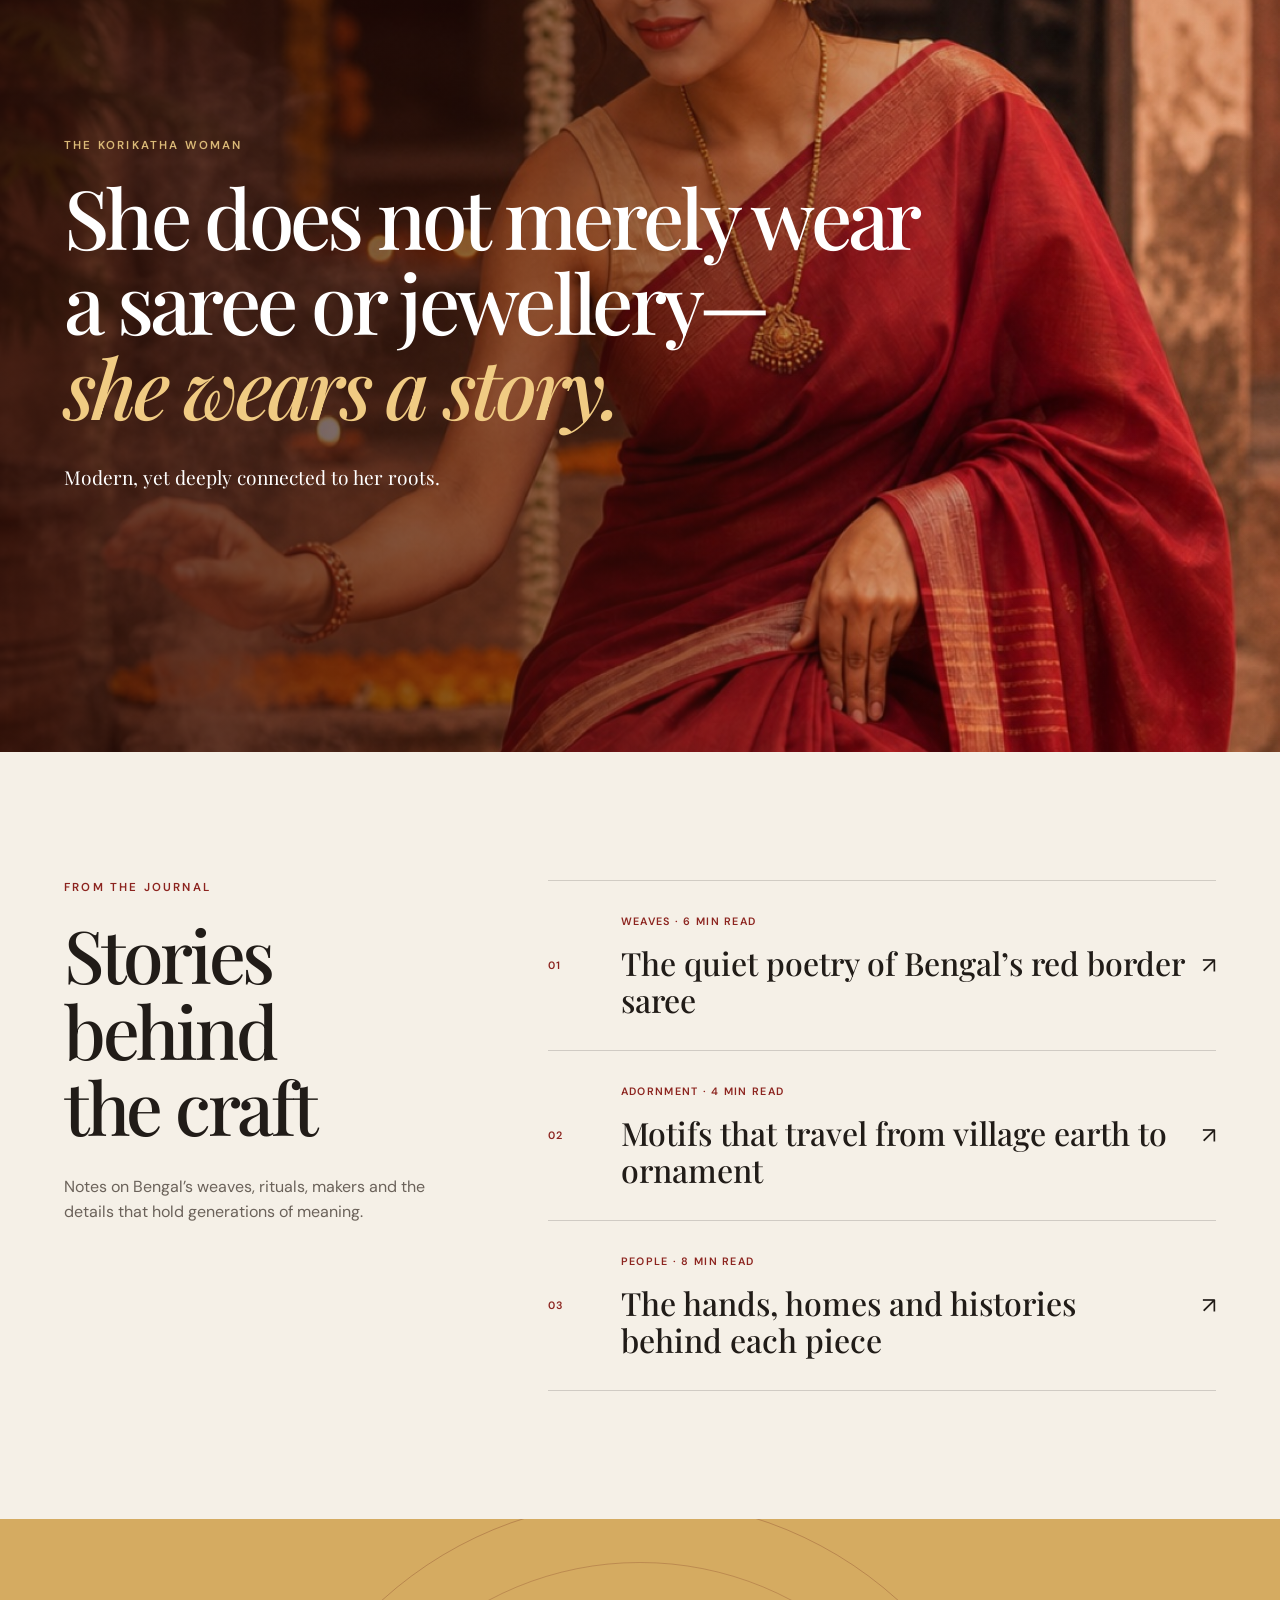
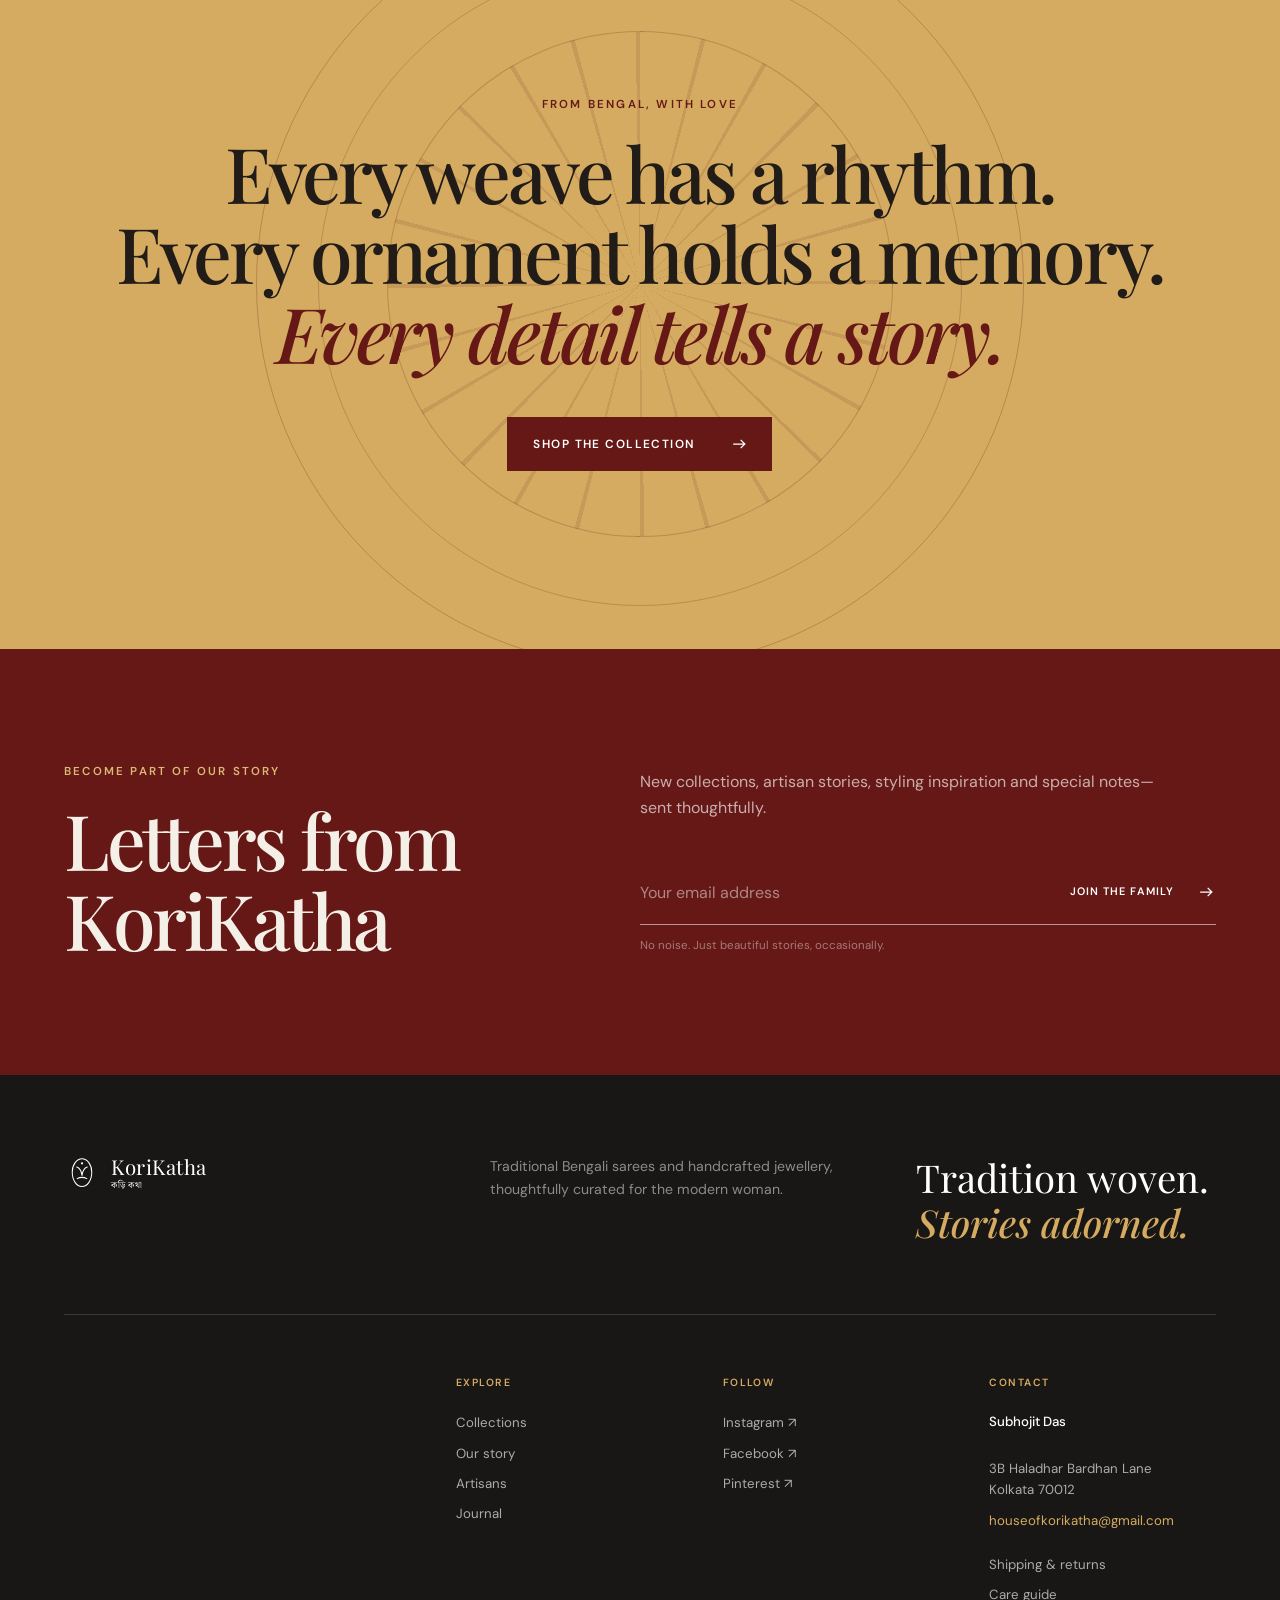
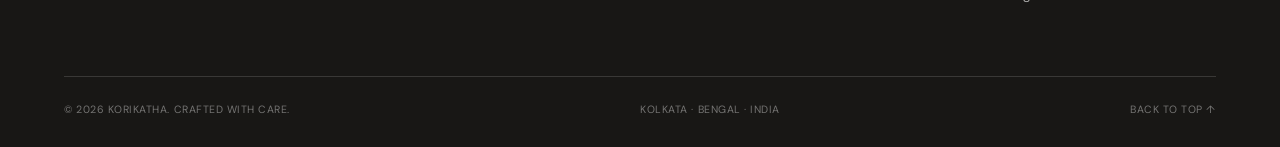
==== commit 095a23f5: "Use family portrait identity in campaign imagery" ====
--- a/index.html
+++ b/index.html
@@ -13,7 +13,7 @@
       property="og:description"
       content="Traditional Bengali sarees and handcrafted jewellery, thoughtfully curated for the modern woman."
     />
-    <meta property="og:image" content="assets/images/hero-kolkata.jpg" />
+    <meta property="og:image" content="assets/images/hero-kolkata-wife.jpg" />
     <title>KoriKatha — Stories of Bengal</title>
     <link rel="icon" href="assets/favicon.svg" type="image/svg+xml" />
     <link rel="preconnect" href="https://fonts.googleapis.com" />
@@ -79,7 +79,7 @@
       <section class="hero" id="top" aria-labelledby="hero-title">
         <img
           class="hero-image"
-          src="assets/images/hero-kolkata.jpg"
+          src="assets/images/hero-kolkata-wife.jpg"
           alt="A woman in an ivory saree with a vermilion border in a heritage Kolkata courtyard"
           width="1536"
           height="1024"
@@ -166,7 +166,7 @@
 
           <article class="collection-card reveal">
             <button class="collection-media" type="button" data-shop="Festive Edit" aria-label="Preview Festive Edit">
-              <img src="assets/images/collection-festive.jpg" alt="A woman in a crimson saree preparing for a Bengali celebration" width="1122" height="1402" loading="lazy" />
+              <img src="assets/images/collection-festive-wife.jpg" alt="A woman in a crimson saree preparing for a Bengali celebration" width="1122" height="1402" loading="lazy" />
               <span class="collection-index">03</span>
               <span class="collection-arrow" aria-hidden="true">↗</span>
             </button>
@@ -252,7 +252,7 @@
       </section>
 
       <section class="woman" aria-labelledby="woman-title">
-        <img src="assets/images/collection-festive.jpg" alt="A modern Bengali woman wearing a traditional crimson saree" width="1122" height="1402" loading="lazy" />
+        <img src="assets/images/collection-festive-wife.jpg" alt="A modern Bengali woman wearing a traditional crimson saree" width="1122" height="1402" loading="lazy" />
         <div class="woman-overlay"></div>
         <div class="woman-content reveal">
           <p class="eyebrow">The KoriKatha woman</p>
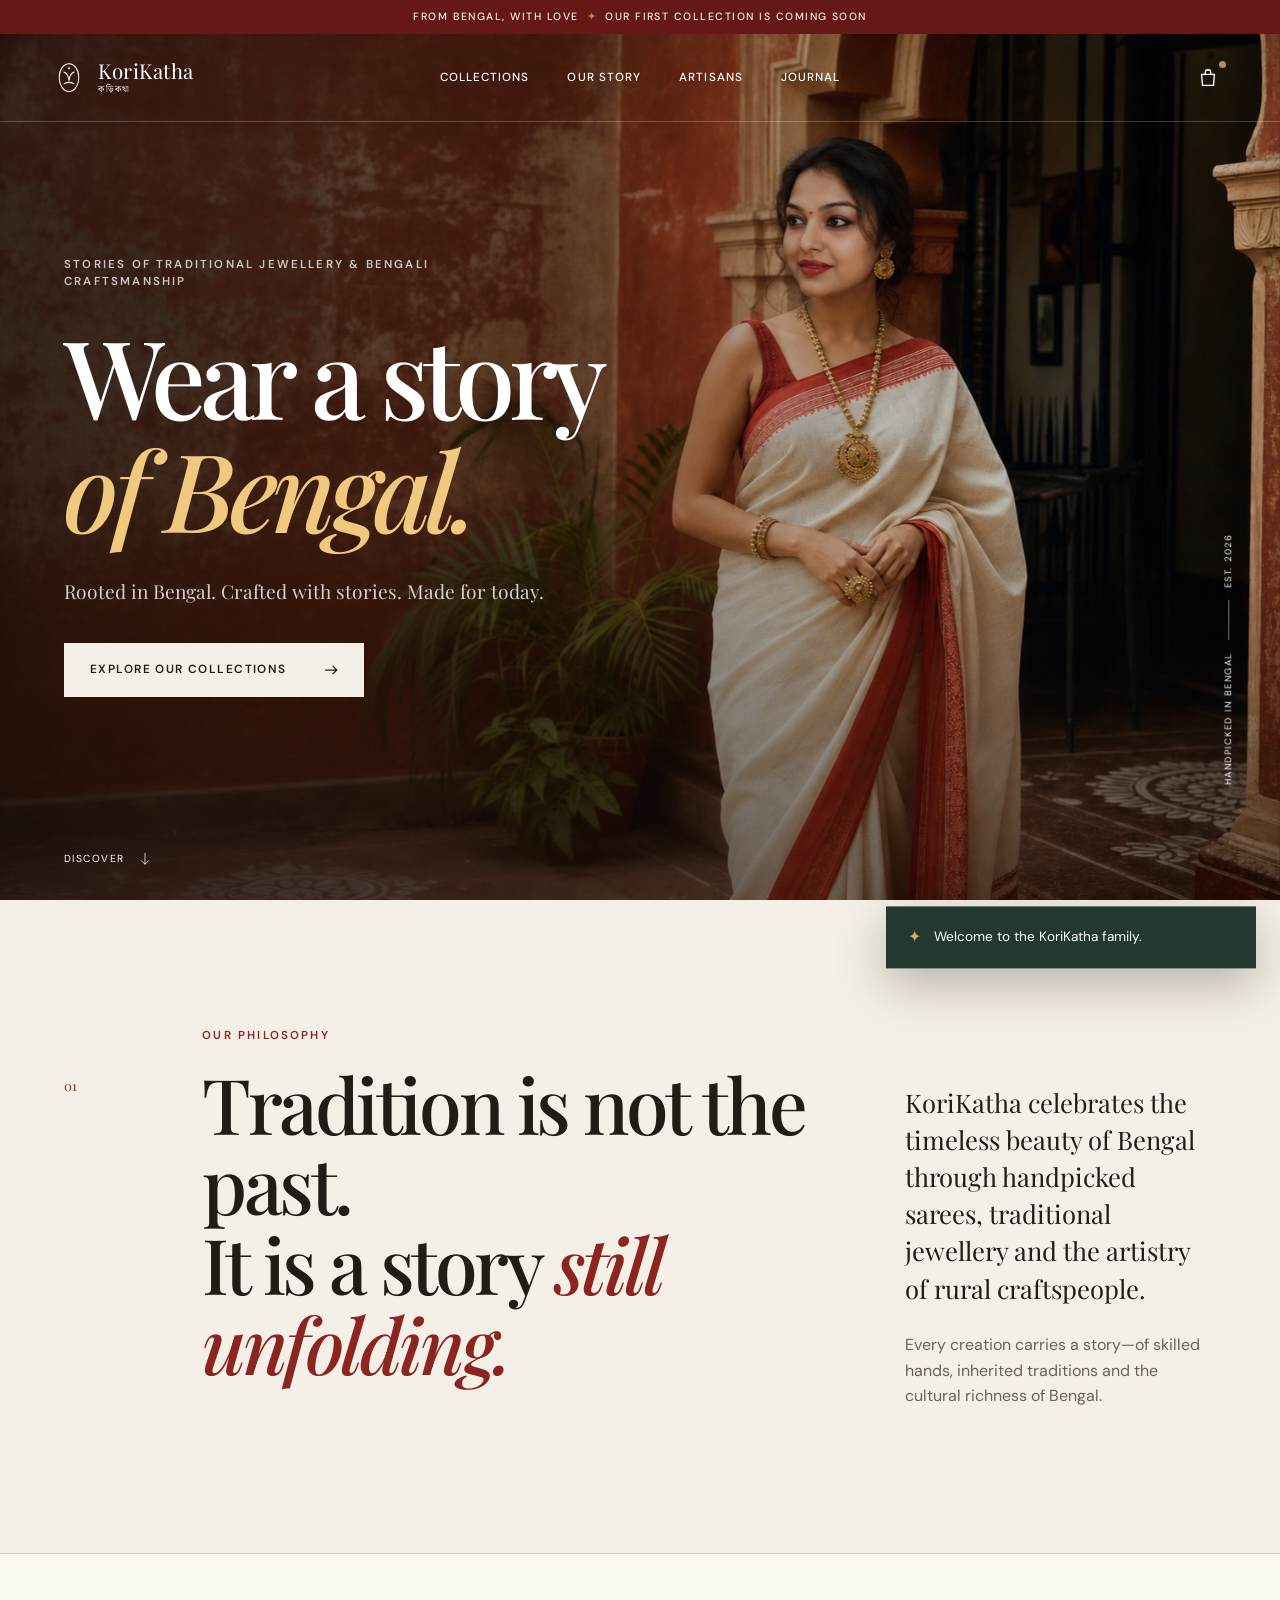
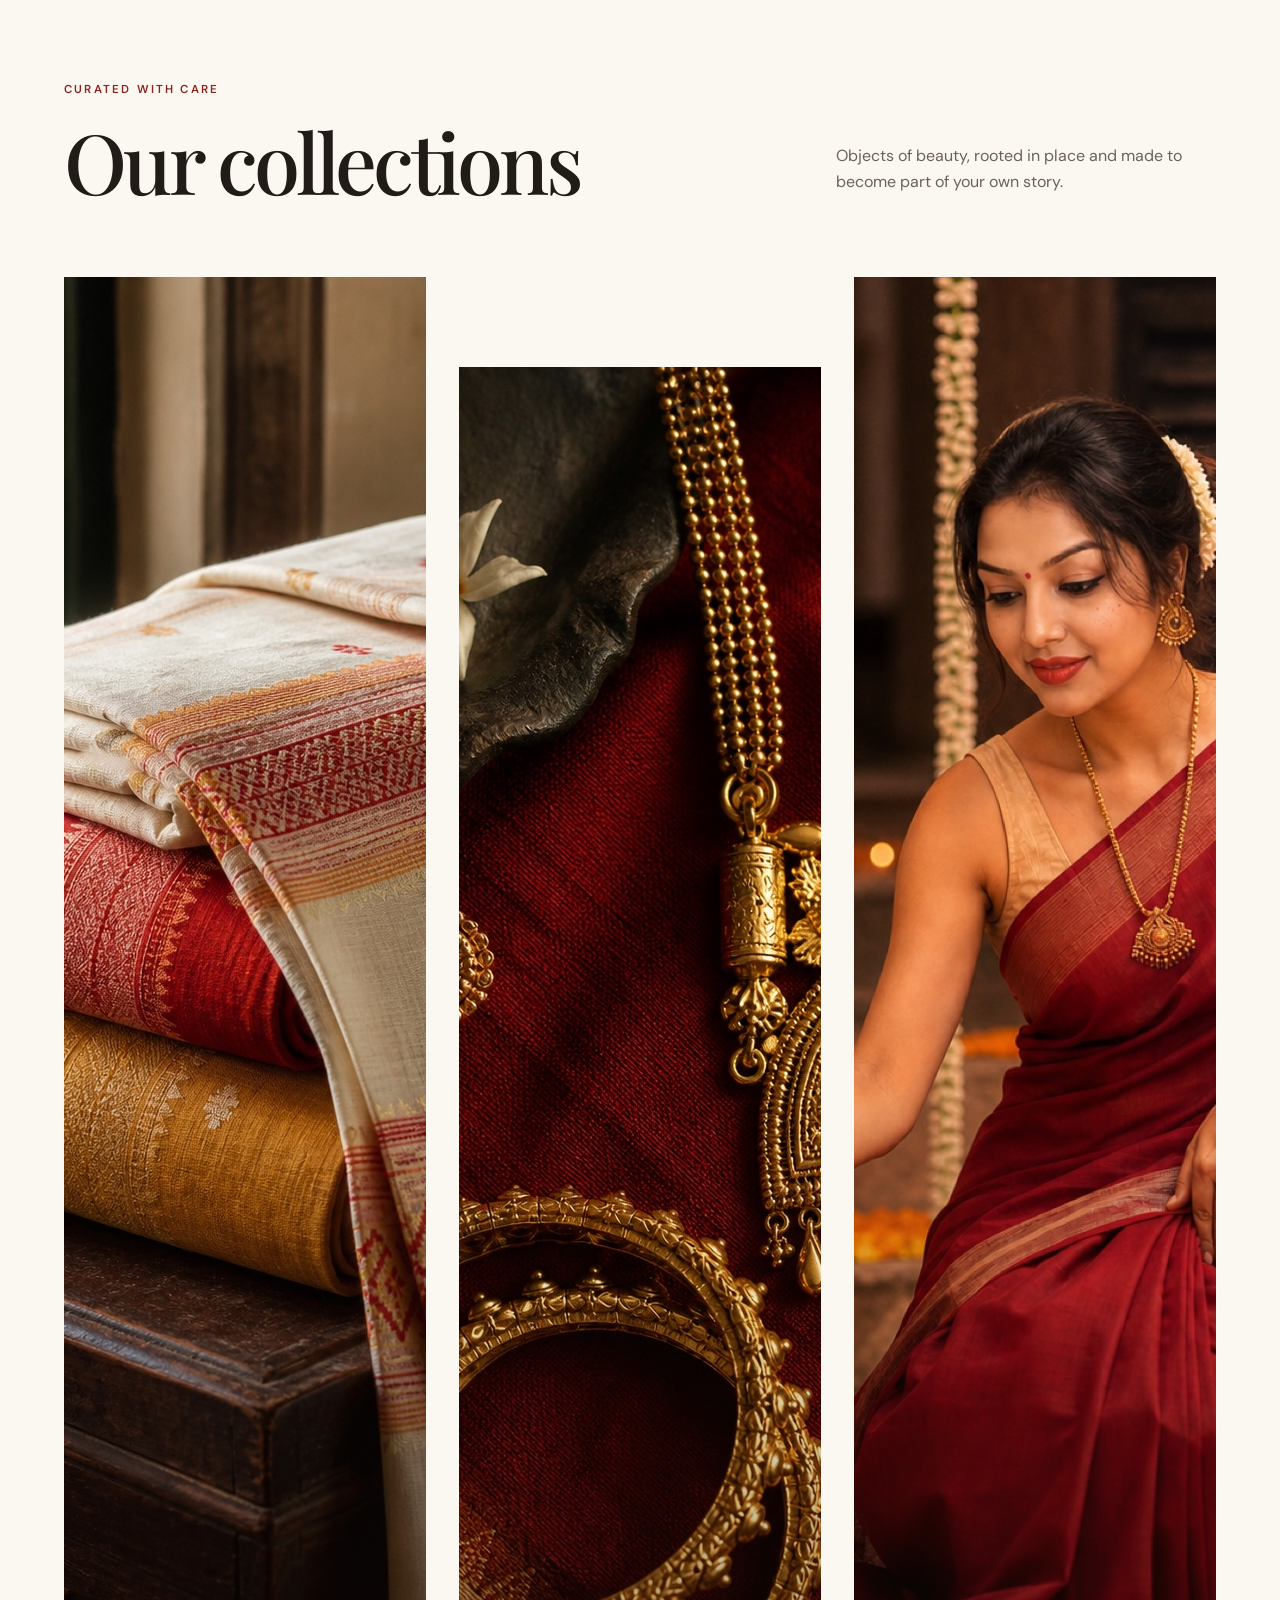
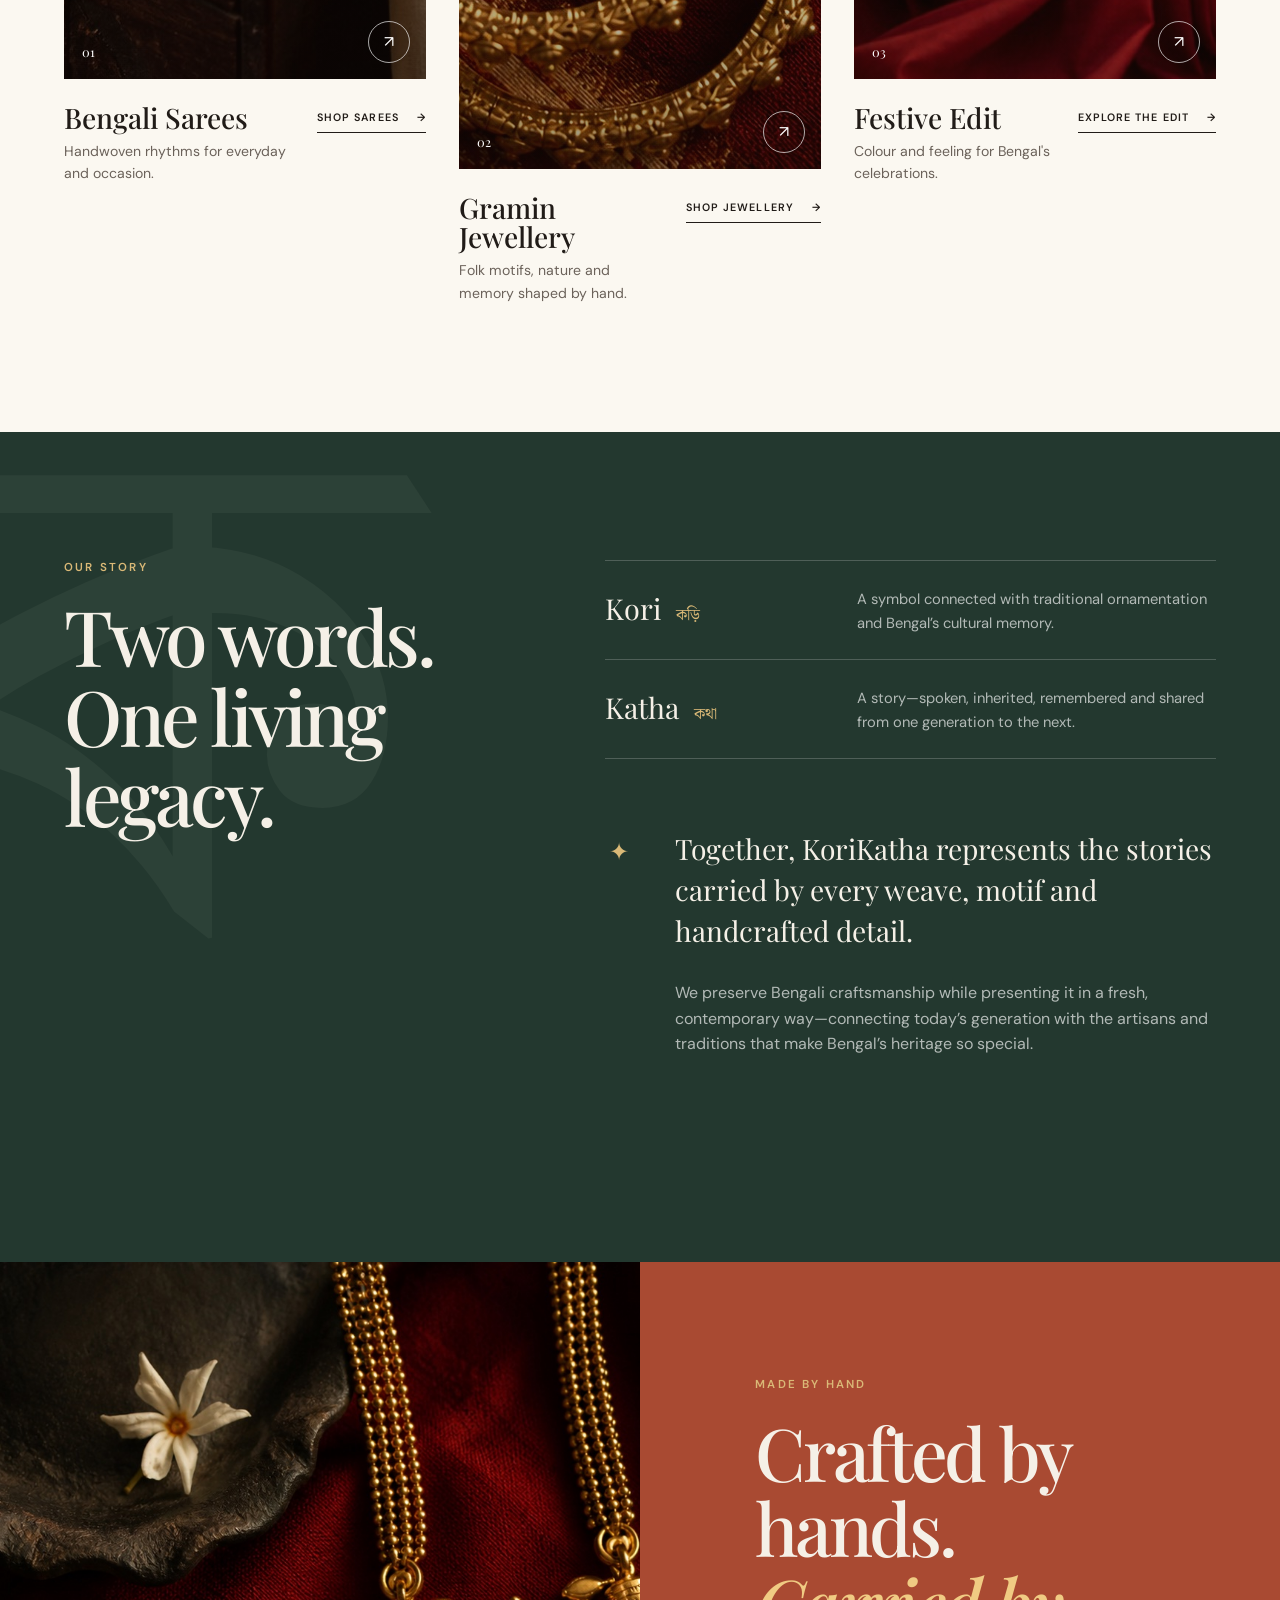
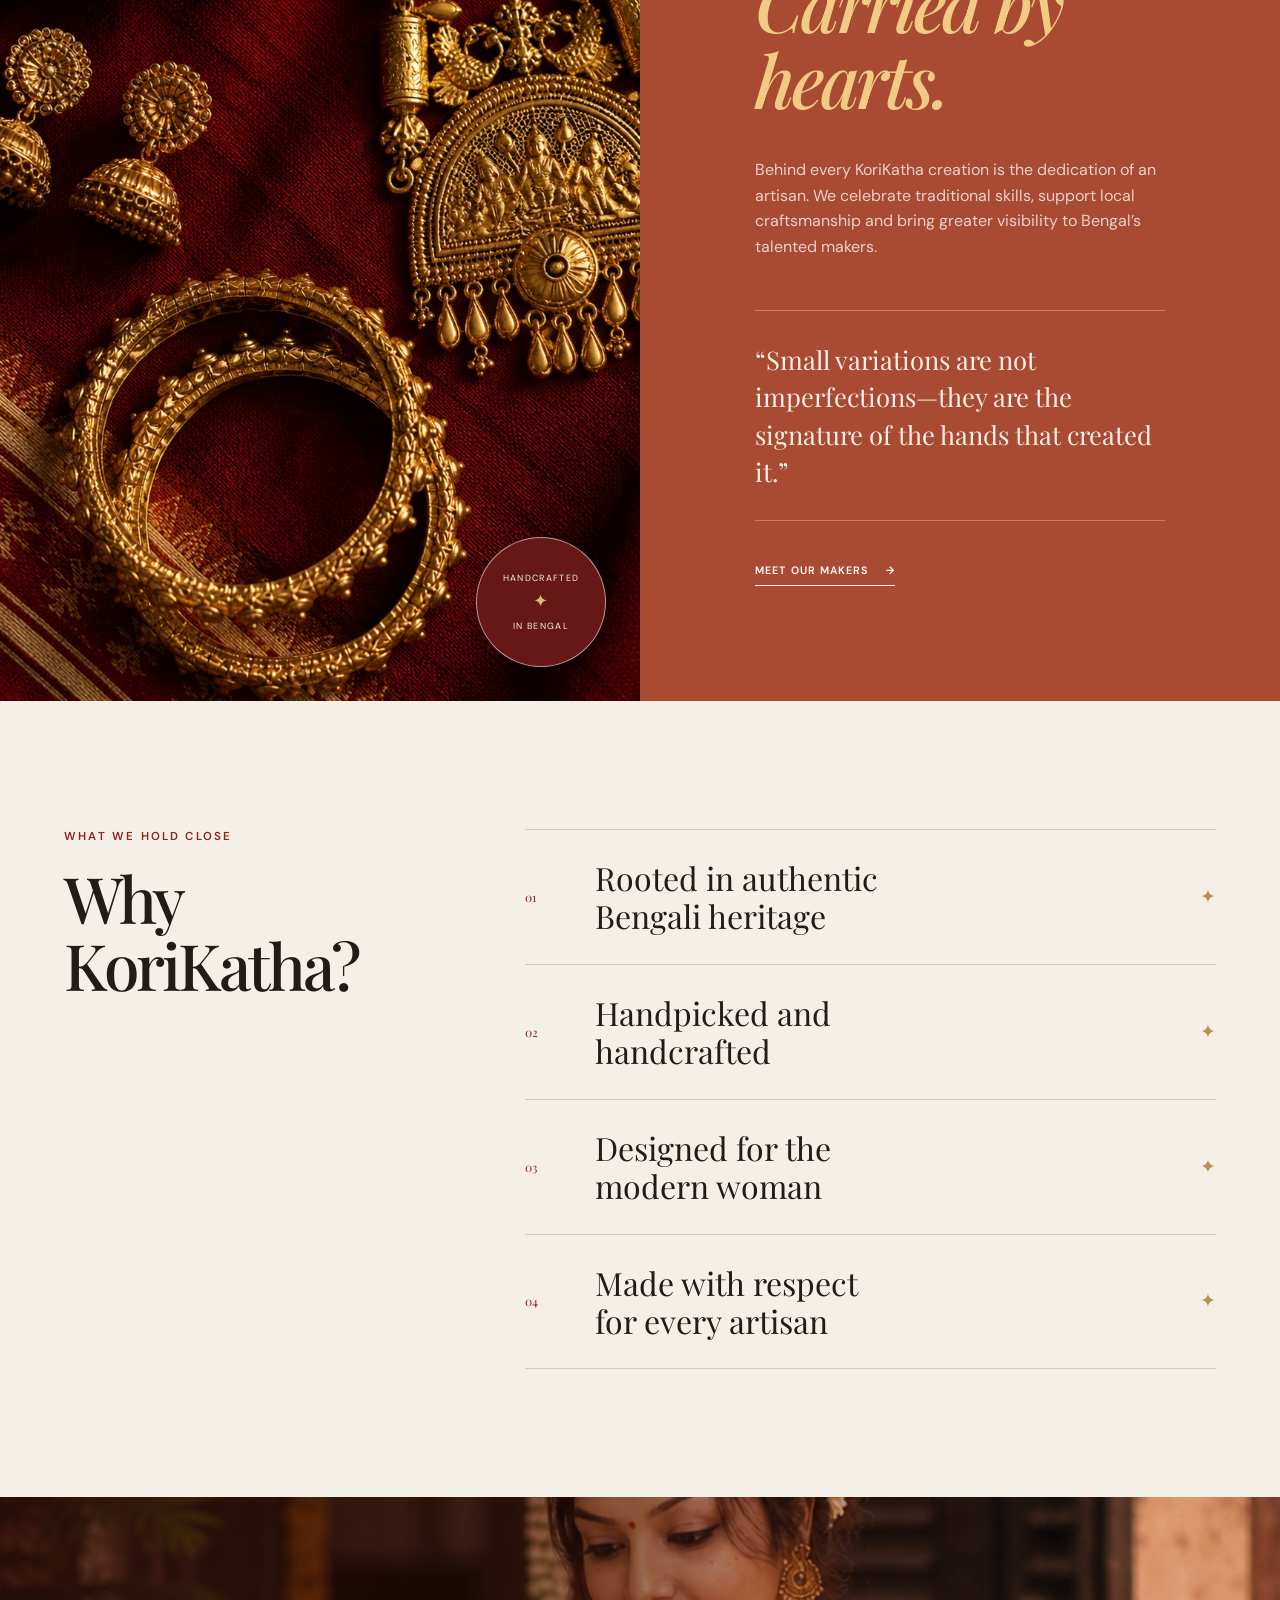
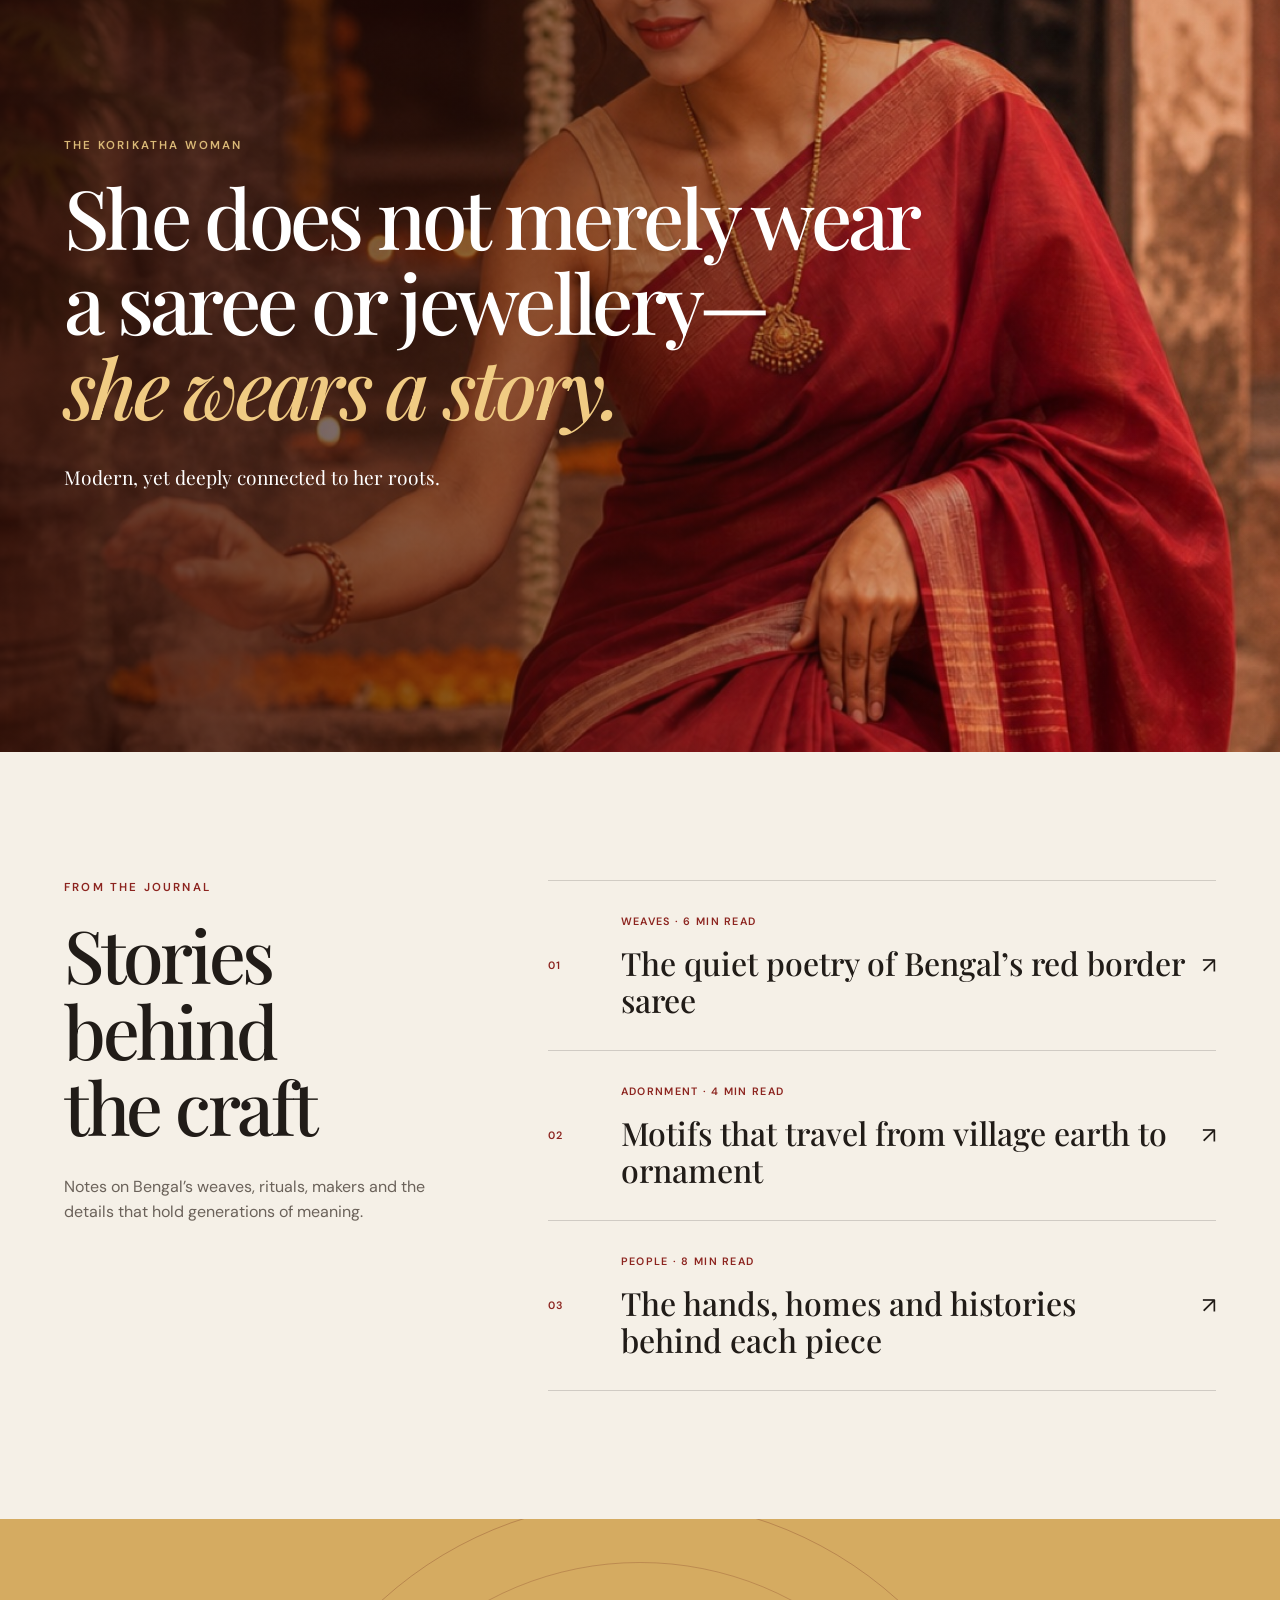
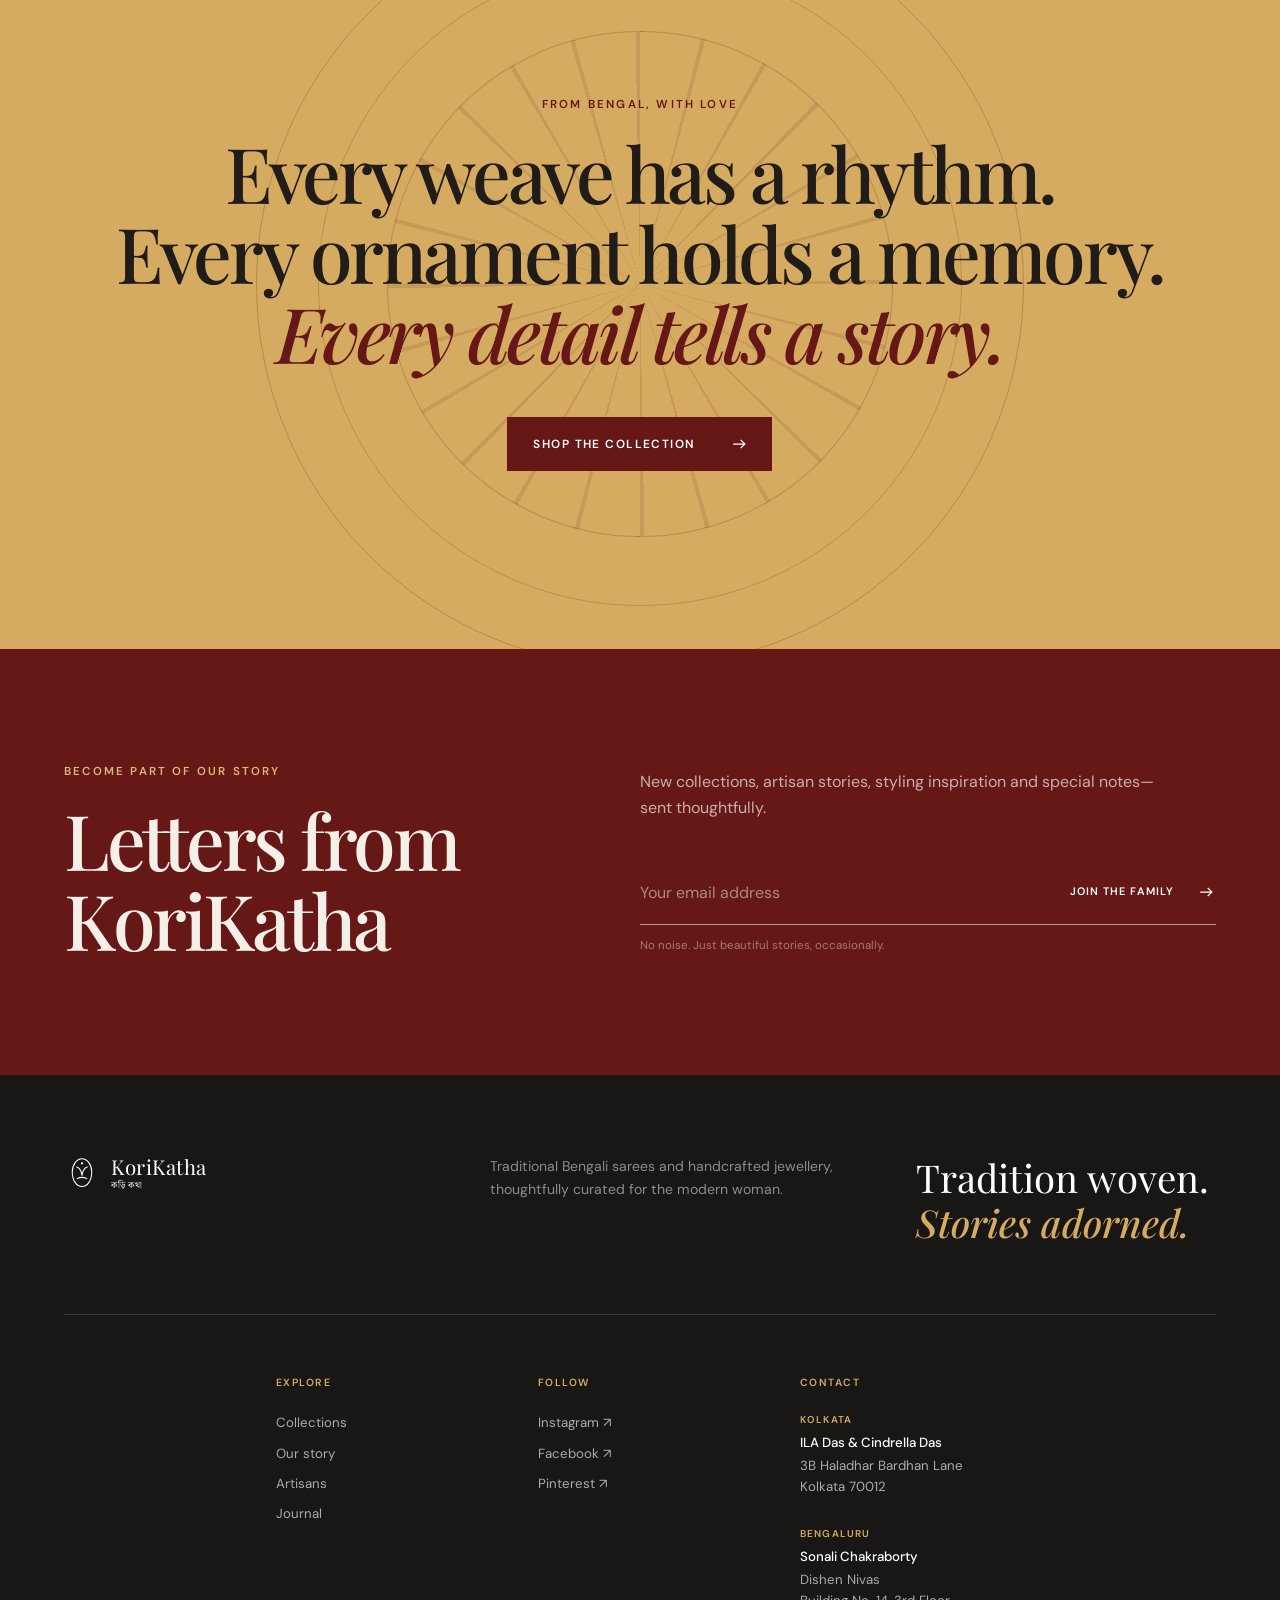
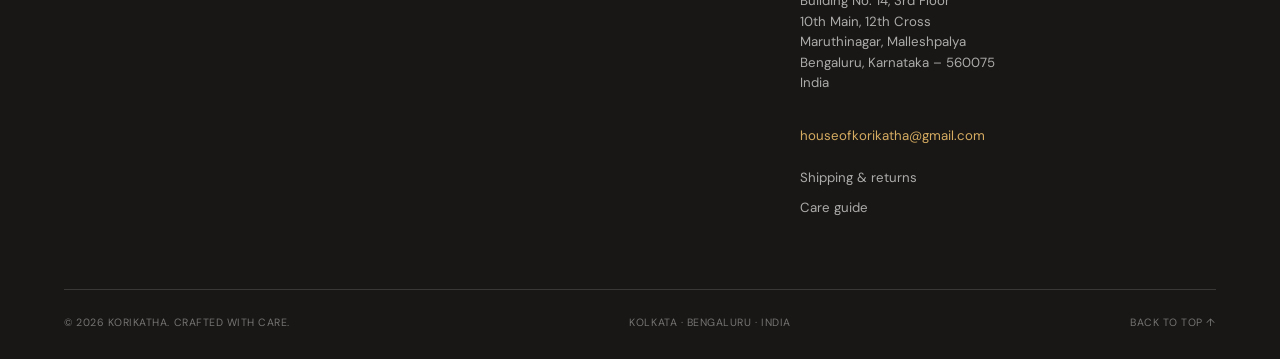
==== commit cb1e086e: "Update Kolkata and Bengaluru contacts" ====
--- a/index.html
+++ b/index.html
@@ -22,7 +22,7 @@
       href="https://fonts.googleapis.com/css2?family=DM+Sans:wght@300;400;500;600&family=Noto+Serif+Bengali:wght@400;500;600&family=Playfair+Display:ital,wght@0,500;0,600;1,500&display=swap"
       rel="stylesheet"
     />
-    <link rel="stylesheet" href="styles.css?v=4" />
+    <link rel="stylesheet" href="styles.css?v=5" />
     <script src="script.js" defer></script>
   </head>
   <body>
@@ -345,18 +345,31 @@
         <div><p>Follow</p><a href="https://www.instagram.com/" target="_blank" rel="noreferrer">Instagram ↗</a><a href="https://www.facebook.com/" target="_blank" rel="noreferrer">Facebook ↗</a><a href="https://www.pinterest.com/" target="_blank" rel="noreferrer">Pinterest ↗</a></div>
         <div class="footer-contact">
           <p>Contact</p>
-          <address>
-            <strong>Subhojit Das</strong><br />
+          <address class="contact-location">
+            <span class="contact-city">Kolkata</span>
+            <strong>ILA Das &amp; Cindrella Das</strong>
             <span>3B Haladhar Bardhan Lane<br />Kolkata 70012</span>
-            <a class="footer-email" href="mailto:houseofkorikatha@gmail.com">houseofkorikatha@gmail.com</a>
           </address>
+          <address class="contact-location">
+            <span class="contact-city">Bengaluru</span>
+            <strong>Sonali Chakraborty</strong>
+            <span>
+              Dishen Nivas<br />
+              Building No. 14, 3rd Floor<br />
+              10th Main, 12th Cross<br />
+              Maruthinagar, Malleshpalya<br />
+              Bengaluru, Karnataka &ndash; 560075<br />
+              India
+            </span>
+          </address>
+          <a class="footer-email" href="mailto:houseofkorikatha@gmail.com">houseofkorikatha@gmail.com</a>
           <a href="#newsletter-title">Shipping &amp; returns</a>
           <a href="#newsletter-title">Care guide</a>
         </div>
       </div>
       <div class="footer-bottom">
         <p>© <span data-year></span> KoriKatha. Crafted with care.</p>
-        <p>Kolkata · Bengal · India</p>
+        <p>Kolkata · Bengaluru · India</p>
         <a href="#top">Back to top ↑</a>
       </div>
     </footer>
--- a/styles.css
+++ b/styles.css
@@ -1150,9 +1150,9 @@
 
 .footer-links {
   display: grid;
-  max-width: 760px;
+  max-width: 940px;
   margin: 60px 0 70px auto;
-  grid-template-columns: repeat(3, 1fr);
+  grid-template-columns: 0.8fr 0.8fr 1.5fr;
   gap: 40px;
 }
 
@@ -1189,6 +1189,19 @@
   gap: 3px;
 }
 
+.footer-contact .contact-location {
+  margin-bottom: 20px;
+}
+
+.contact-city {
+  margin-bottom: 2px;
+  color: #d5ab61;
+  font-size: 0.62rem;
+  font-weight: 600;
+  letter-spacing: 0.12em;
+  text-transform: uppercase;
+}
+
 .footer-contact address strong {
   display: block;
   color: white;
@@ -1196,7 +1209,7 @@
 }
 
 .footer-links .footer-email {
-  margin-top: 7px;
+  margin: 2px 0 12px;
   color: #d5ab61;
   overflow-wrap: anywhere;
 }
@@ -1725,6 +1738,10 @@
     row-gap: 45px;
   }
 
+  .footer-contact {
+    grid-column: 1 / -1;
+  }
+
   .footer-bottom {
     align-items: flex-start;
     flex-direction: column;
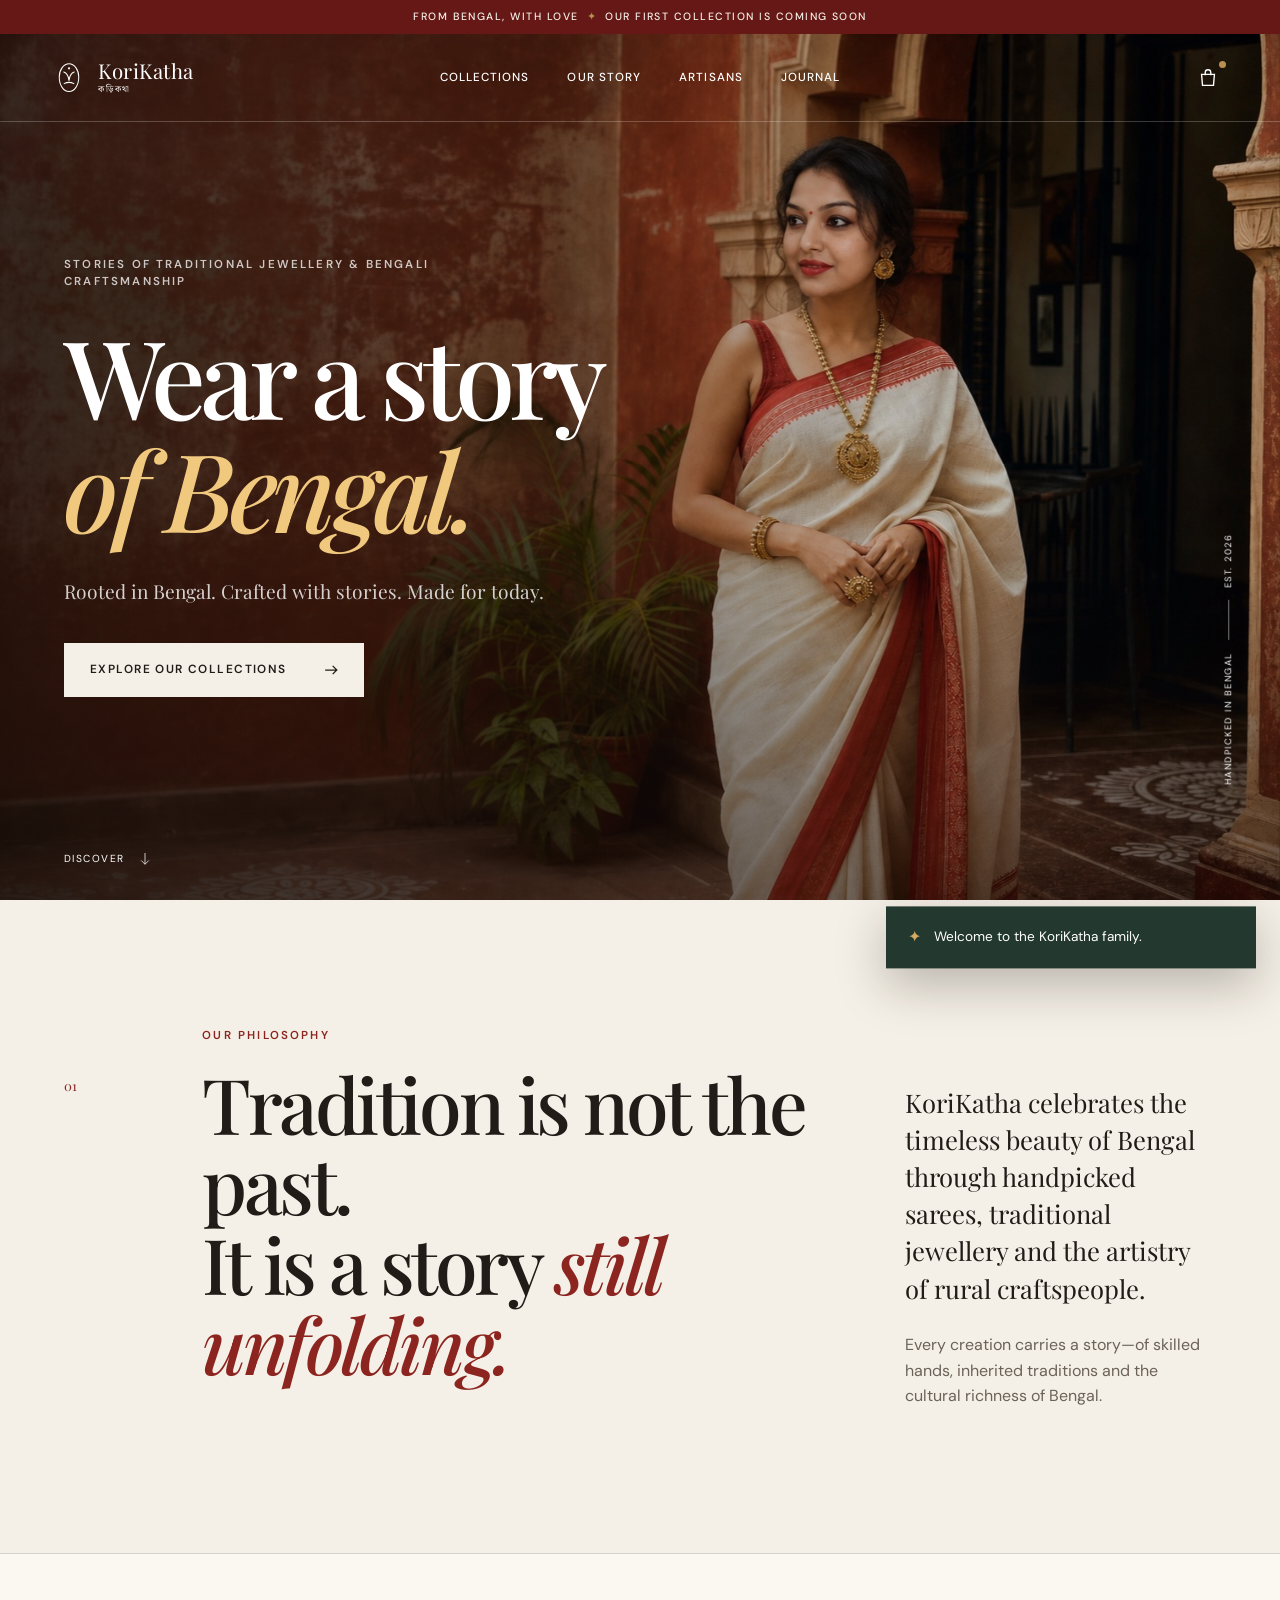
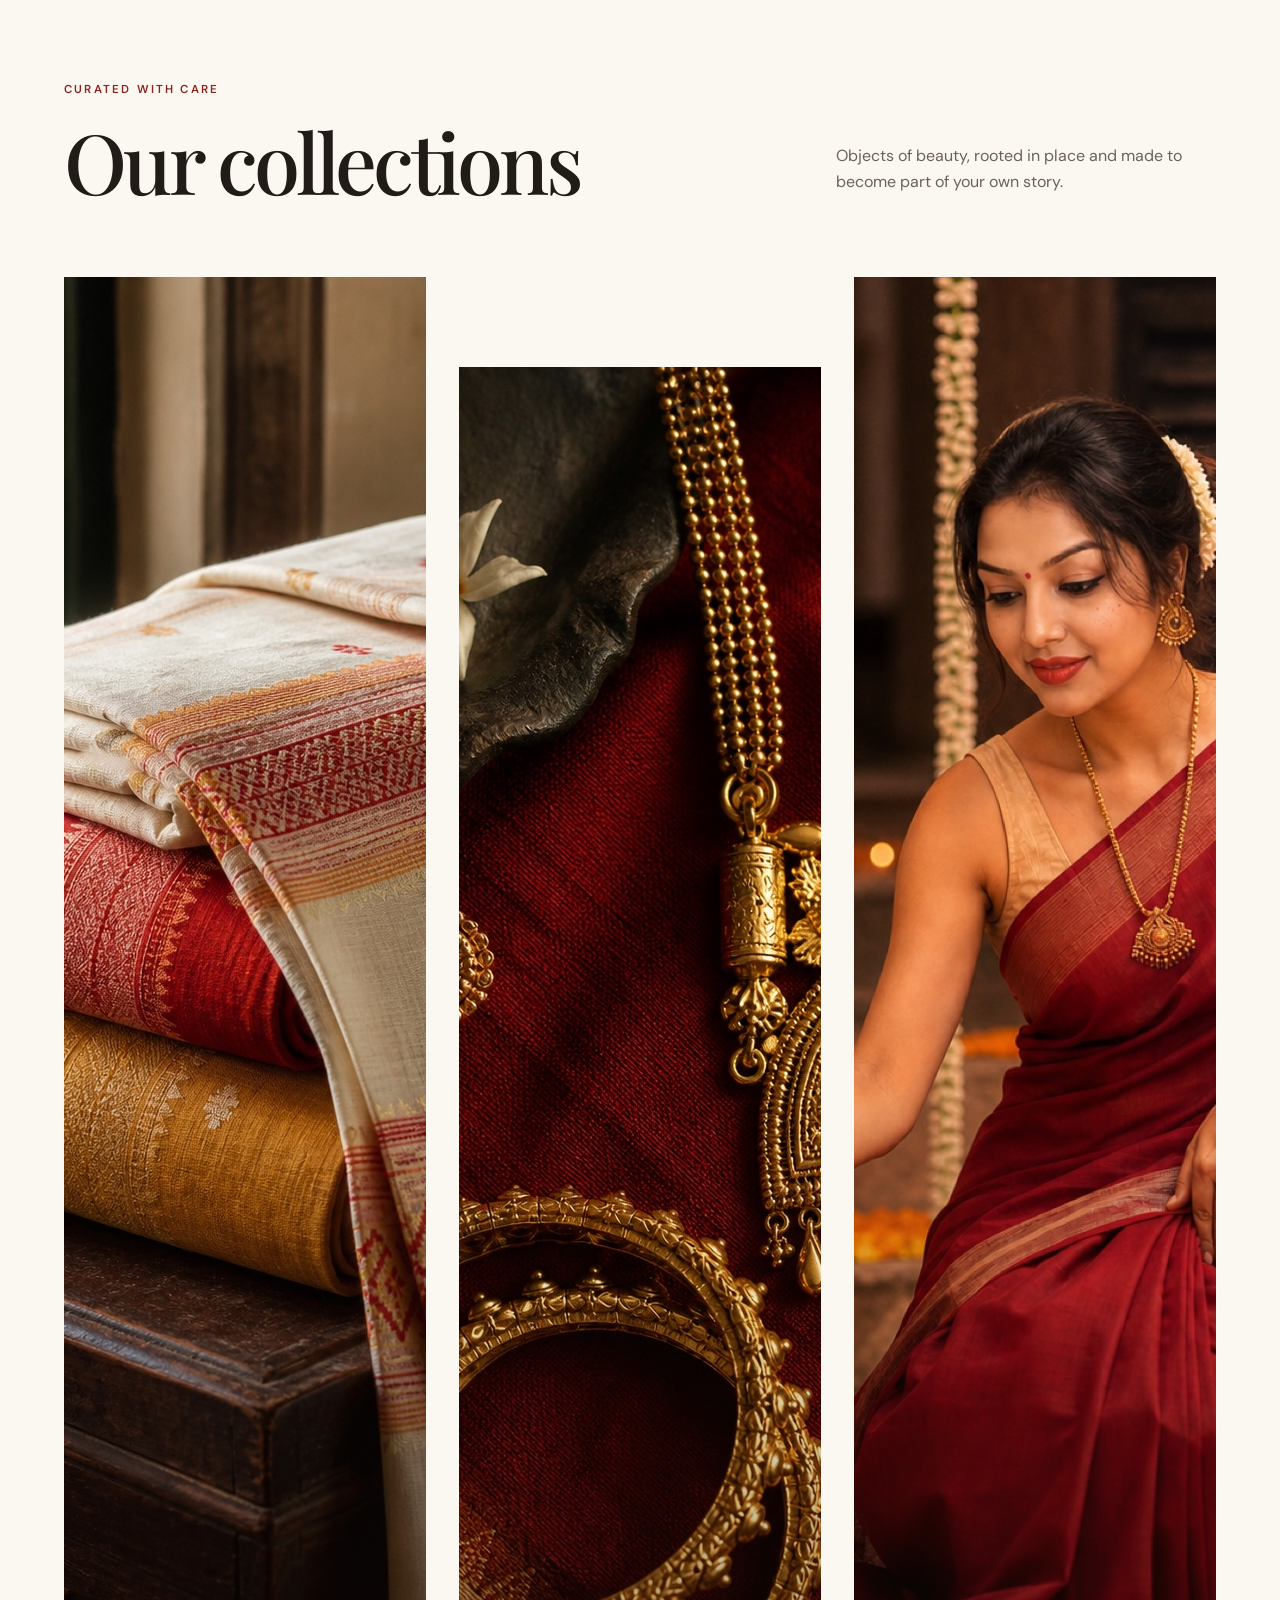
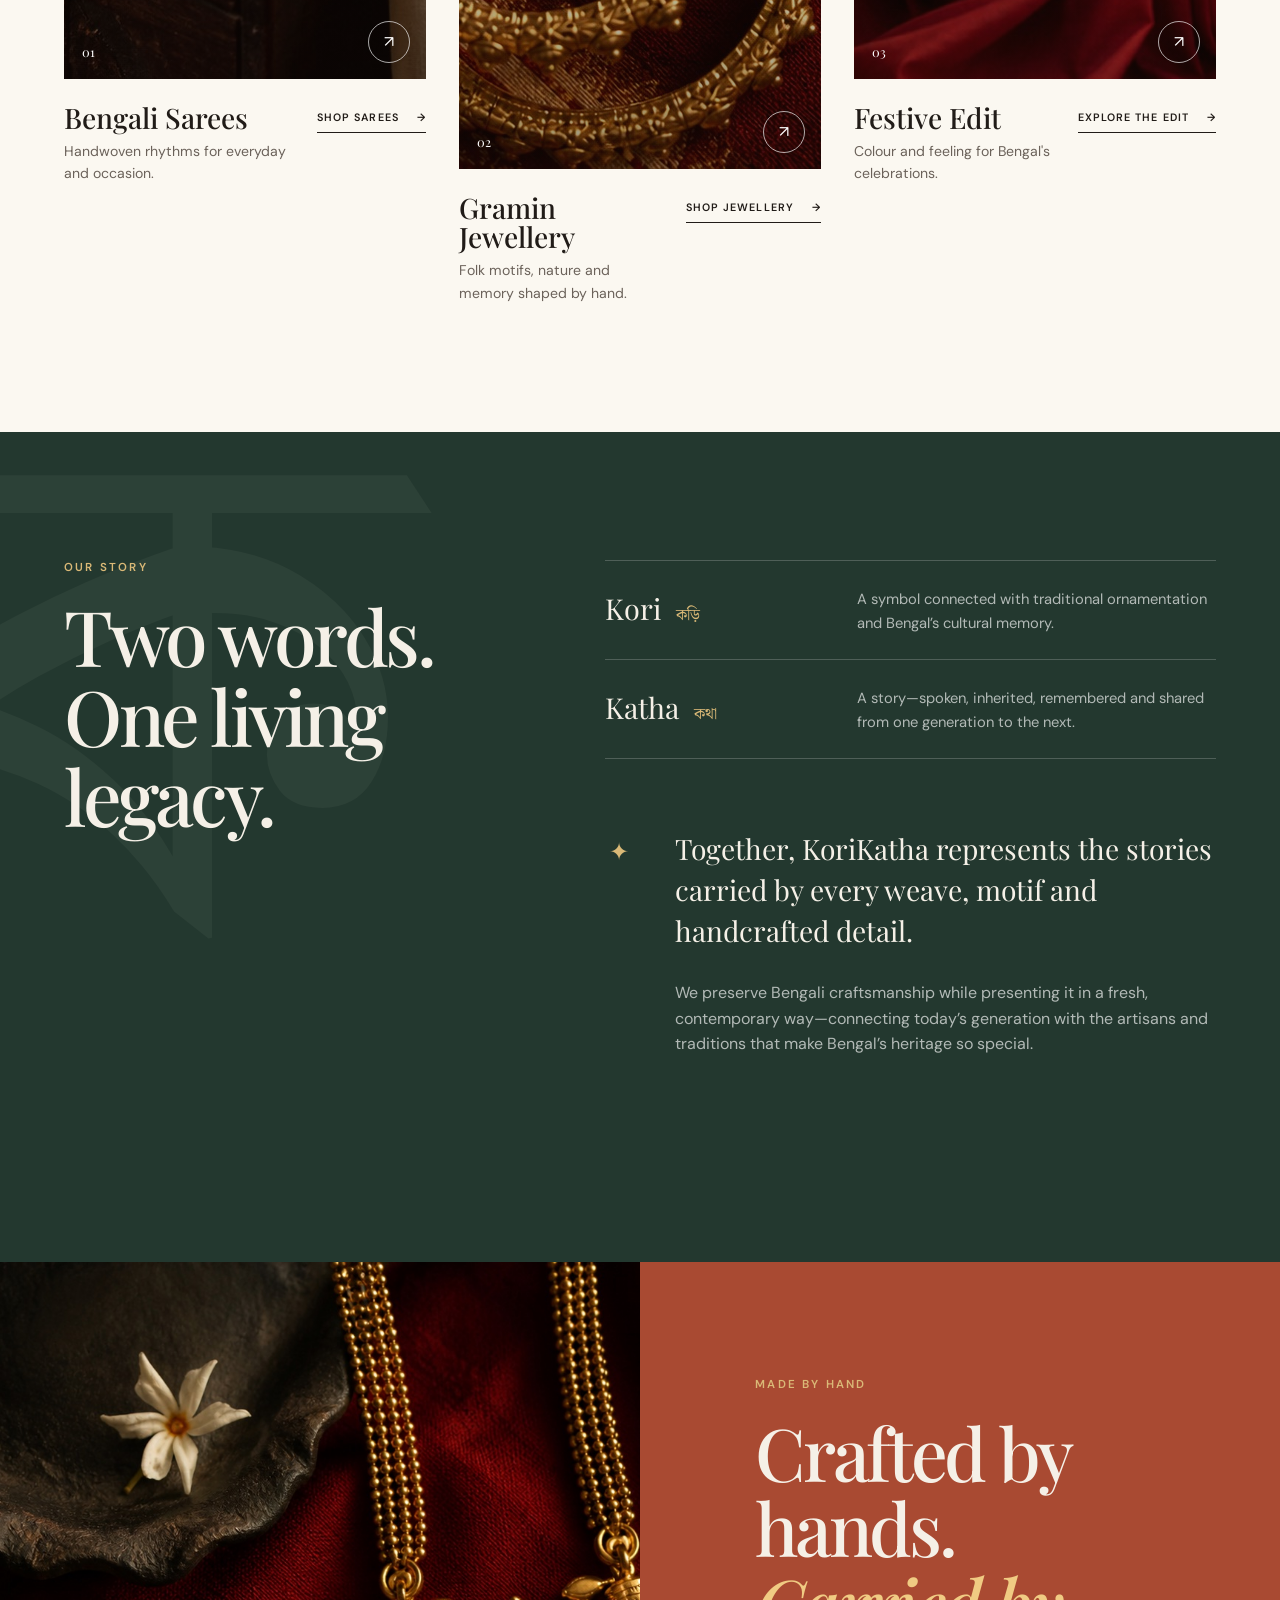
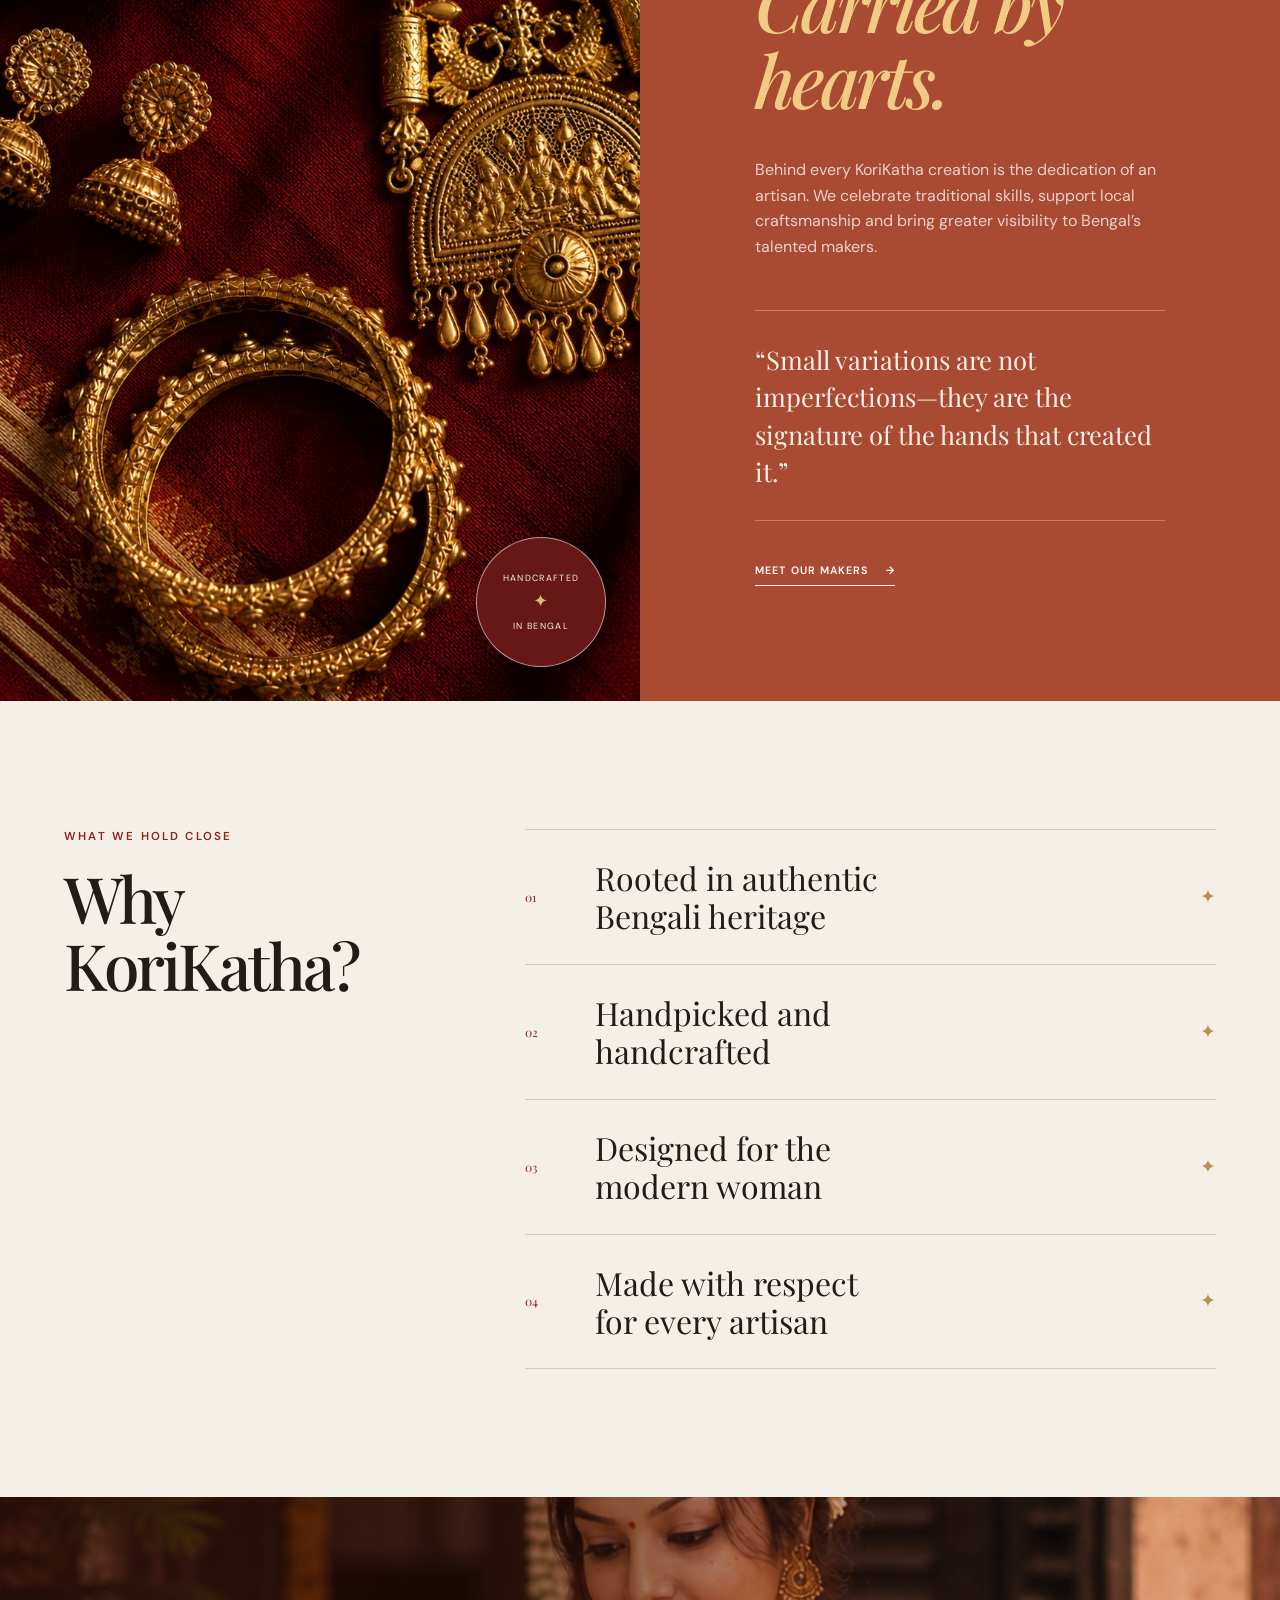
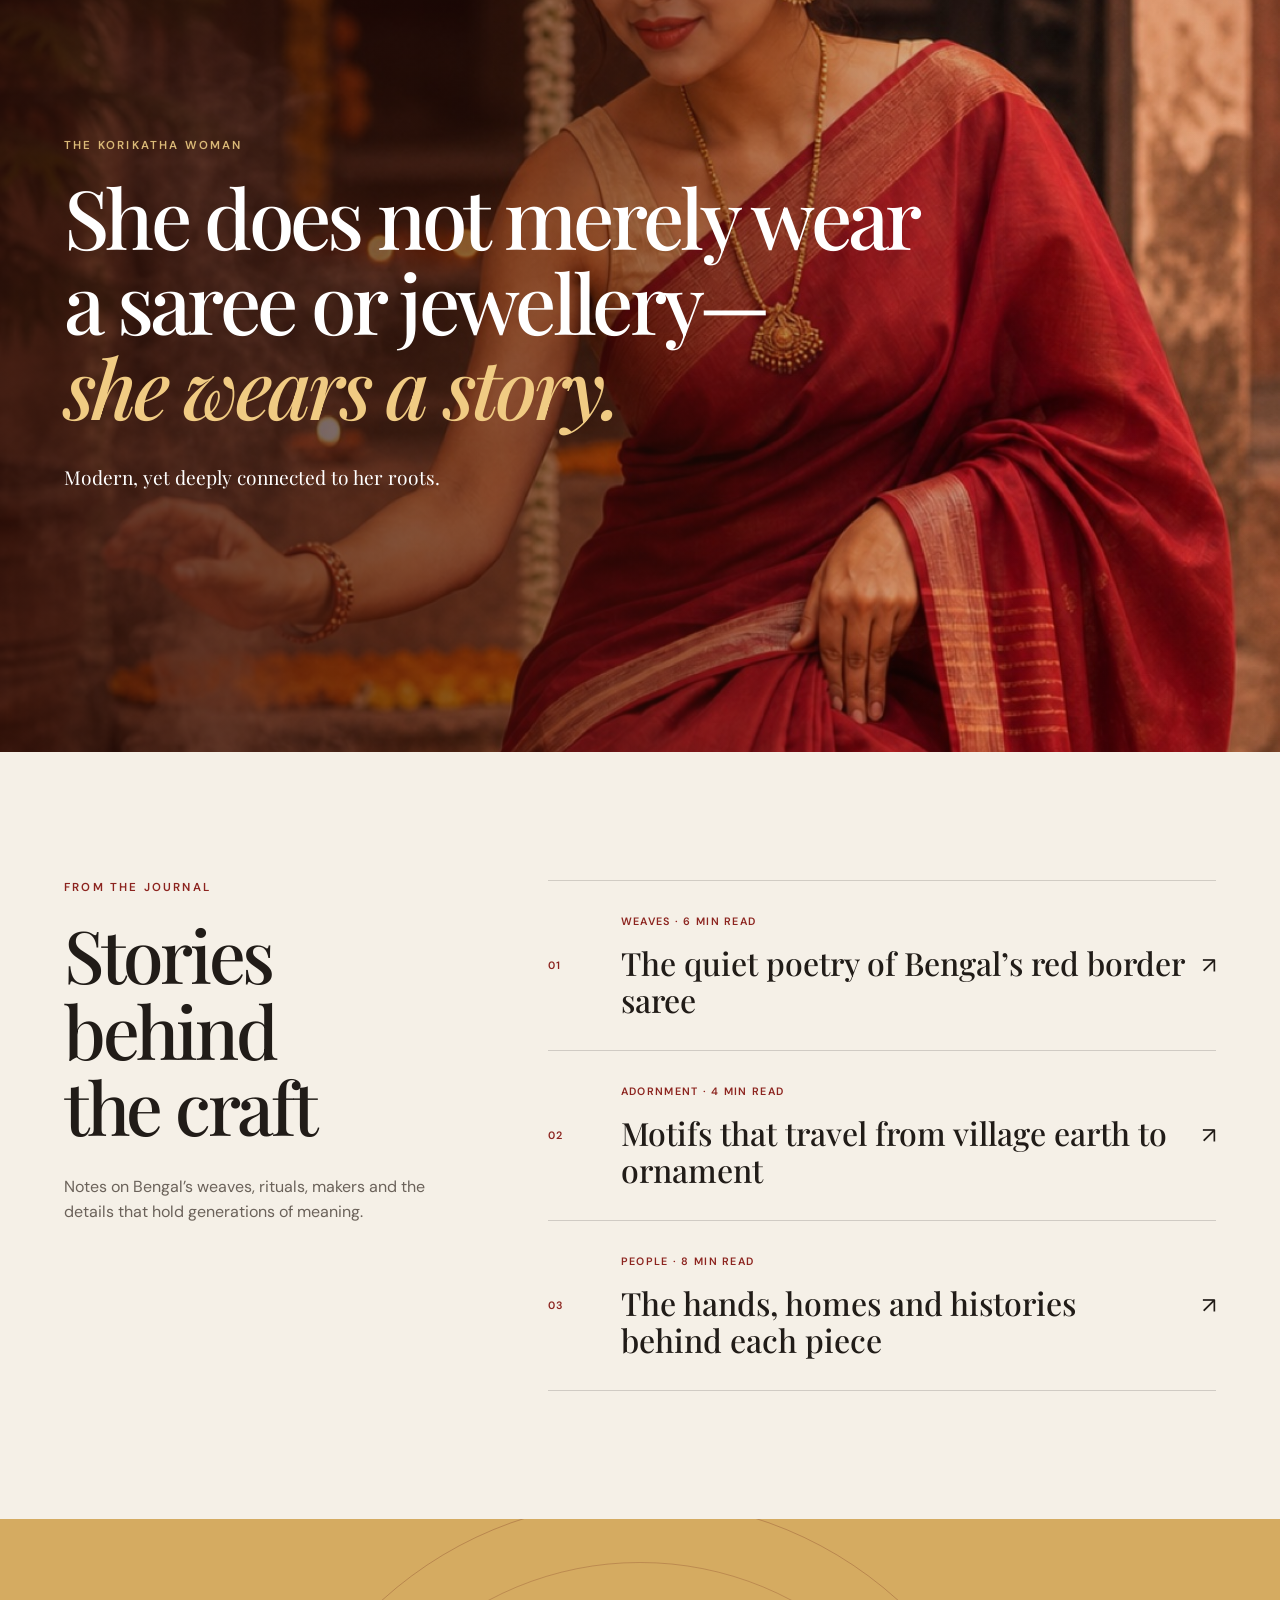
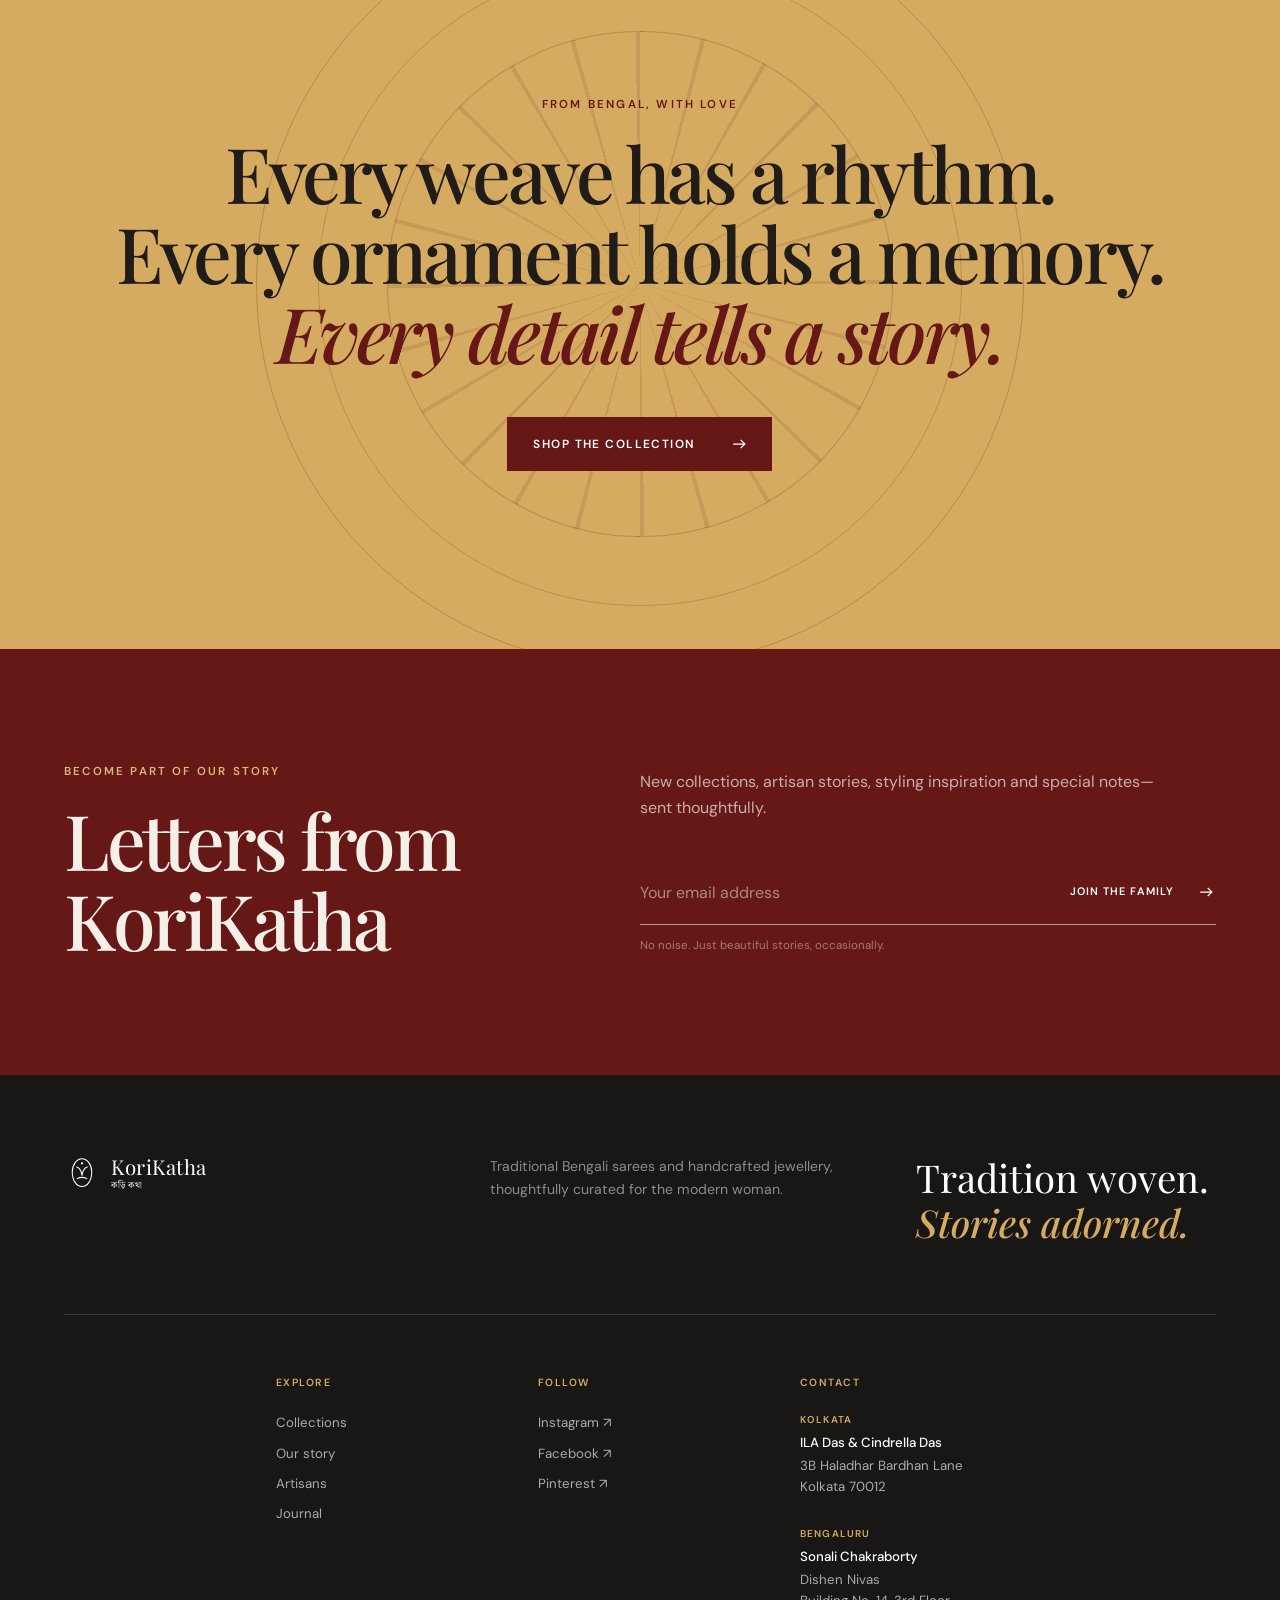
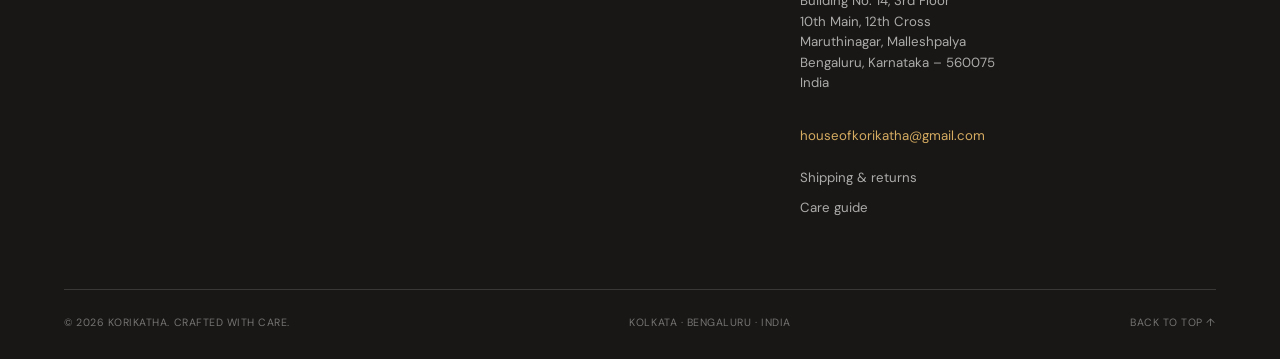
==== commit a71c925a: "Connect forms to email delivery" ====
--- a/index.html
+++ b/index.html
@@ -23,7 +23,7 @@
       rel="stylesheet"
     />
     <link rel="stylesheet" href="styles.css?v=5" />
-    <script src="script.js" defer></script>
+    <script src="script.js?v=2" defer></script>
   </head>
   <body>
     <a class="skip-link" href="#main">Skip to content</a>
@@ -314,7 +314,13 @@
         </div>
         <div class="newsletter-form-wrap">
           <p>New collections, artisan stories, styling inspiration and special notes—sent thoughtfully.</p>
-          <form class="newsletter-form" data-newsletter-form>
+          <form class="newsletter-form" action="https://formsubmit.co/houseofkorikatha@gmail.com" method="POST" data-newsletter-form>
+            <input type="hidden" name="_subject" value="New KoriKatha newsletter signup" />
+            <input type="hidden" name="_template" value="table" />
+            <input type="hidden" name="_captcha" value="false" />
+            <input type="hidden" name="_url" value="https://dassubhojit-web.github.io/korikatha/" />
+            <input type="hidden" name="_next" value="https://dassubhojit-web.github.io/korikatha/?subscribed=true#newsletter-title" />
+            <input class="form-honeypot" type="text" name="_honey" tabindex="-1" autocomplete="off" aria-hidden="true" />
             <label class="sr-only" for="email">Email address</label>
             <input id="email" name="email" type="email" placeholder="Your email address" autocomplete="email" required />
             <button type="submit" aria-label="Join the KoriKatha family">
@@ -380,7 +386,13 @@
       <p class="eyebrow">A new chapter begins soon</p>
       <h2 id="dialog-title" data-dialog-title>The KoriKatha collection</h2>
       <p>We’re putting the finishing touches on our first edit. Join the family and be the first to know when it arrives.</p>
-      <form class="dialog-form" data-dialog-form>
+      <form class="dialog-form" action="https://formsubmit.co/houseofkorikatha@gmail.com" method="POST" data-dialog-form>
+        <input type="hidden" name="_subject" value="New KoriKatha collection enquiry" />
+        <input type="hidden" name="_template" value="table" />
+        <input type="hidden" name="_captcha" value="false" />
+        <input type="hidden" name="_url" value="https://dassubhojit-web.github.io/korikatha/" />
+        <input type="hidden" name="_next" value="https://dassubhojit-web.github.io/korikatha/?subscribed=true#newsletter-title" />
+        <input class="form-honeypot" type="text" name="_honey" tabindex="-1" autocomplete="off" aria-hidden="true" />
         <label class="sr-only" for="preview-email">Email address</label>
         <input id="preview-email" name="email" type="email" placeholder="Your email address" autocomplete="email" required />
         <button class="button button-dark" type="submit">Keep me posted <span>→</span></button>
--- a/styles.css
+++ b/styles.css
@@ -1111,6 +1111,21 @@
   font-size: 0.72rem;
 }
 
+.form-honeypot {
+  position: absolute !important;
+  left: -10000px !important;
+  width: 1px !important;
+  height: 1px !important;
+  opacity: 0 !important;
+  pointer-events: none !important;
+}
+
+.newsletter-form button:disabled,
+.dialog-form button:disabled {
+  opacity: 0.55;
+  cursor: wait;
+}
+
 .site-footer {
   padding: 80px 5vw 28px;
   color: #d7d1c7;
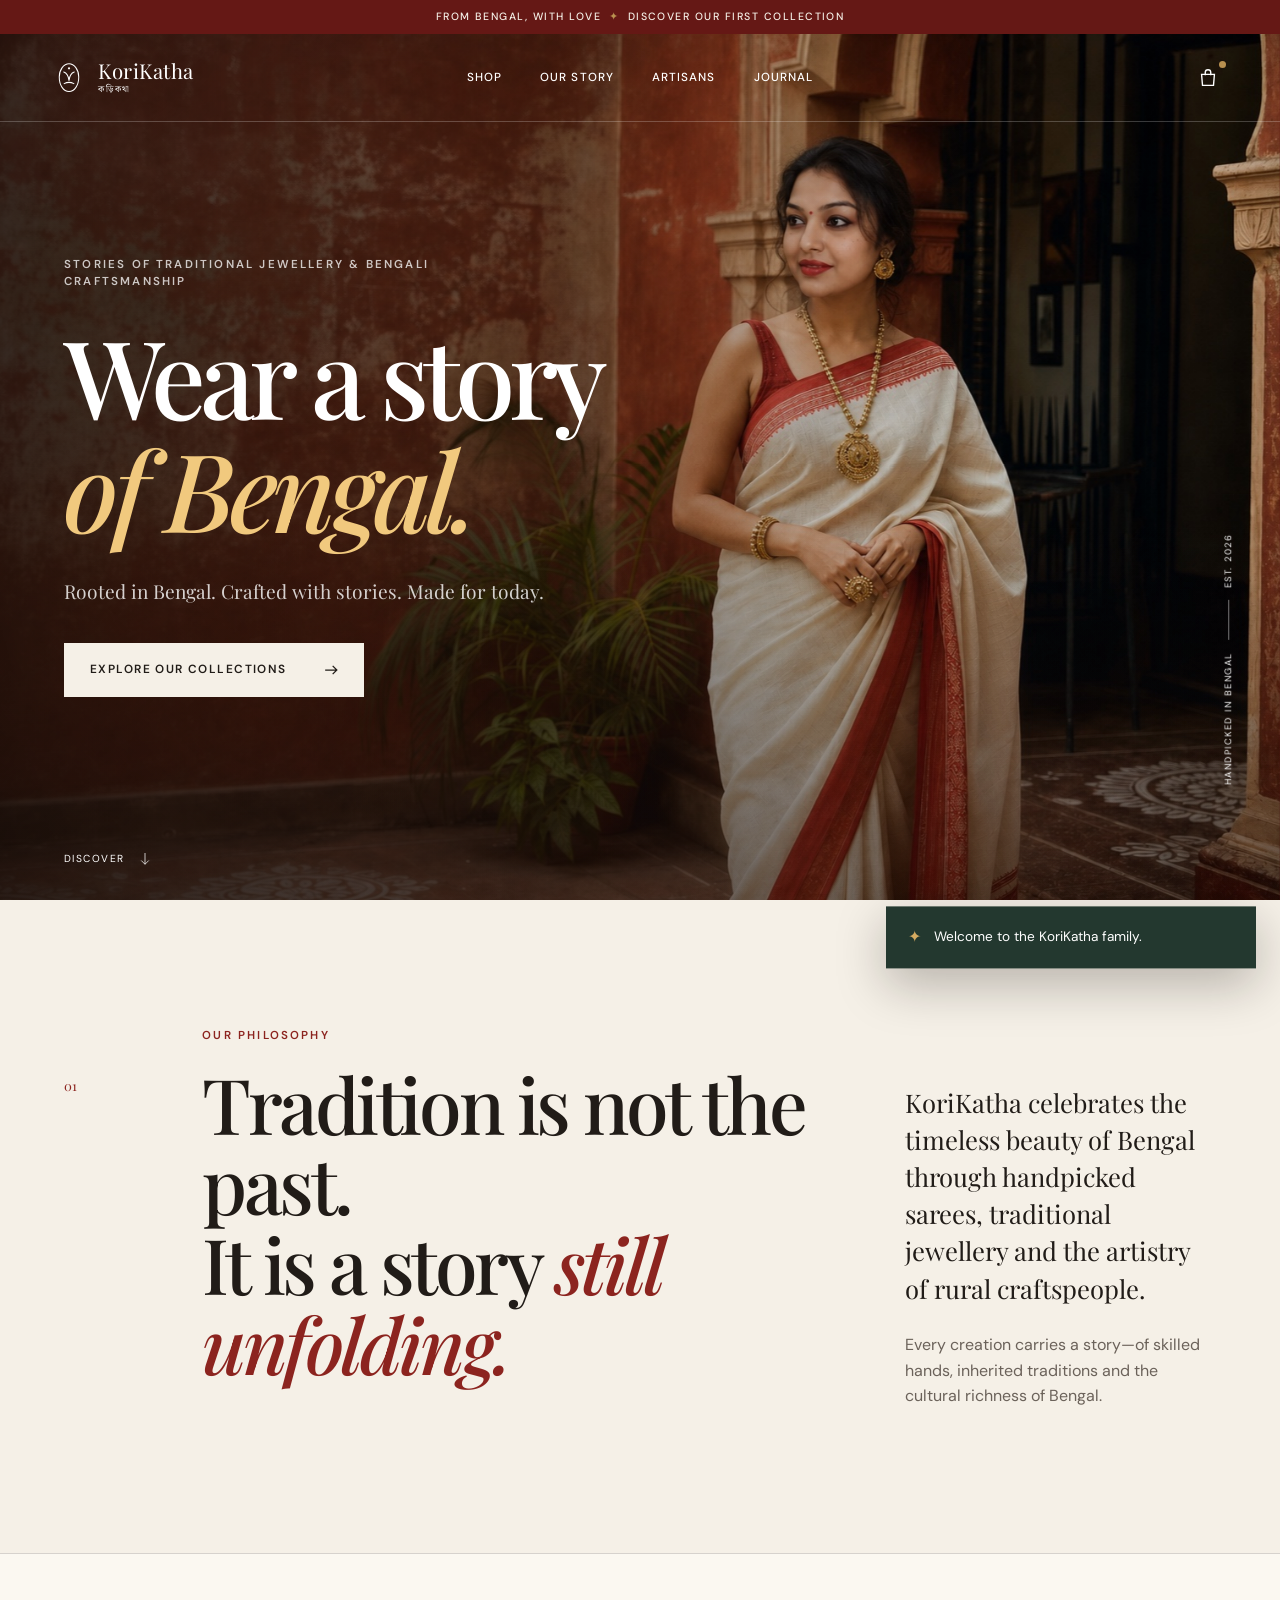
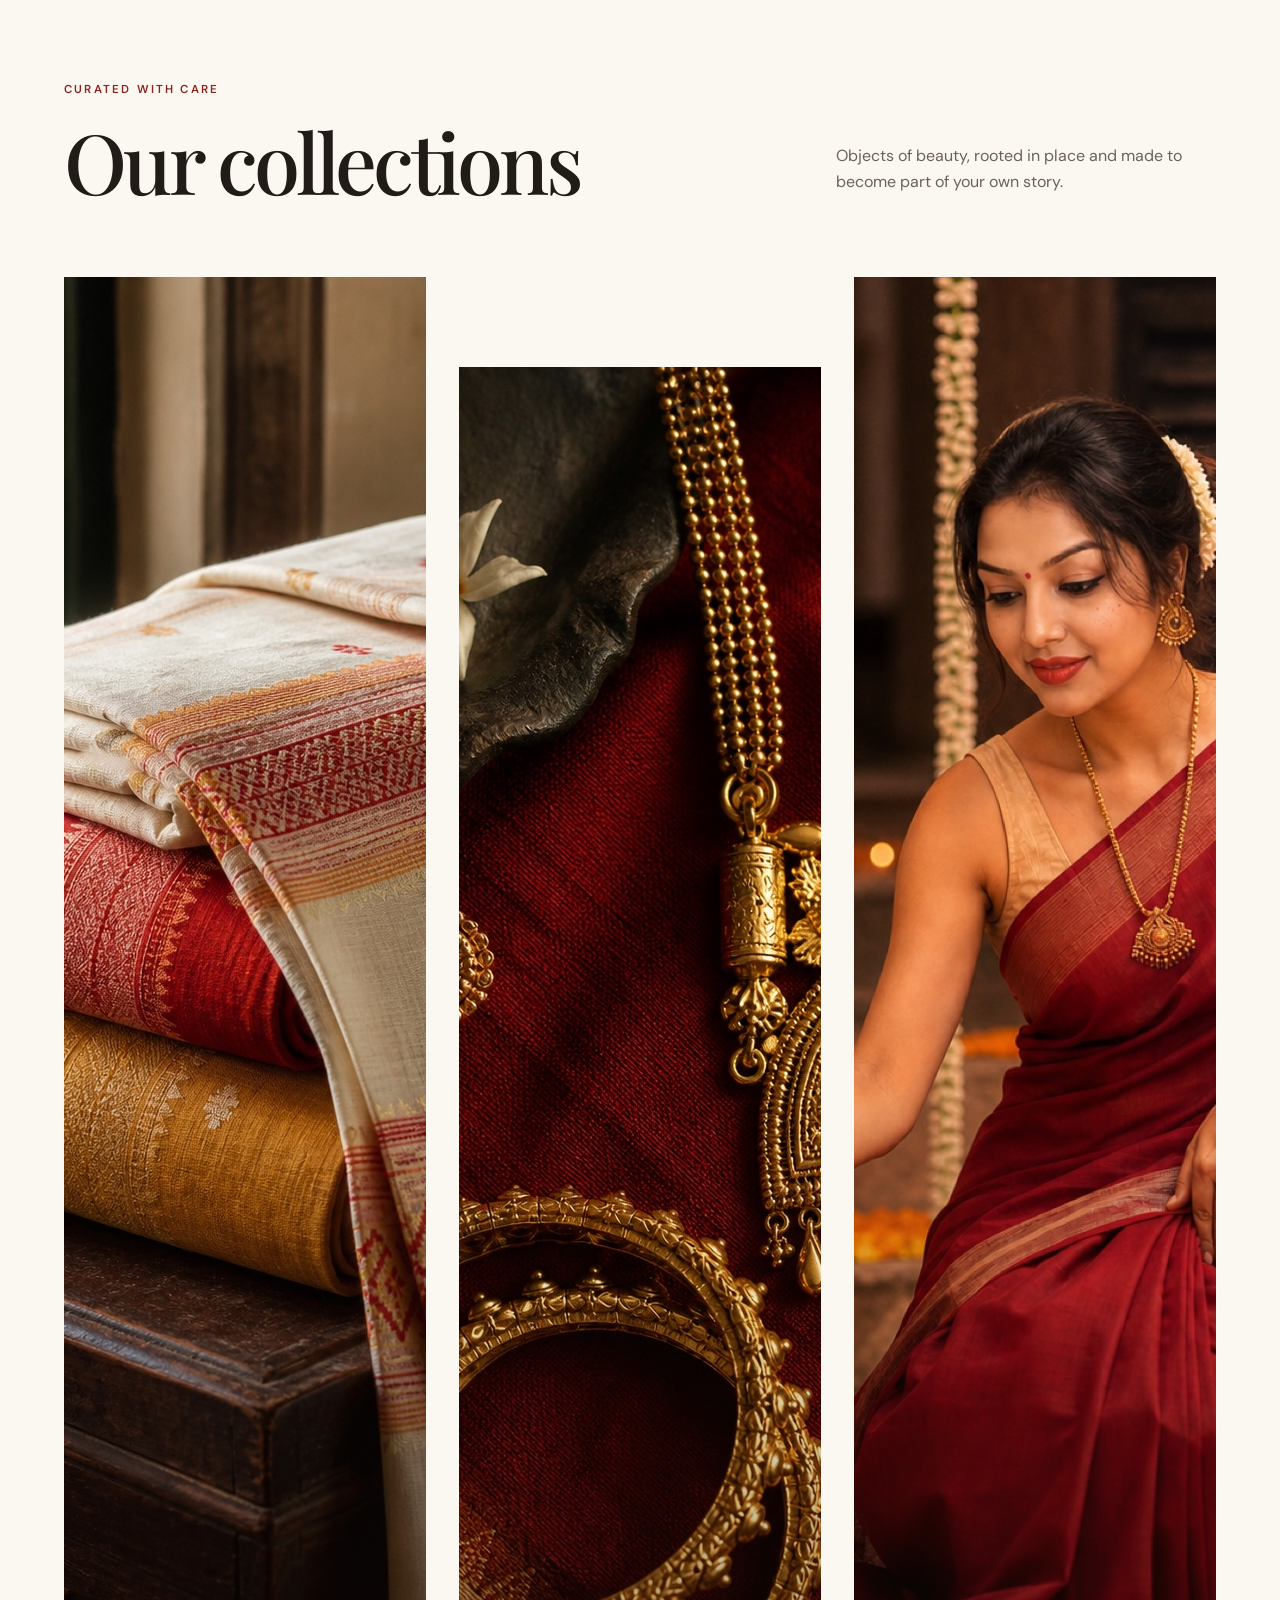
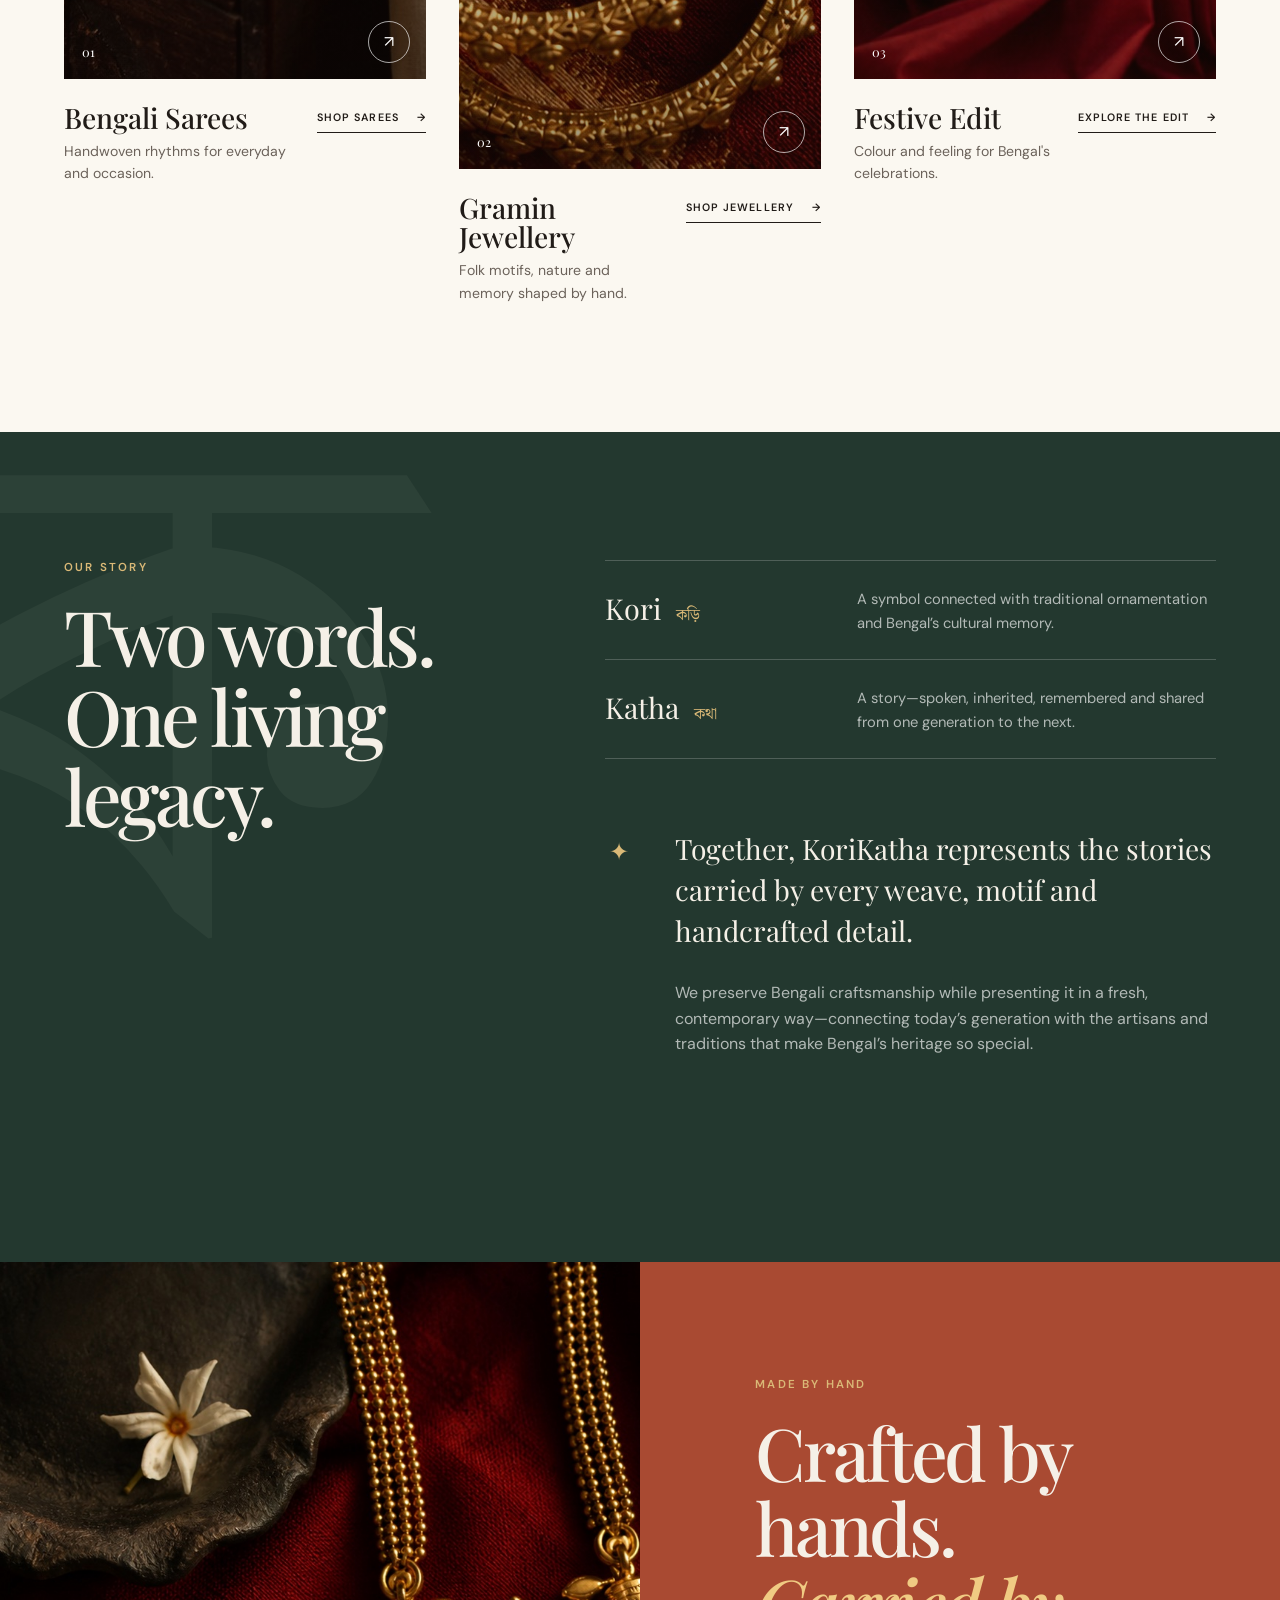
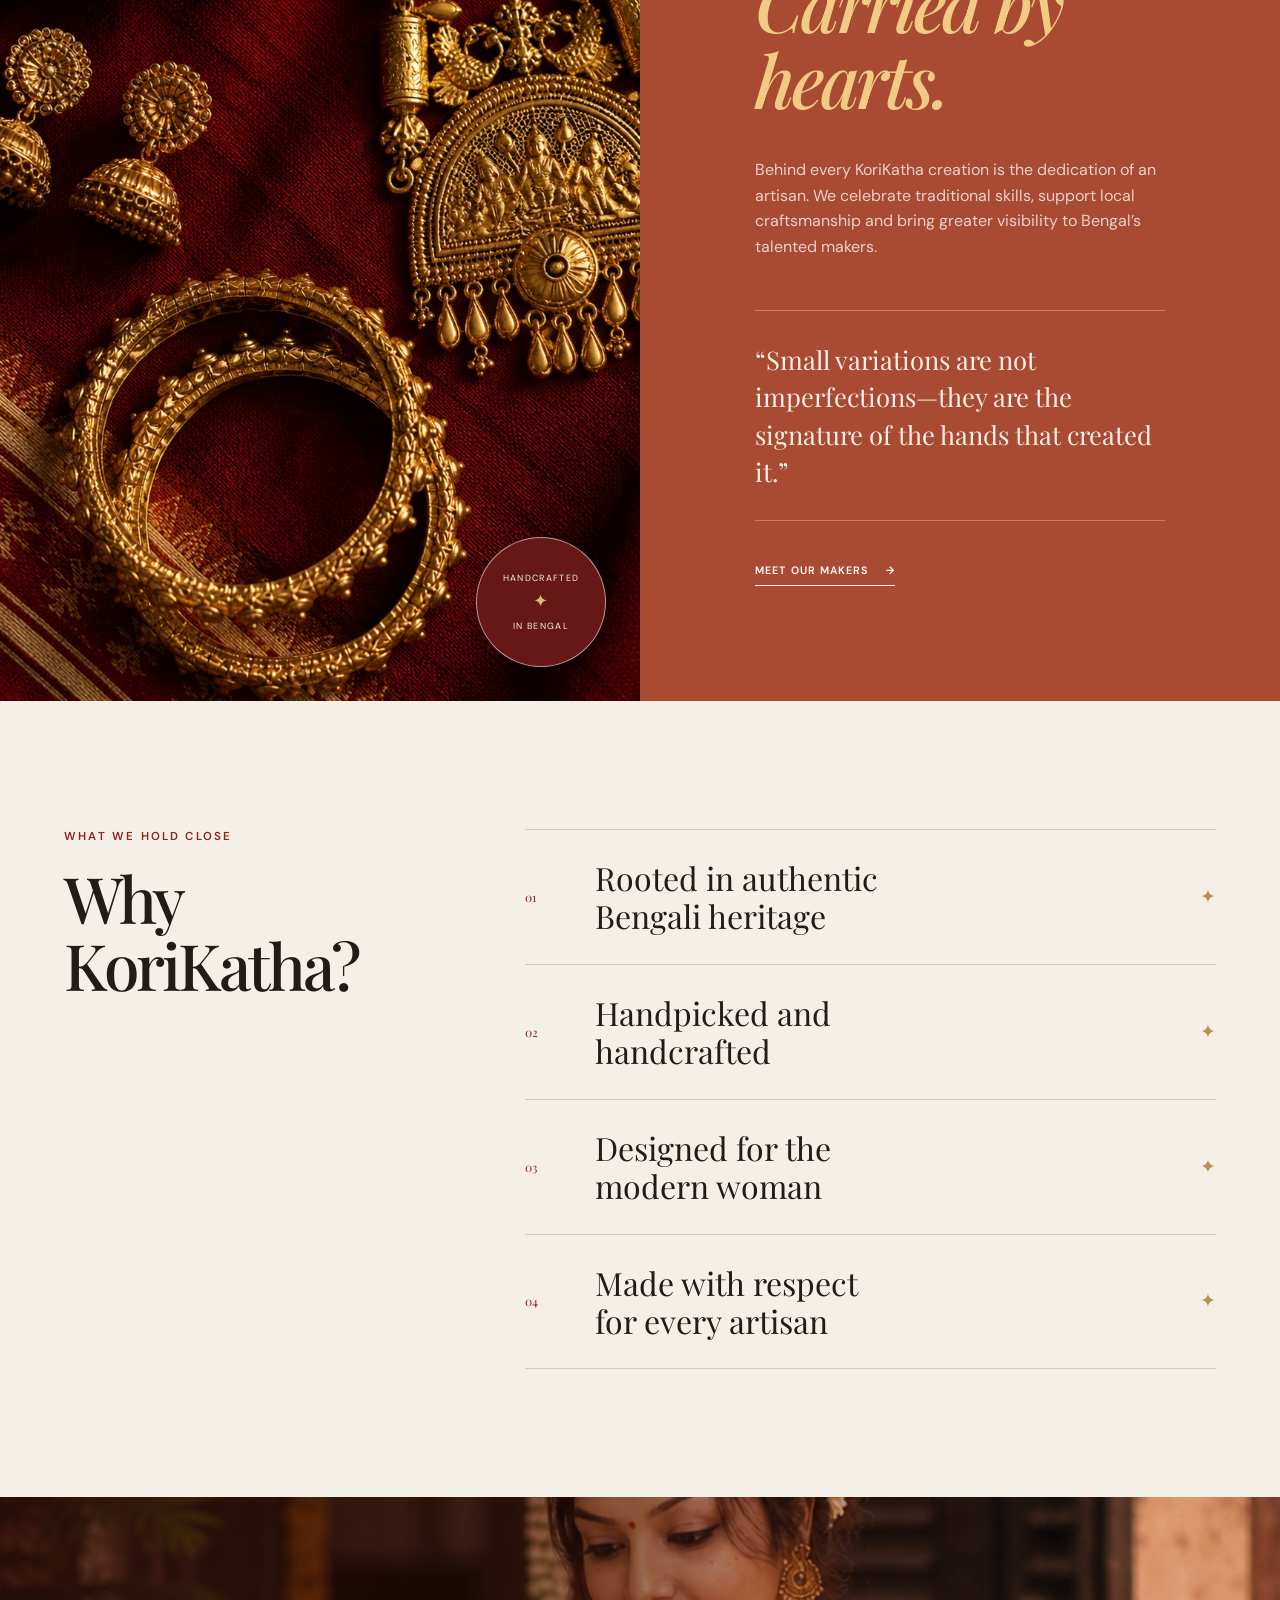
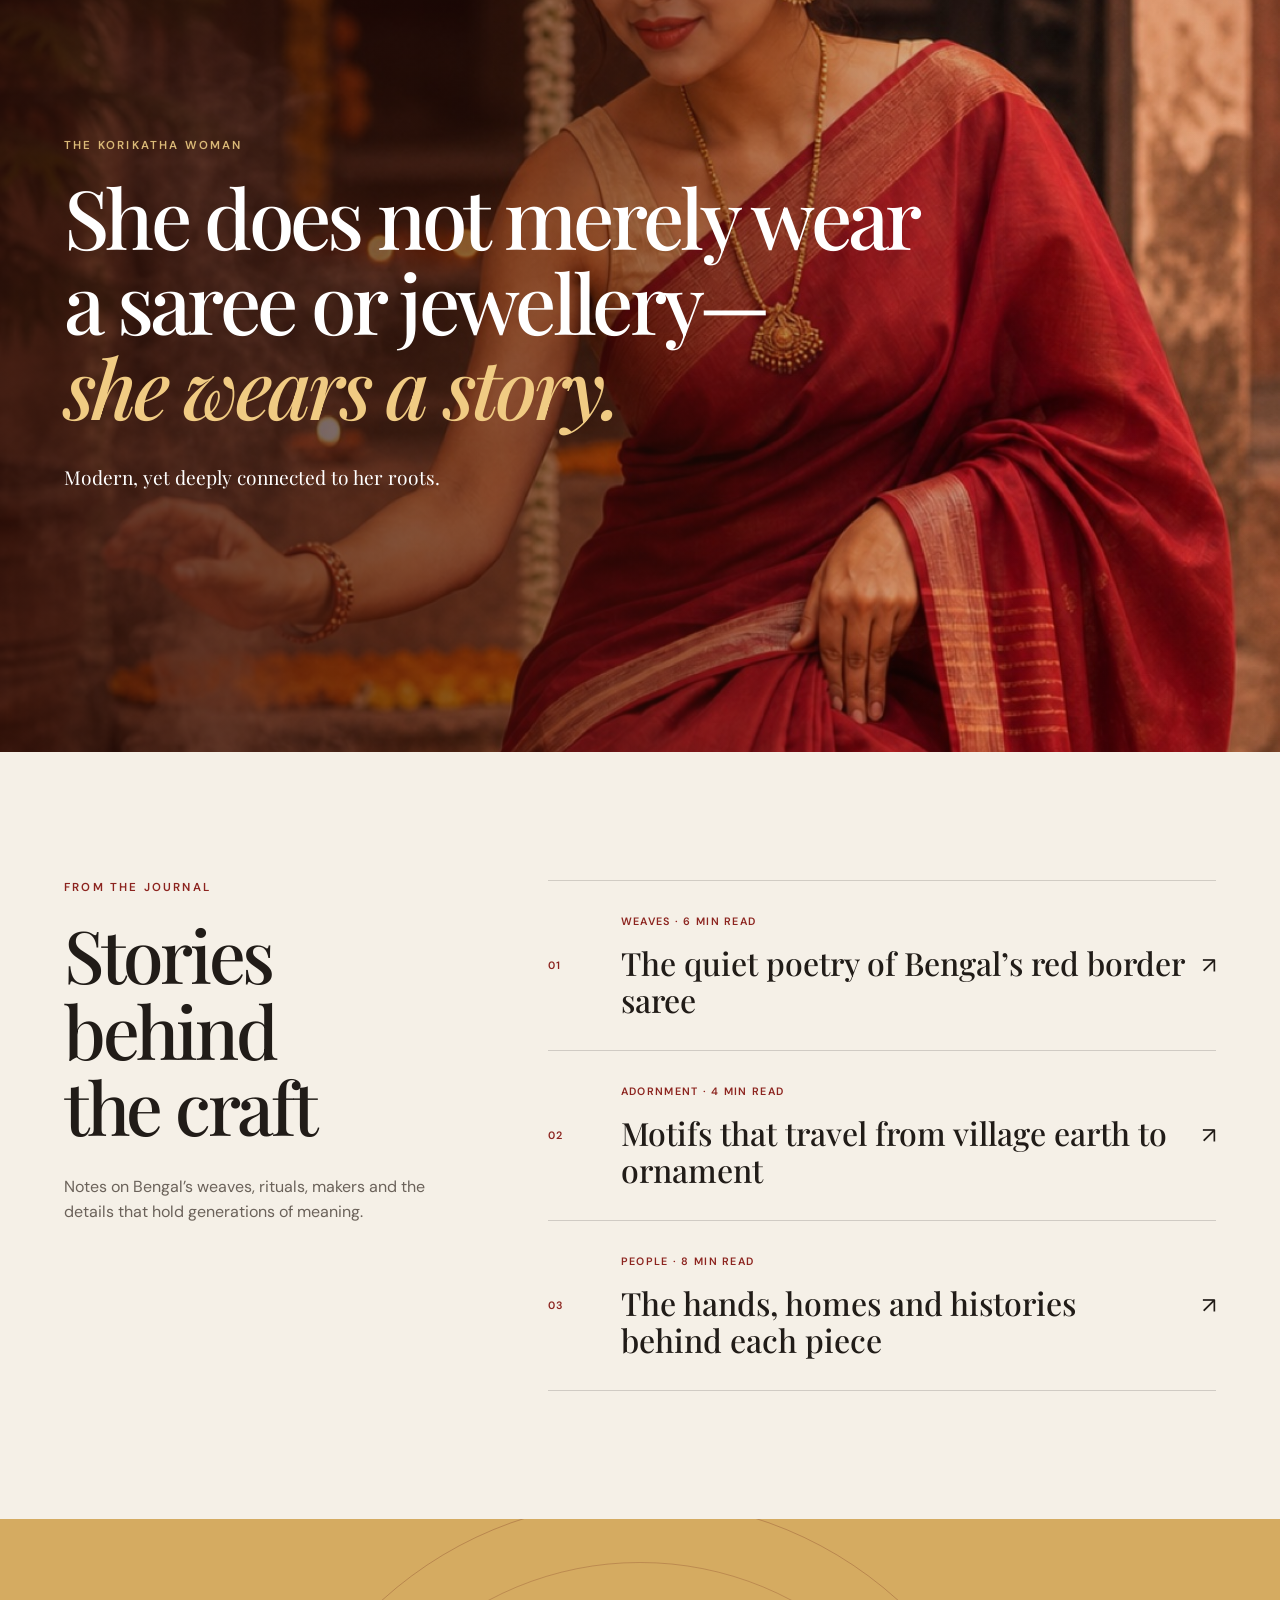
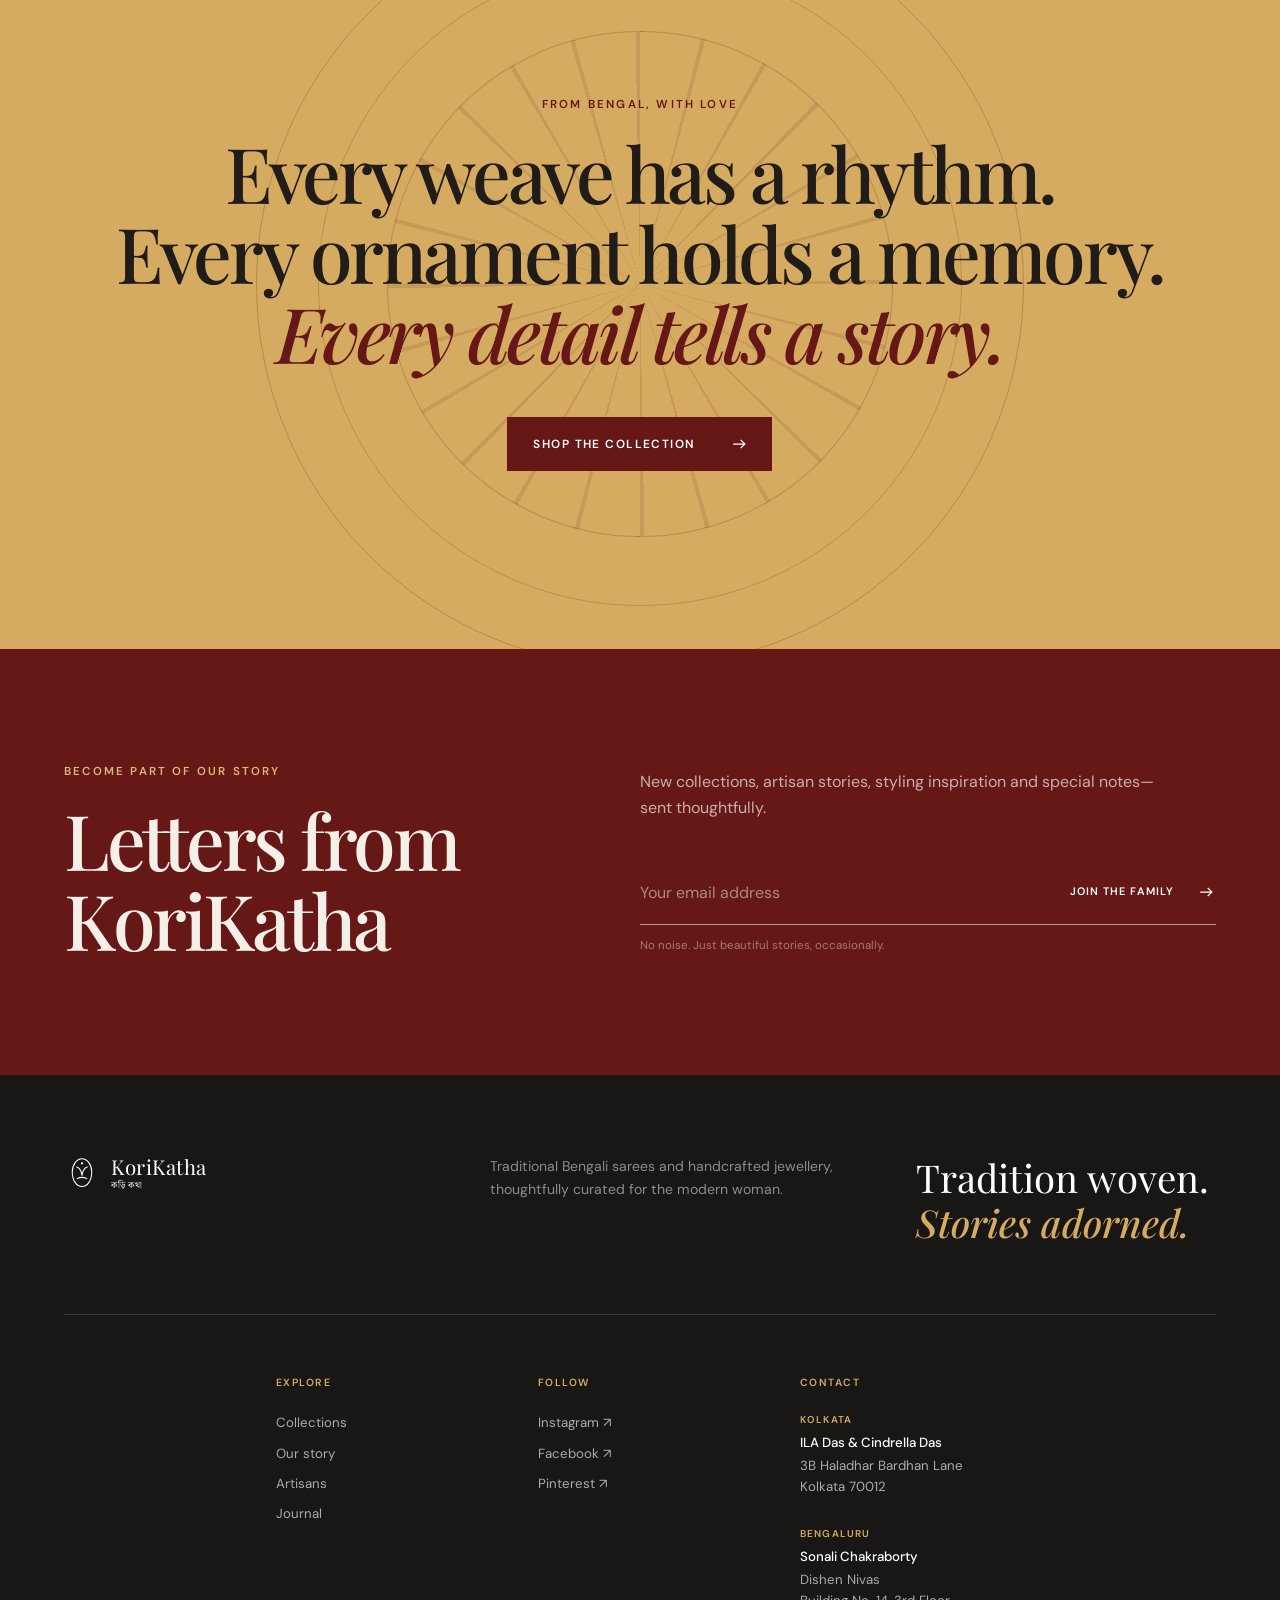
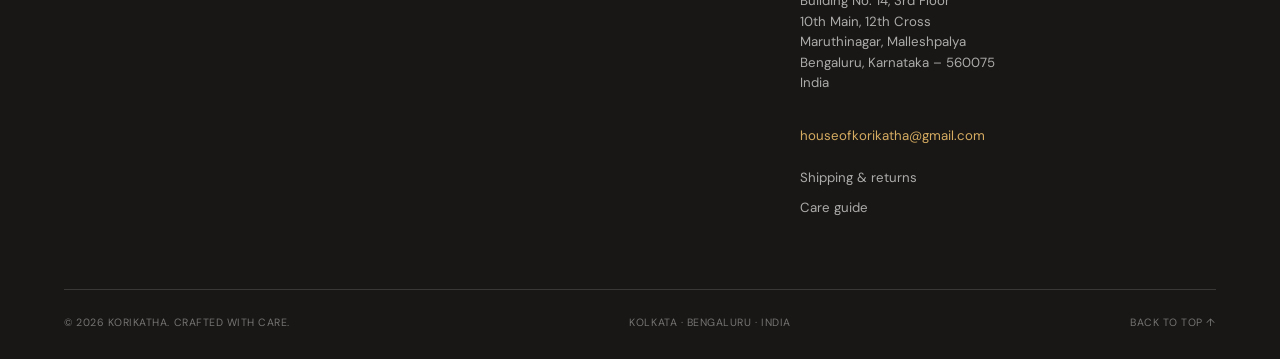
==== commit c18653d0: "Add curated shop and inventory" ====
--- a/index.html
+++ b/index.html
@@ -29,7 +29,7 @@
     <a class="skip-link" href="#main">Skip to content</a>
 
     <div class="announcement" role="status">
-      <p><span class="announcement-origin">From Bengal, with love</span><span class="announcement-star" aria-hidden="true">✦</span><span class="announcement-note">Our first collection is coming soon</span></p>
+      <p><span class="announcement-origin">From Bengal, with love</span><span class="announcement-star" aria-hidden="true">✦</span><span class="announcement-note">Discover our first collection</span></p>
     </div>
 
     <header class="site-header" data-header>
@@ -46,7 +46,7 @@
       </a>
 
       <nav class="desktop-nav" aria-label="Primary navigation">
-        <a href="#collections">Collections</a>
+        <a href="shop.html">Shop</a>
         <a href="#story">Our story</a>
         <a href="#artisans">Artisans</a>
         <a href="#journal">Journal</a>
@@ -67,7 +67,7 @@
       </div>
 
       <nav class="mobile-nav" id="mobile-menu" aria-label="Mobile navigation" data-mobile-menu>
-        <a href="#collections">Collections</a>
+        <a href="shop.html">Shop</a>
         <a href="#story">Our story</a>
         <a href="#artisans">Artisans</a>
         <a href="#journal">Journal</a>
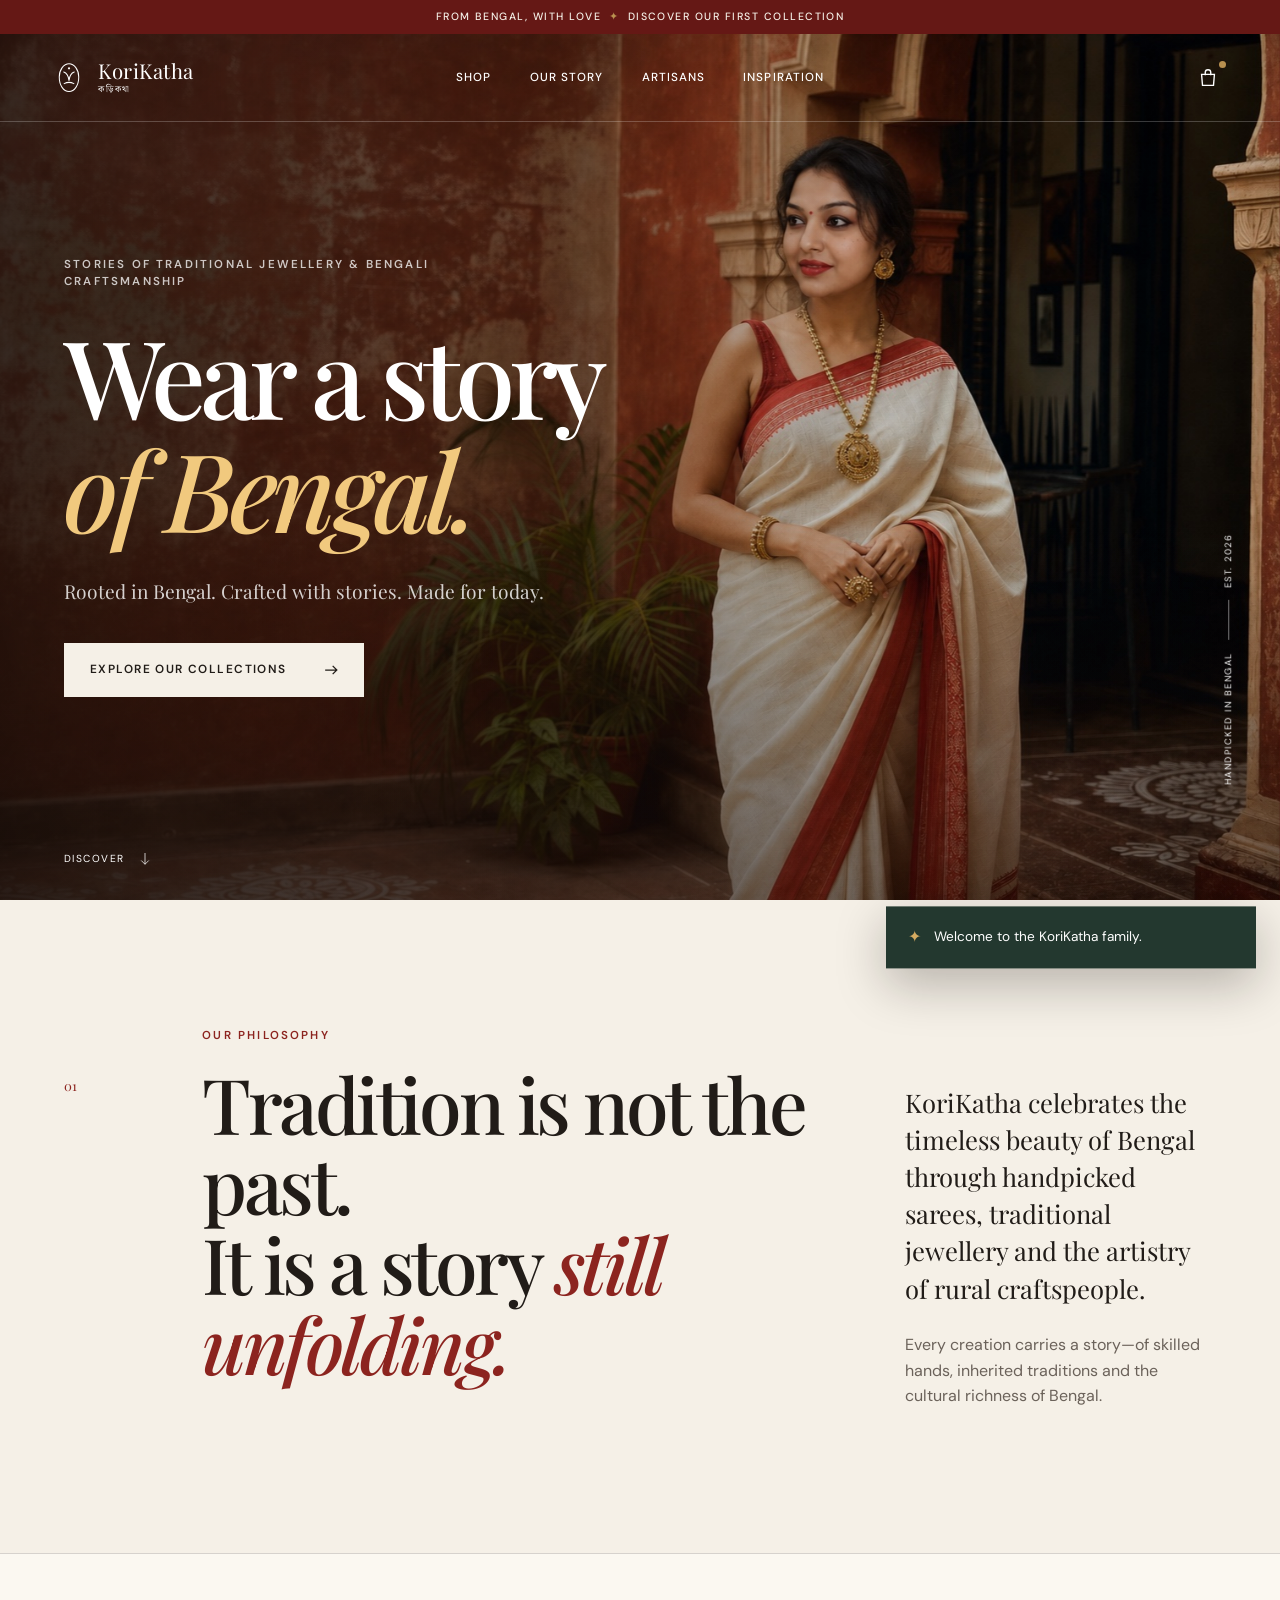
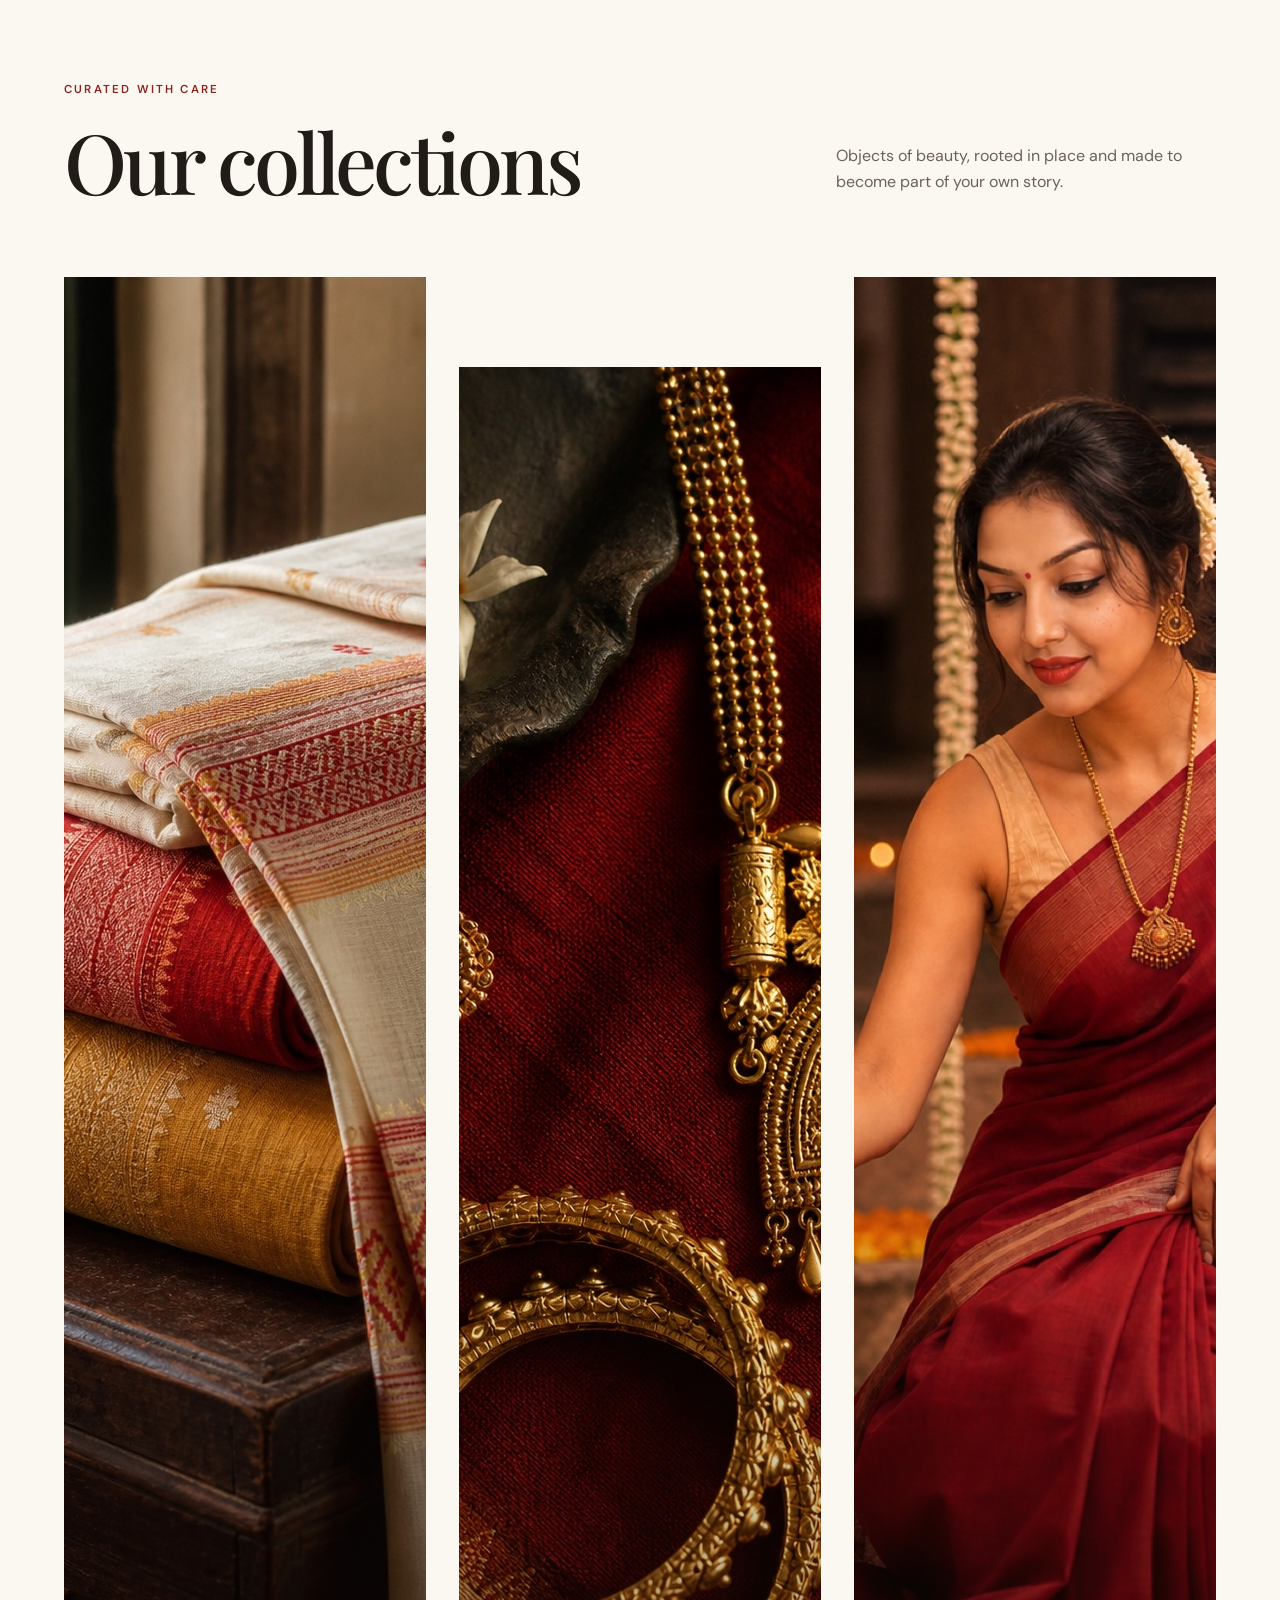
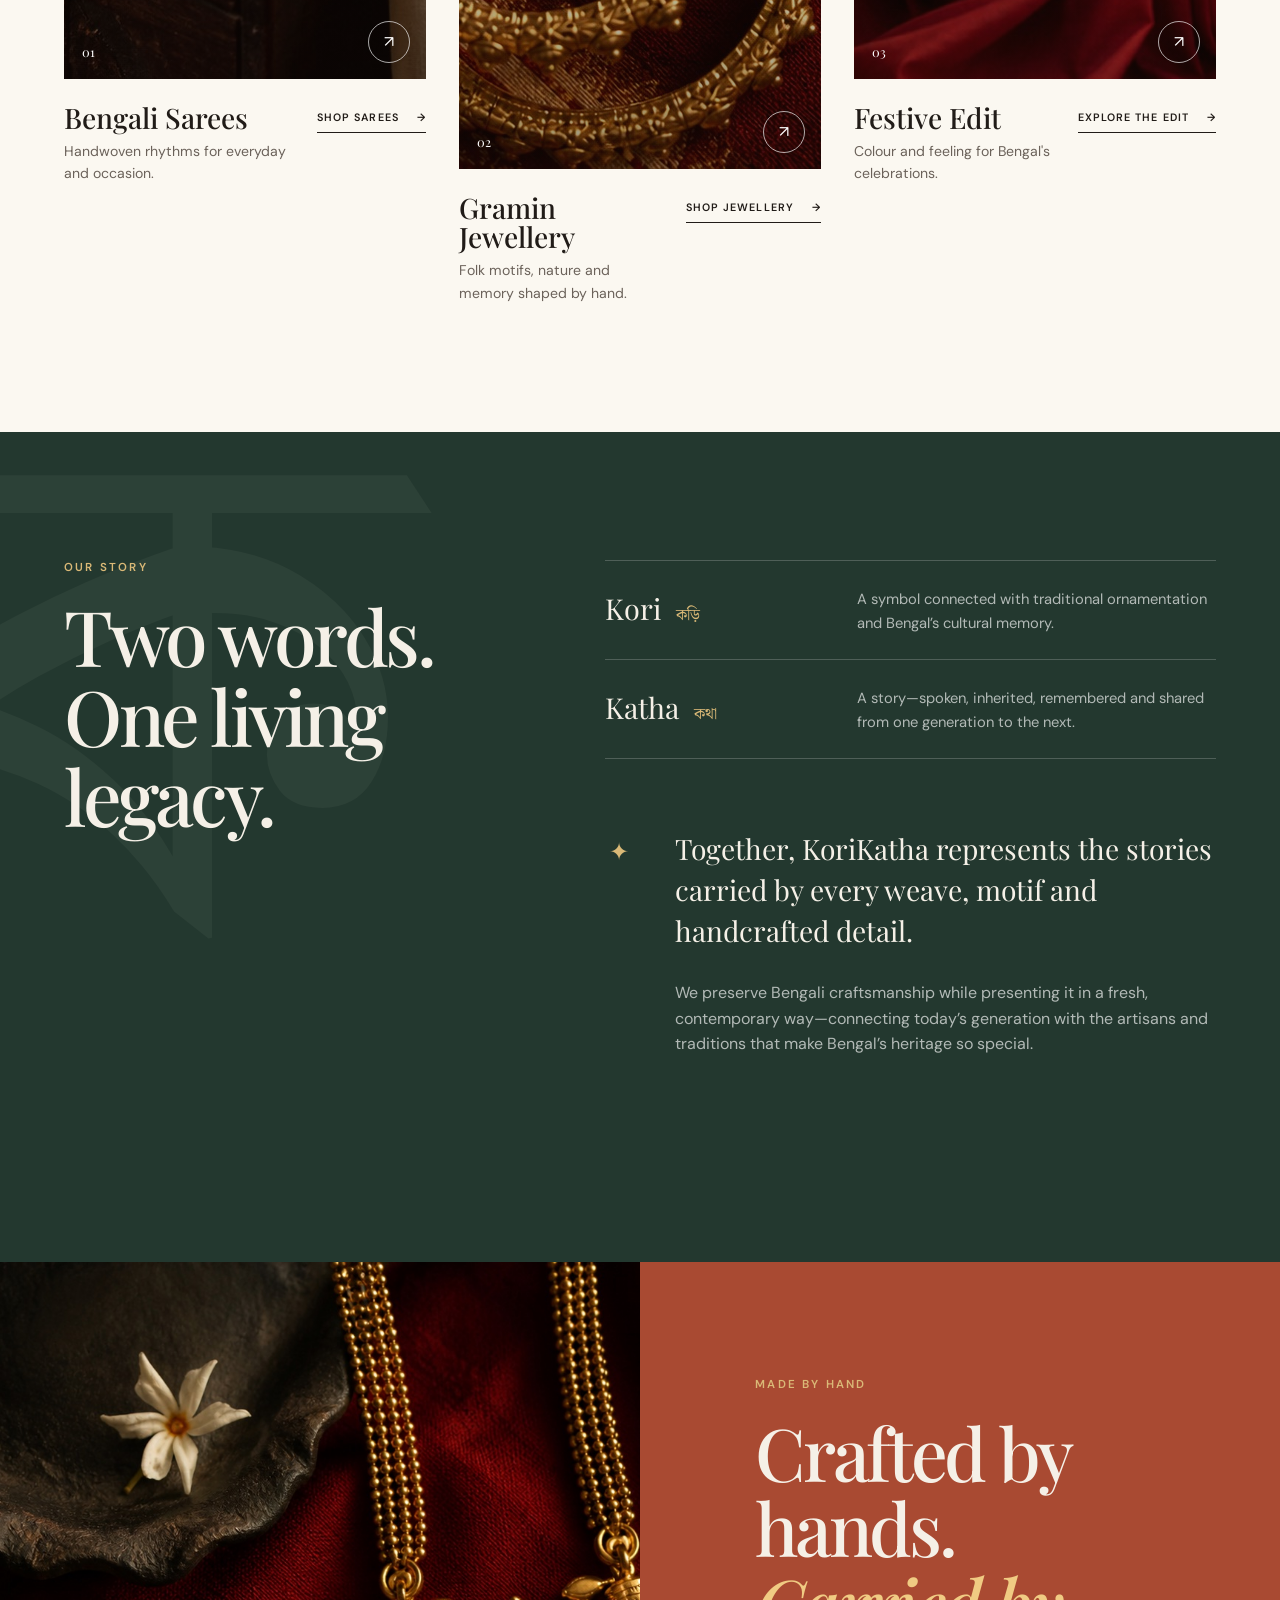
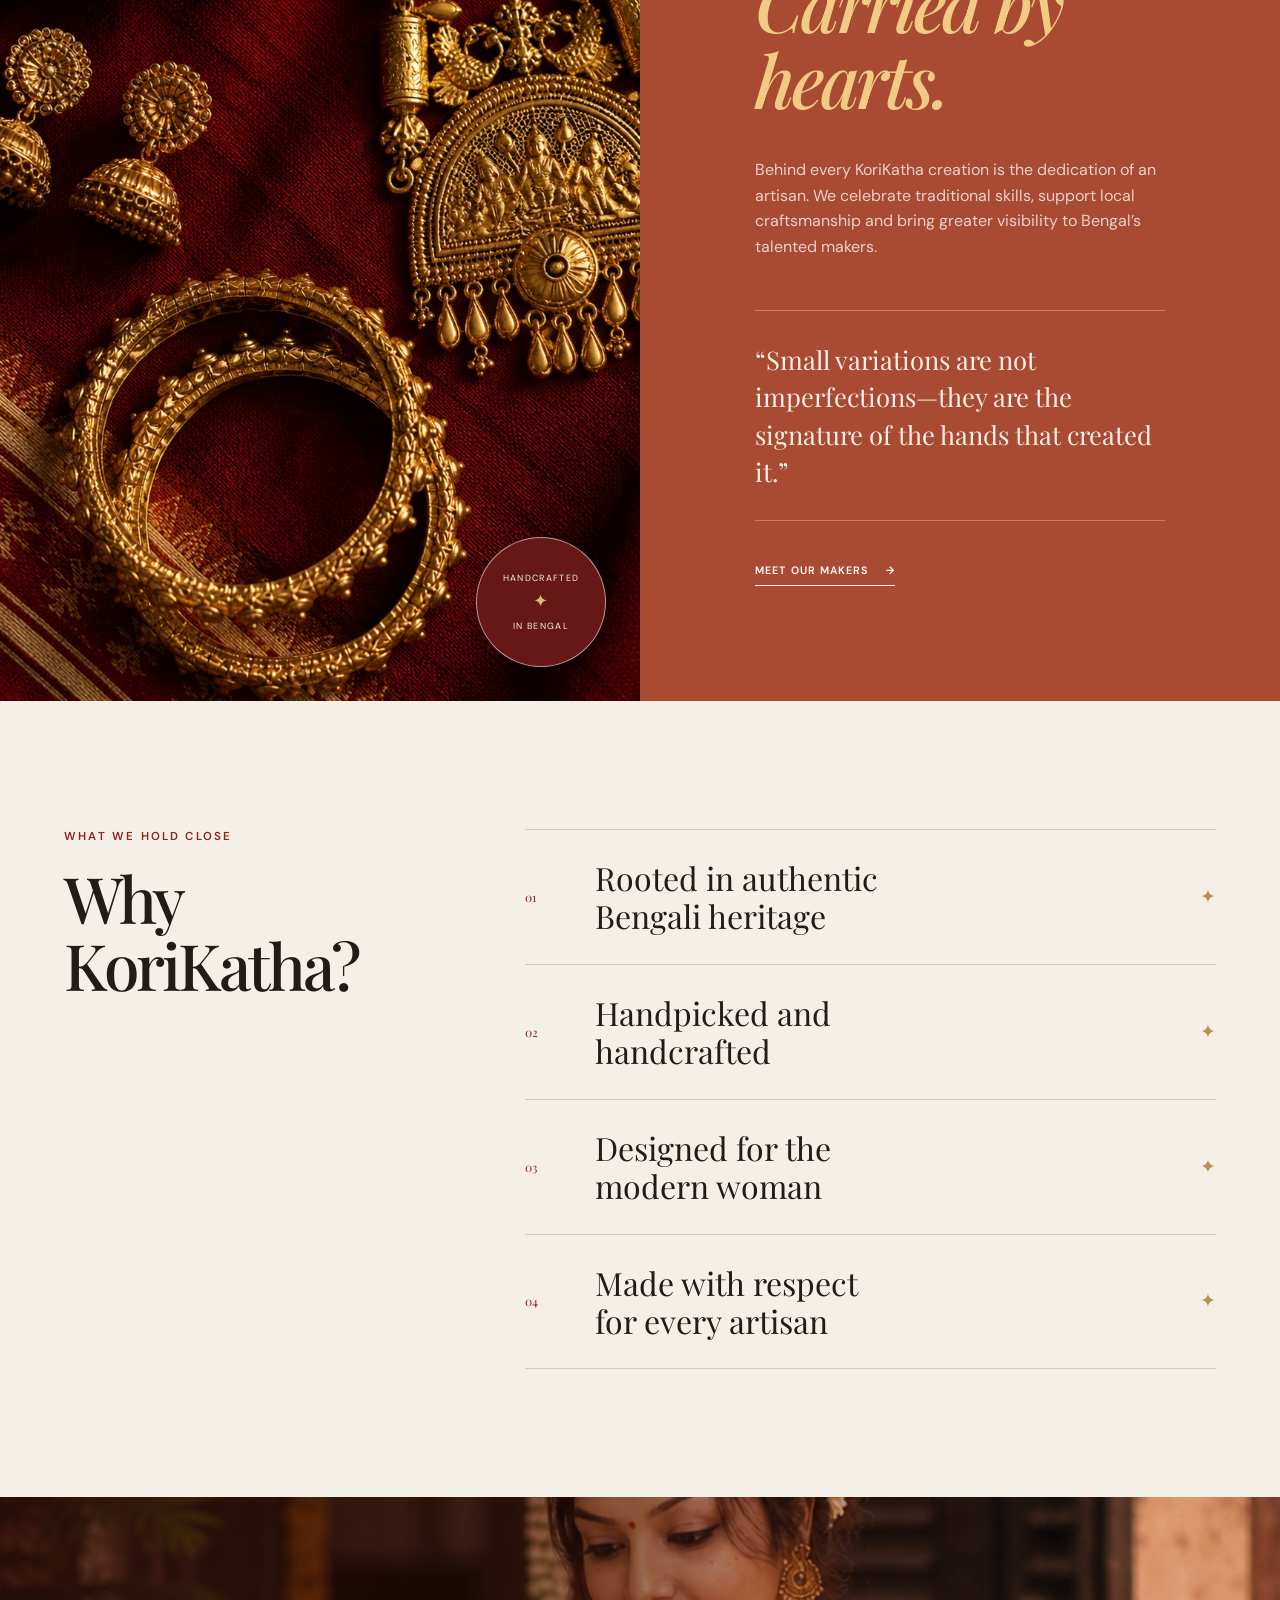
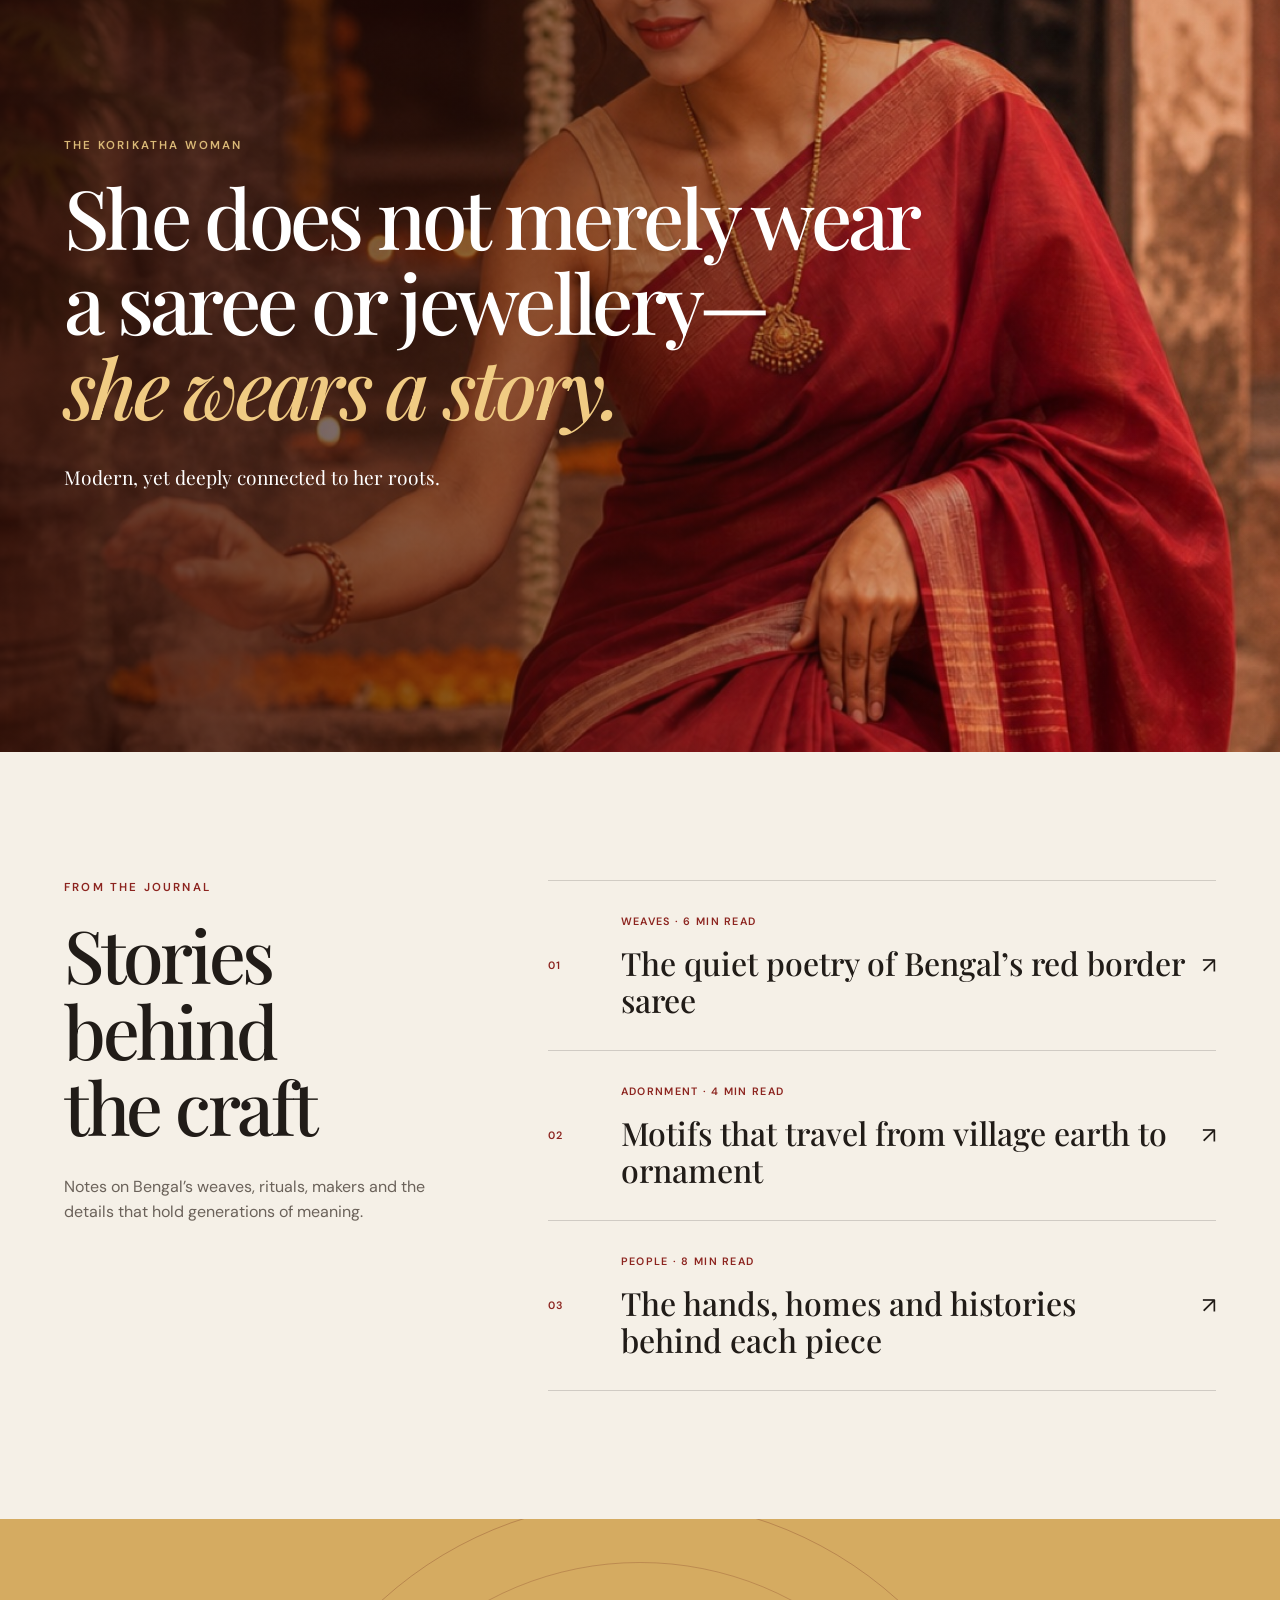
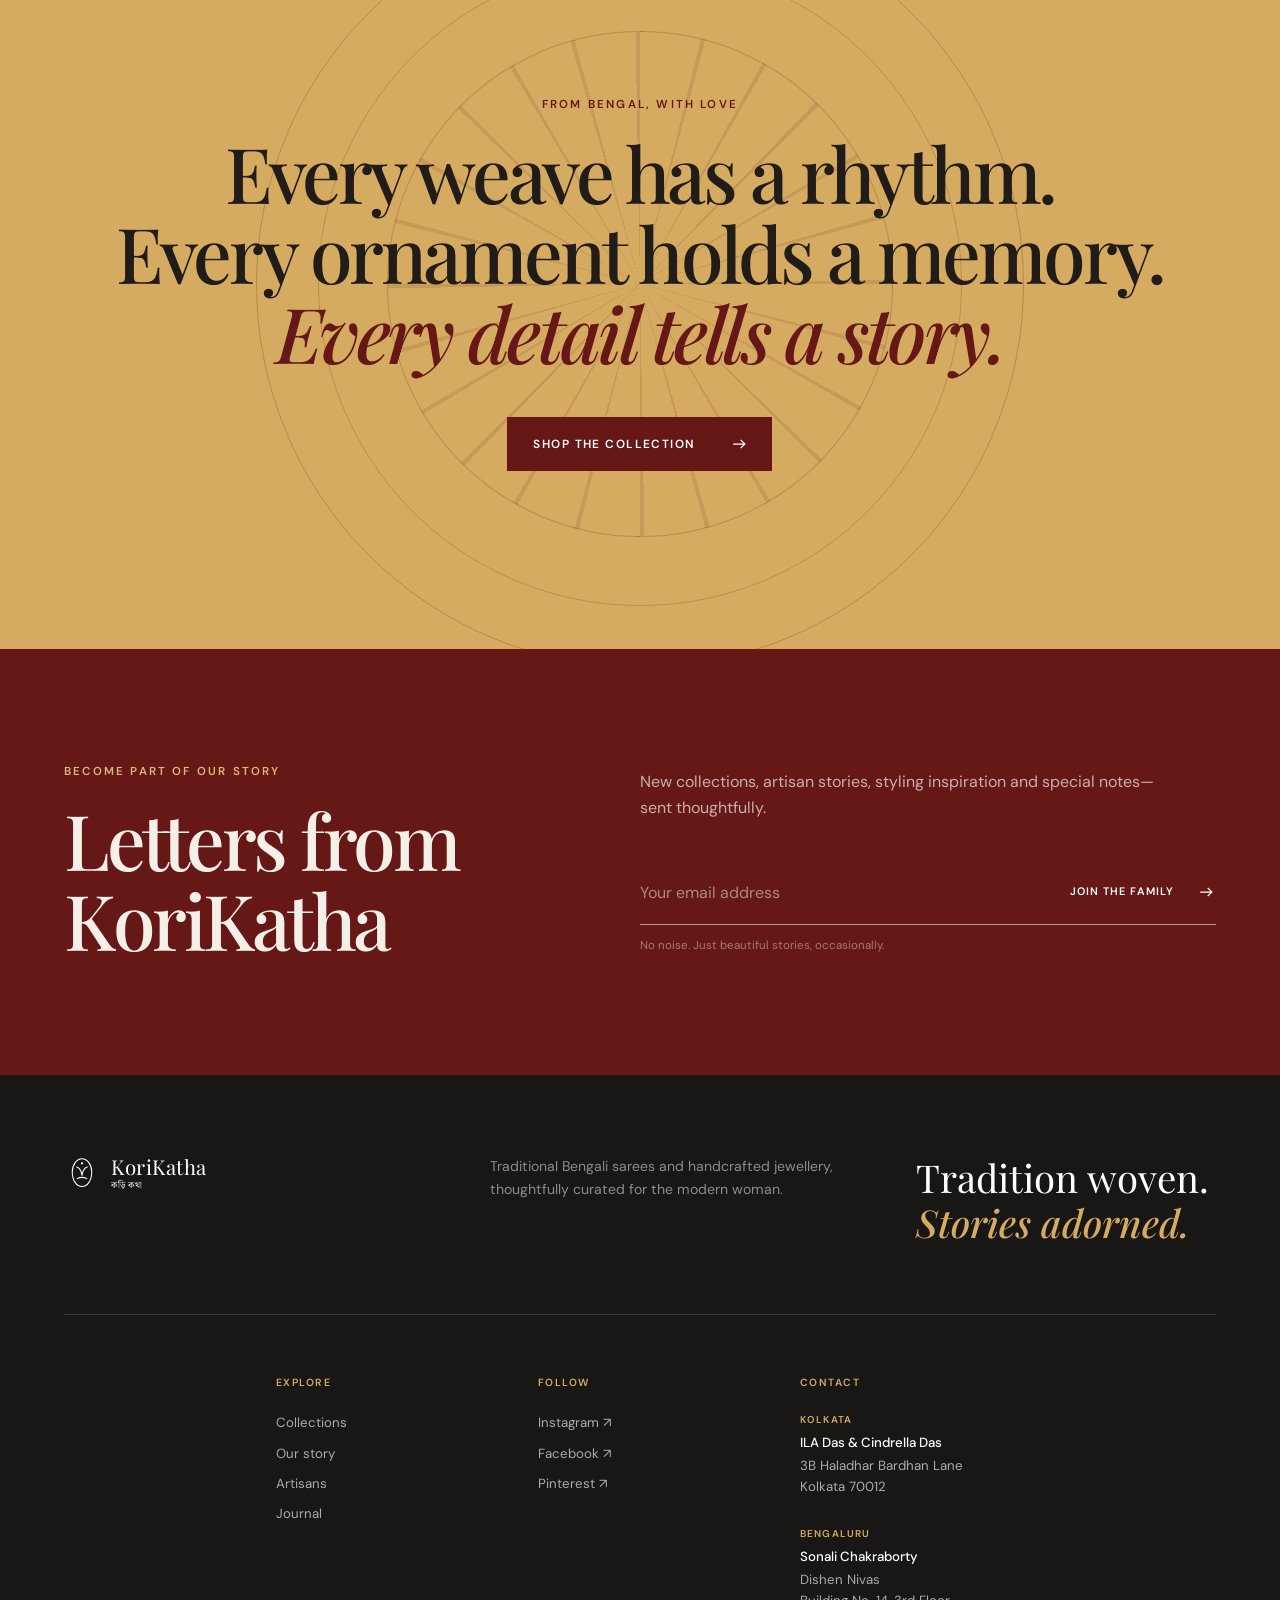
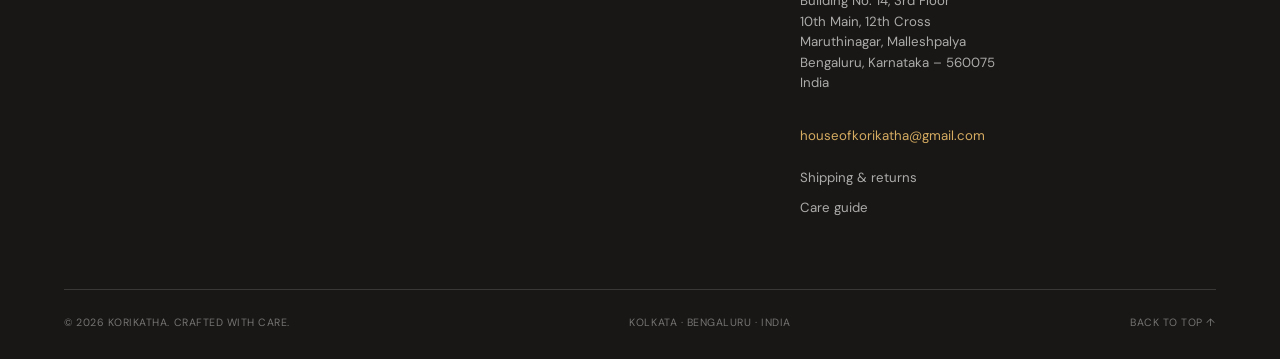
==== commit 21c18fb7: "Add 1000-image inspiration gallery" ====
--- a/index.html
+++ b/index.html
@@ -49,7 +49,7 @@
         <a href="shop.html">Shop</a>
         <a href="#story">Our story</a>
         <a href="#artisans">Artisans</a>
-        <a href="#journal">Journal</a>
+        <a href="inspiration.html">Inspiration</a>
       </nav>
 
       <div class="header-actions">
@@ -70,7 +70,7 @@
         <a href="shop.html">Shop</a>
         <a href="#story">Our story</a>
         <a href="#artisans">Artisans</a>
-        <a href="#journal">Journal</a>
+        <a href="inspiration.html">Inspiration</a>
         <button class="text-button" type="button" data-shop="The KoriKatha collection">Explore the collection <span>↗</span></button>
       </nav>
     </header>
